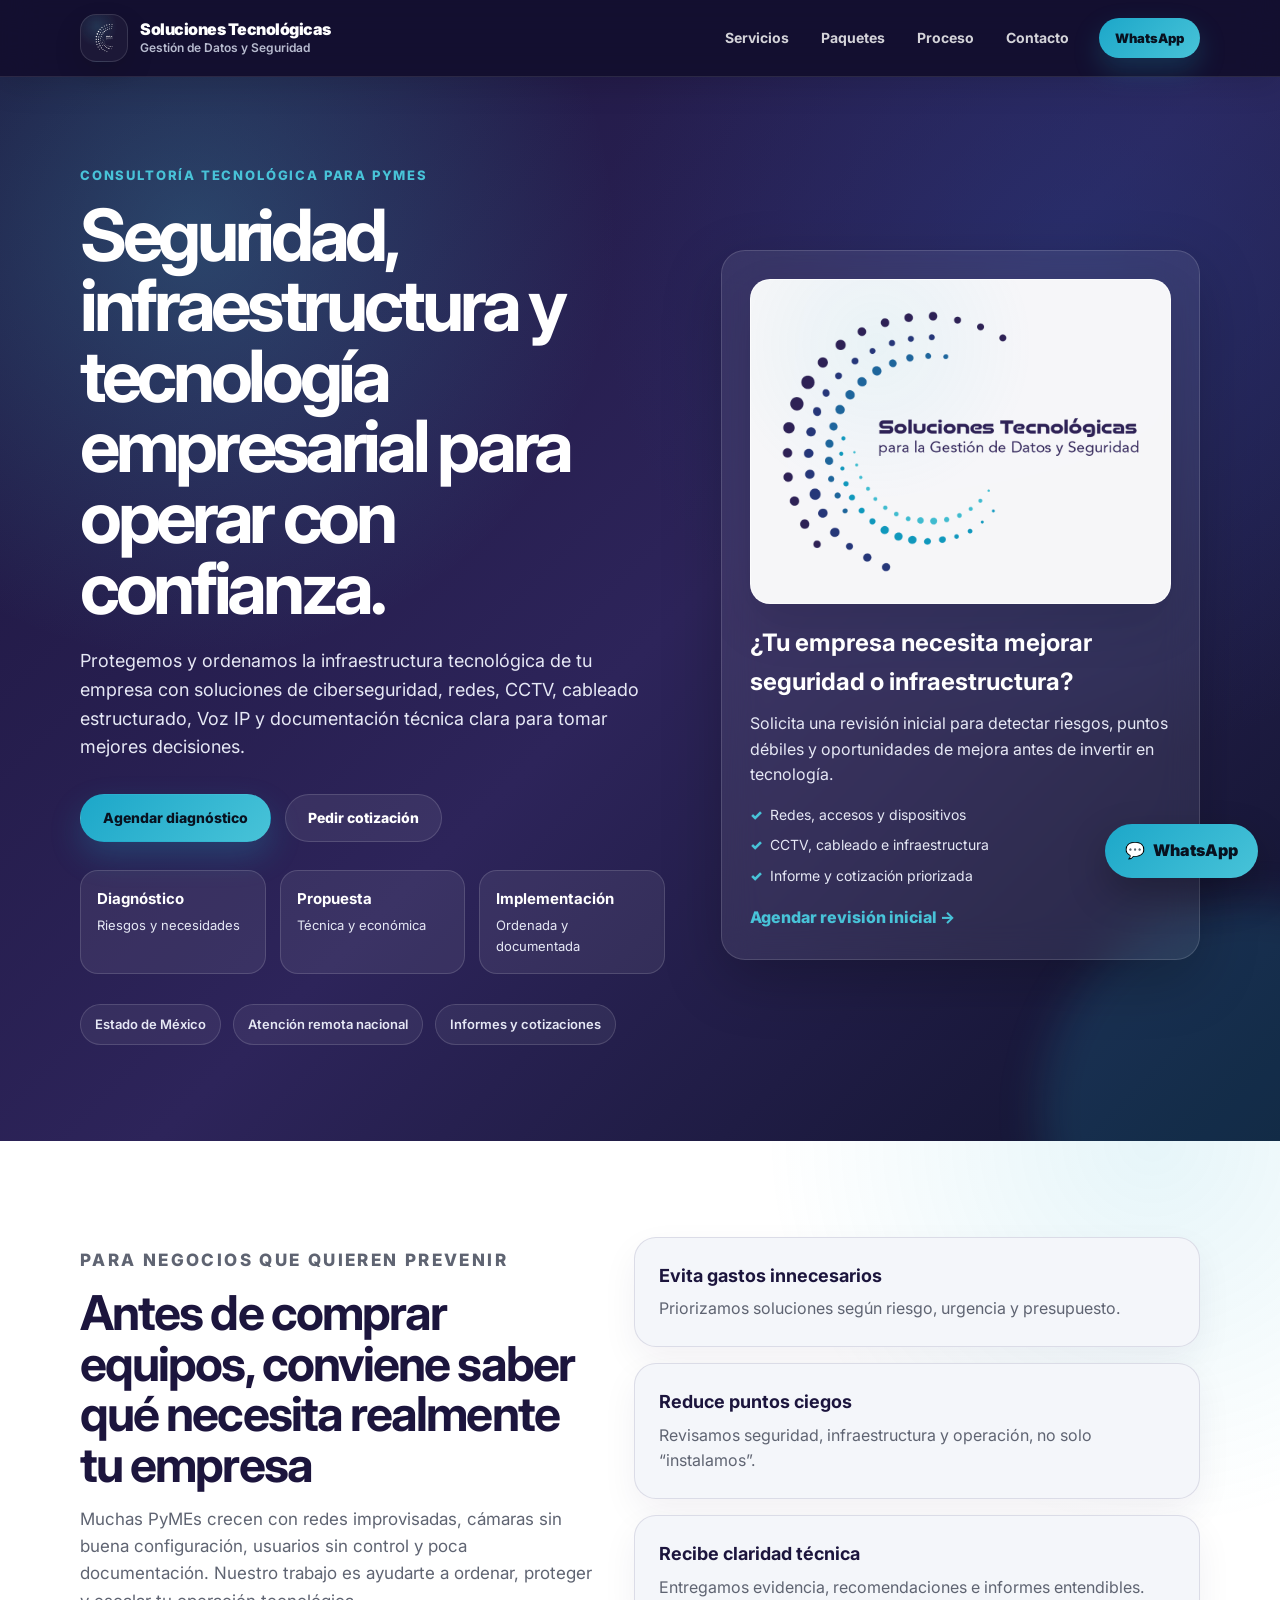
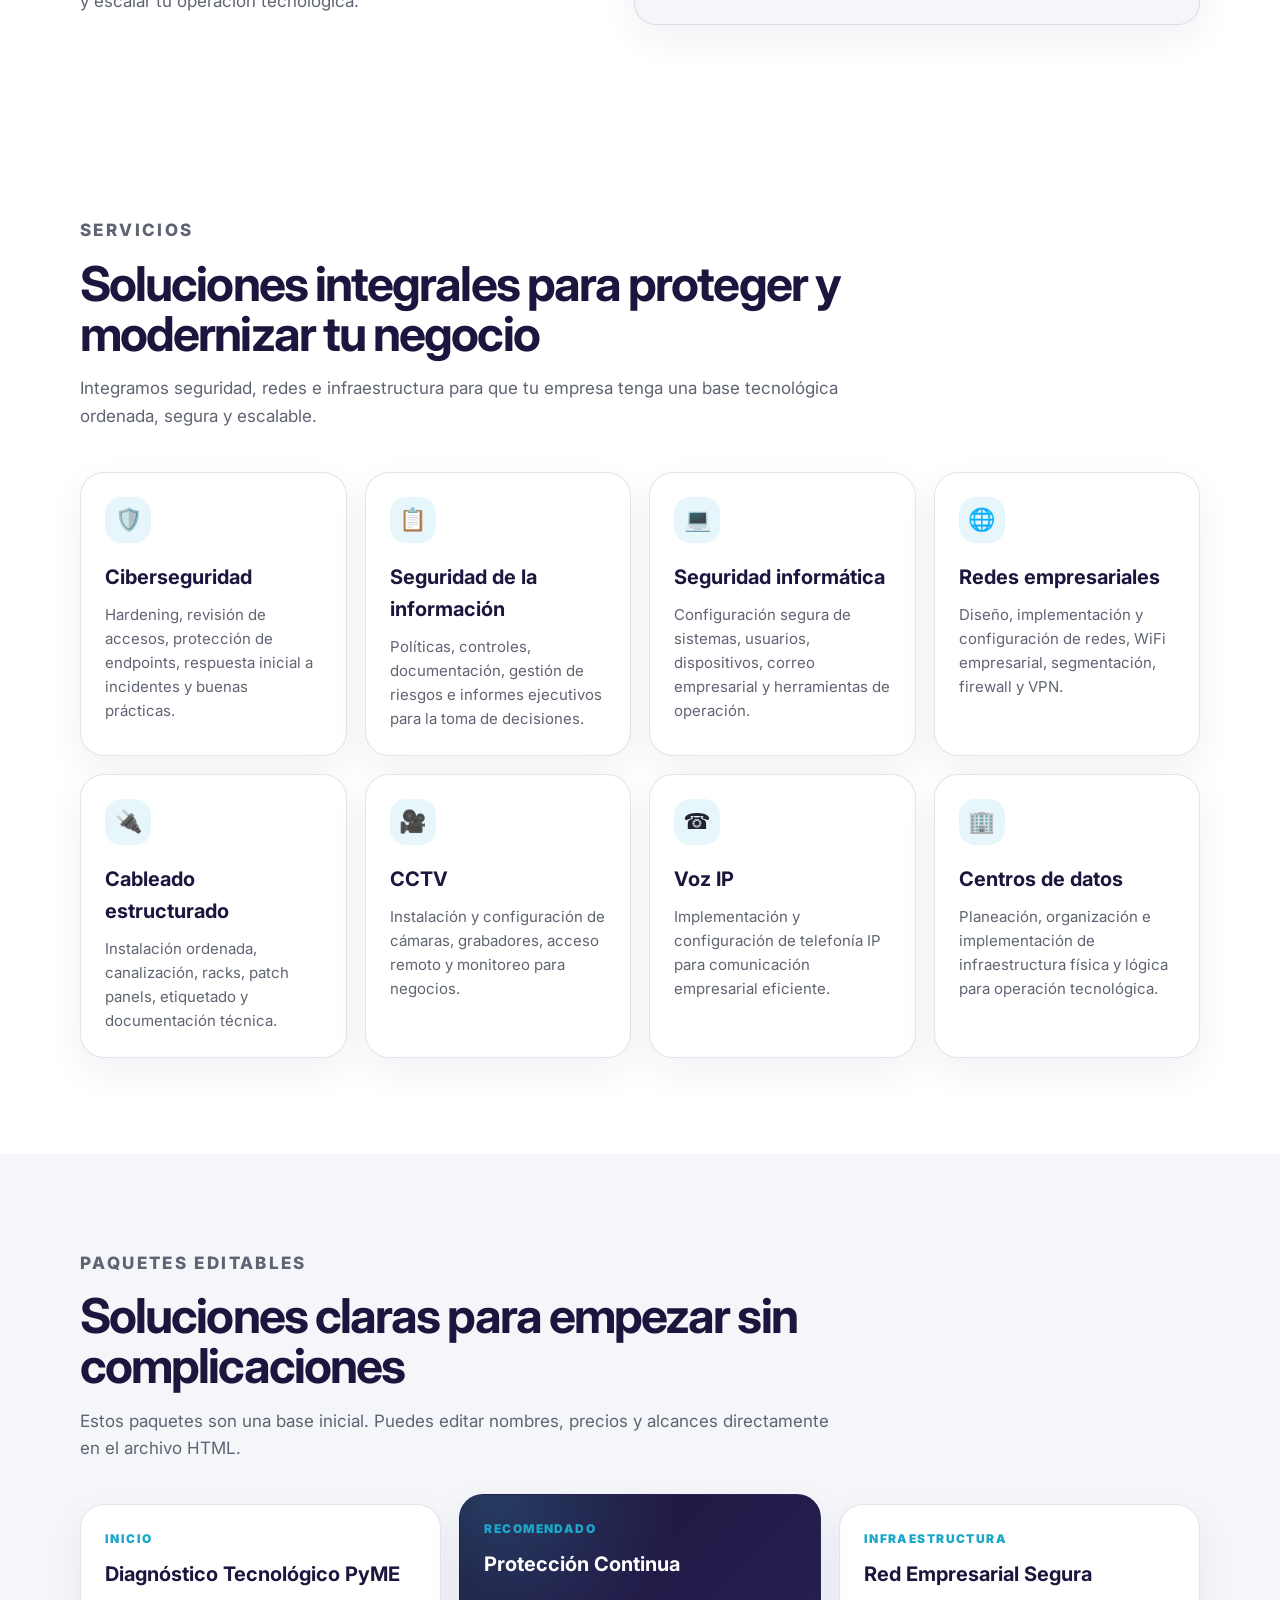
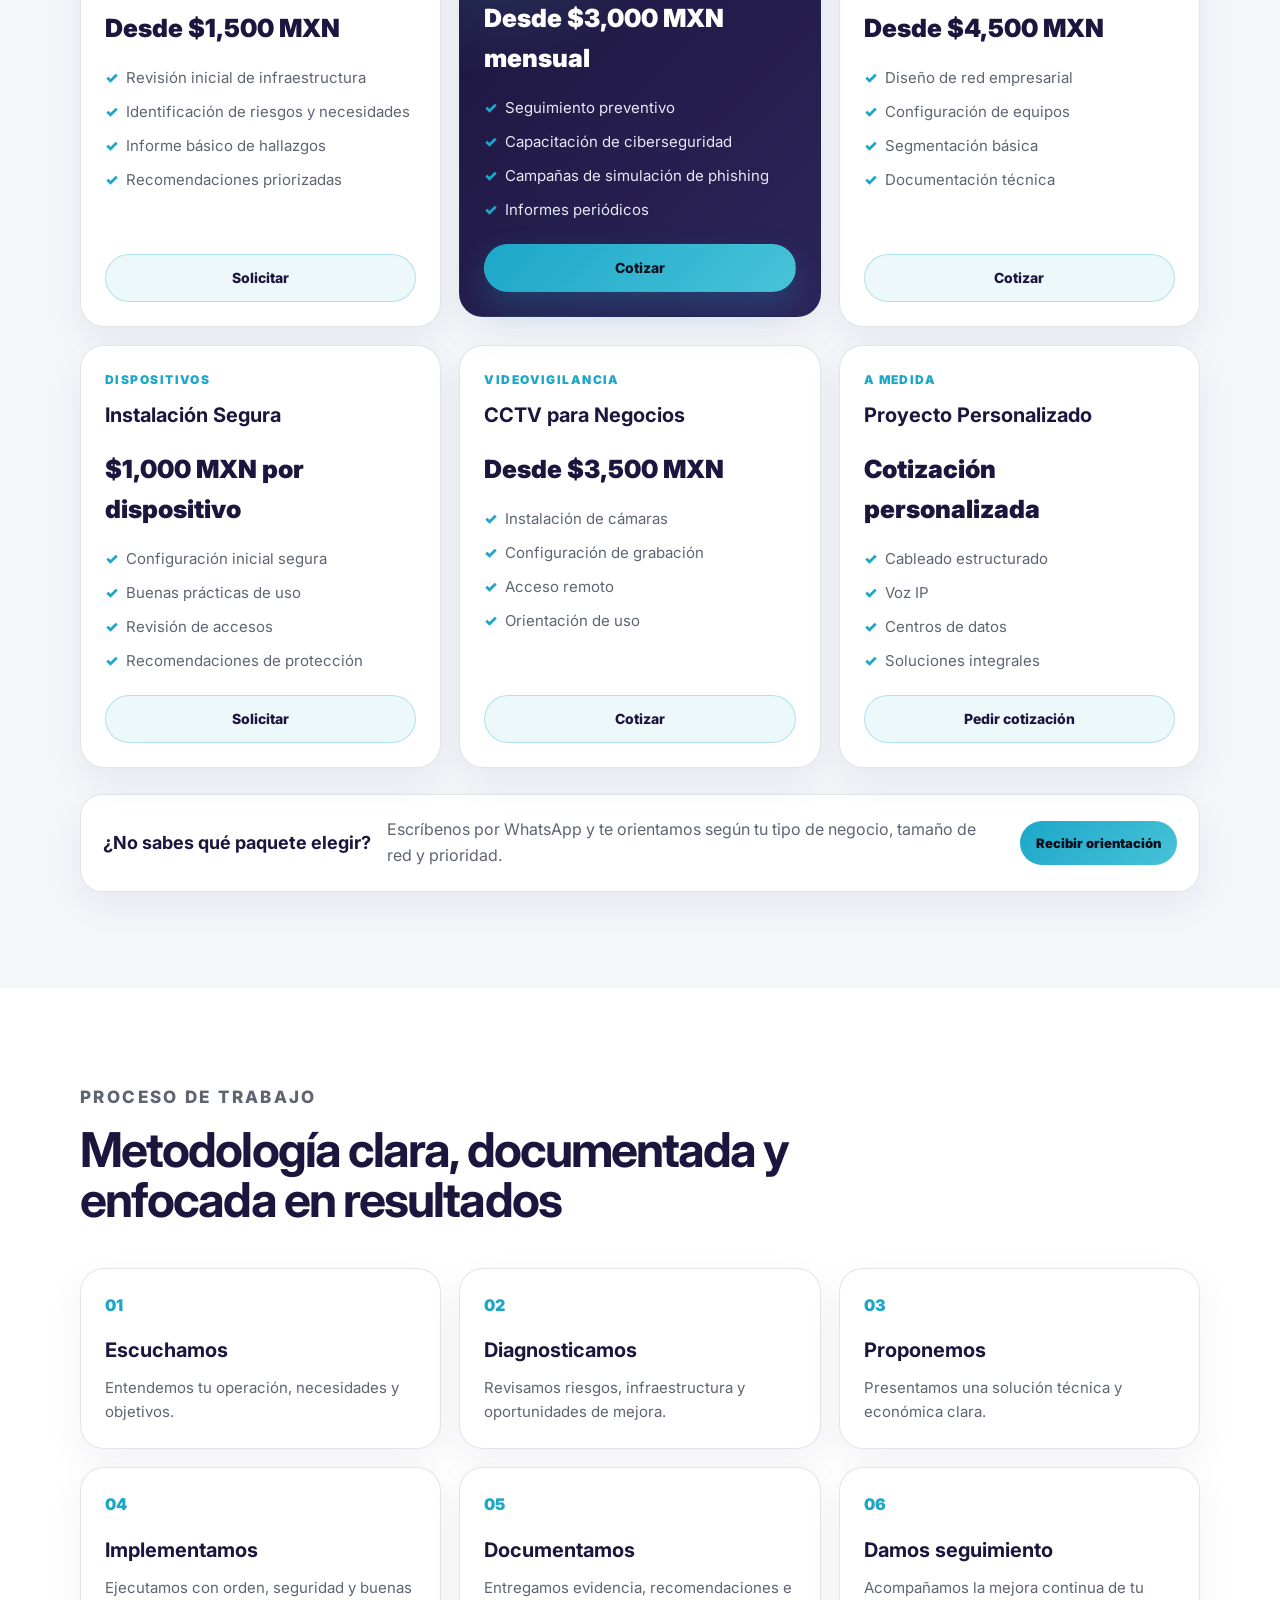
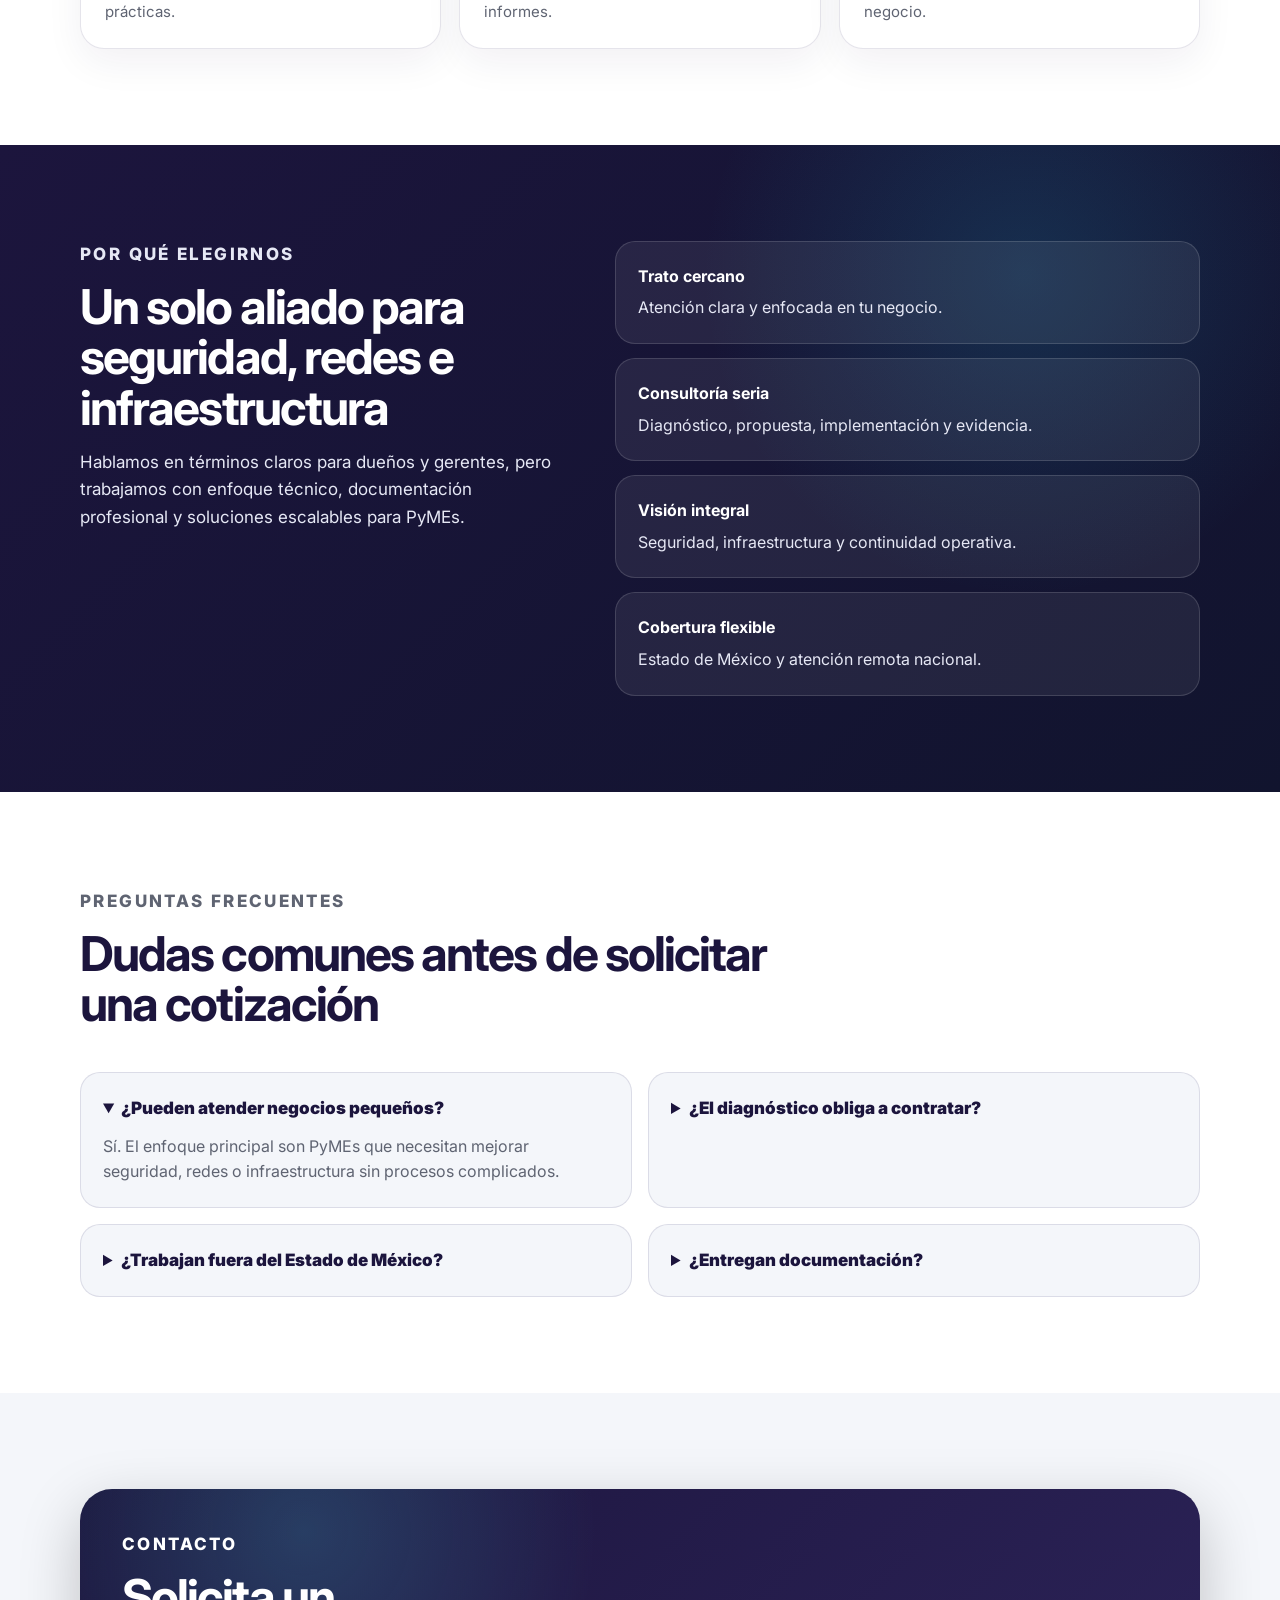
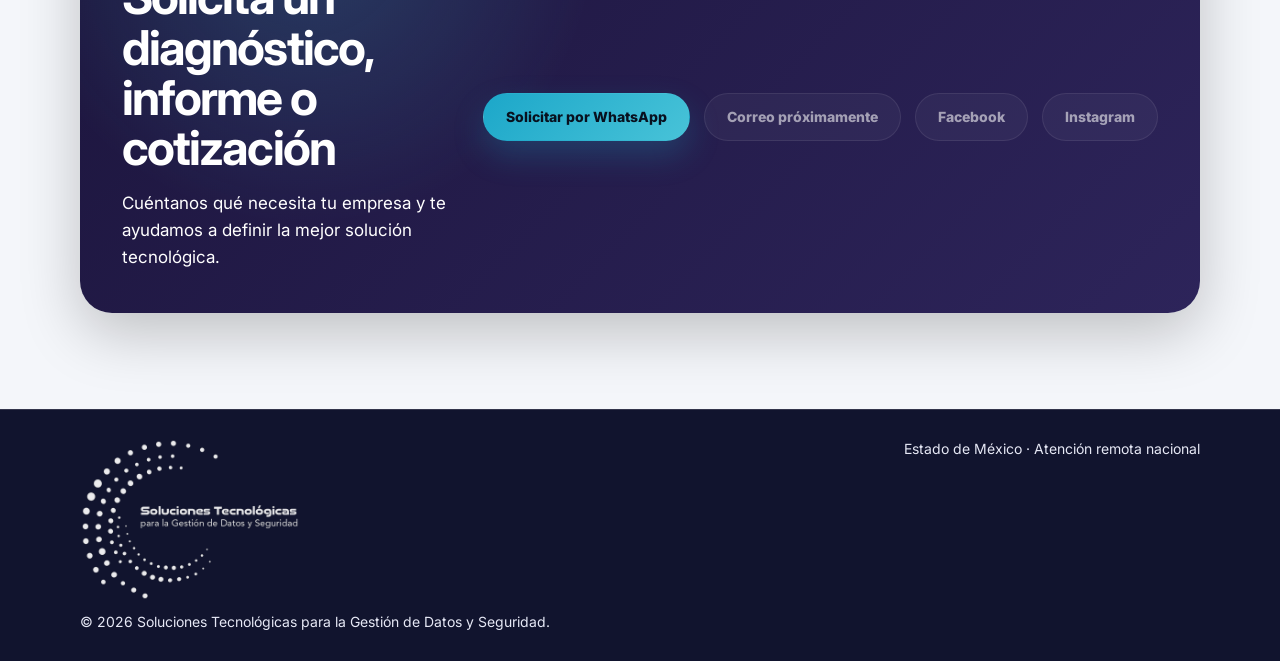
==== index.html @ 560a9355 "Move site files to repository root" ====
<!DOCTYPE html>
<html lang="es-MX">
<head>
  <meta charset="UTF-8" />
  <meta name="viewport" content="width=device-width, initial-scale=1.0" />
  <meta name="description" content="Soluciones Tecnológicas para la Gestión de Datos y Seguridad. Consultoría para PyMEs en ciberseguridad, redes empresariales, cableado estructurado, CCTV, Voz IP y centros de datos." />
  <meta name="theme-color" content="#1C153D" />
  <title>Soluciones Tecnológicas | Gestión de Datos y Seguridad</title>
  <link rel="icon" href="./assets/favicon.ico" sizes="any">
  <link rel="icon" type="image/png" href="./assets/favicon-32.png">
  <link rel="apple-touch-icon" href="./assets/apple-touch-icon.png">
  <link rel="manifest" href="./assets/site.webmanifest">

  <link rel="preconnect" href="https://fonts.googleapis.com">
  <link rel="preconnect" href="https://fonts.gstatic.com" crossorigin>
  <link href="https://fonts.googleapis.com/css2?family=Inter:wght@400;500;600;700;800&display=swap" rel="stylesheet">

  <link rel="stylesheet" href="./styles.css" />
</head>
<body>
  <header class="site-header">
    <nav class="nav container">
      <a href="#inicio" class="brand" aria-label="Ir al inicio">
        <span class="brand-mark">
          <img src="./assets/brand-mark.webp" alt="" aria-hidden="true" />
        </span>
        <span class="brand-text">
          <strong>Soluciones Tecnológicas</strong>
          <small>Gestión de Datos y Seguridad</small>
        </span>
      </a>

      <div class="nav-right">
        <div class="nav-links">
          <a href="#servicios">Servicios</a>
          <a href="#paquetes">Paquetes</a>
          <a href="#proceso">Proceso</a>
          <a href="#contacto">Contacto</a>
        </div>

        <a class="nav-cta" href="https://wa.me/525610462212?text=Hola%2C%20quiero%20solicitar%20informaci%C3%B3n%20sobre%20sus%20servicios." target="_blank" rel="noopener">
          WhatsApp
        </a>

        <button class="nav-toggle" aria-label="Abrir menú" aria-expanded="false">
          <span></span><span></span><span></span>
        </button>
      </div>
    </nav>
  </header>

  <main>
    <section id="inicio" class="hero">
      <div class="hero-glow"></div>
      <div class="container hero-grid">
        <div class="hero-content">
          <p class="eyebrow">Consultoría tecnológica para PyMEs</p>
          <h1>Seguridad, infraestructura y tecnología empresarial para operar con confianza.</h1>
          <p class="hero-description">
            Protegemos y ordenamos la infraestructura tecnológica de tu empresa con soluciones de
            ciberseguridad, redes, CCTV, cableado estructurado, Voz IP y documentación técnica clara
            para tomar mejores decisiones.
          </p>

          <div class="hero-actions">
            <a class="btn btn-primary" href="https://wa.me/525610462212?text=Hola%2C%20quiero%20solicitar%20un%20diagn%C3%B3stico%20tecnol%C3%B3gico%20para%20mi%20empresa." target="_blank" rel="noopener">
              Agendar diagnóstico
            </a>
            <a class="btn btn-secondary" href="https://wa.me/525610462212?text=Hola%2C%20quiero%20pedir%20una%20cotizaci%C3%B3n%20para%20mi%20empresa." target="_blank" rel="noopener">
              Pedir cotización
            </a>
          </div>

          <div class="conversion-strip" aria-label="Beneficios principales">
            <div><strong>Diagnóstico</strong><span>Riesgos y necesidades</span></div>
            <div><strong>Propuesta</strong><span>Técnica y económica</span></div>
            <div><strong>Implementación</strong><span>Ordenada y documentada</span></div>
          </div>

          <div class="trust-row">
            <span>Estado de México</span>
            <span>Atención remota nacional</span>
            <span>Informes y cotizaciones</span>
          </div>
        </div>

        <aside class="hero-card">
          <img src="./assets/logo-hero.webp" alt="Soluciones Tecnológicas para la Gestión de Datos y Seguridad" class="hero-logo" />
          <div class="hero-card-content">
            <h2>¿Tu empresa necesita mejorar seguridad o infraestructura?</h2>
            <p>
              Solicita una revisión inicial para detectar riesgos, puntos débiles y oportunidades
              de mejora antes de invertir en tecnología.
            </p>
            <ul class="mini-checklist">
              <li>Redes, accesos y dispositivos</li>
              <li>CCTV, cableado e infraestructura</li>
              <li>Informe y cotización priorizada</li>
            </ul>
            <a href="https://wa.me/525610462212?text=Hola%2C%20quiero%20agendar%20una%20revisi%C3%B3n%20inicial%20para%20mi%20empresa." target="_blank" rel="noopener">
              Agendar revisión inicial →
            </a>
          </div>
        </aside>
      </div>
    </section>

    <section class="section problem-section">
      <div class="container problem-grid">
        <div class="section-heading compact">
          <p class="eyebrow">Para negocios que quieren prevenir</p>
          <h2>Antes de comprar equipos, conviene saber qué necesita realmente tu empresa</h2>
          <p>
            Muchas PyMEs crecen con redes improvisadas, cámaras sin buena configuración,
            usuarios sin control y poca documentación. Nuestro trabajo es ayudarte a ordenar,
            proteger y escalar tu operación tecnológica.
          </p>
        </div>

        <div class="problem-cards">
          <div><strong>Evita gastos innecesarios</strong><span>Priorizamos soluciones según riesgo, urgencia y presupuesto.</span></div>
          <div><strong>Reduce puntos ciegos</strong><span>Revisamos seguridad, infraestructura y operación, no solo “instalamos”.</span></div>
          <div><strong>Recibe claridad técnica</strong><span>Entregamos evidencia, recomendaciones e informes entendibles.</span></div>
        </div>
      </div>
    </section>

    <section id="servicios" class="section">
      <div class="container">
        <div class="section-heading">
          <p class="eyebrow">Servicios</p>
          <h2>Soluciones integrales para proteger y modernizar tu negocio</h2>
          <p>
            Integramos seguridad, redes e infraestructura para que tu empresa tenga una base tecnológica ordenada,
            segura y escalable.
          </p>
        </div>

        <div class="services-grid">
          <article class="service-card">
            <span class="icon">🛡️</span>
            <h3>Ciberseguridad</h3>
            <p>Hardening, revisión de accesos, protección de endpoints, respuesta inicial a incidentes y buenas prácticas.</p>
          </article>
          <article class="service-card">
            <span class="icon">📋</span>
            <h3>Seguridad de la información</h3>
            <p>Políticas, controles, documentación, gestión de riesgos e informes ejecutivos para la toma de decisiones.</p>
          </article>
          <article class="service-card">
            <span class="icon">💻</span>
            <h3>Seguridad informática</h3>
            <p>Configuración segura de sistemas, usuarios, dispositivos, correo empresarial y herramientas de operación.</p>
          </article>
          <article class="service-card">
            <span class="icon">🌐</span>
            <h3>Redes empresariales</h3>
            <p>Diseño, implementación y configuración de redes, WiFi empresarial, segmentación, firewall y VPN.</p>
          </article>
          <article class="service-card">
            <span class="icon">🔌</span>
            <h3>Cableado estructurado</h3>
            <p>Instalación ordenada, canalización, racks, patch panels, etiquetado y documentación técnica.</p>
          </article>
          <article class="service-card">
            <span class="icon">🎥</span>
            <h3>CCTV</h3>
            <p>Instalación y configuración de cámaras, grabadores, acceso remoto y monitoreo para negocios.</p>
          </article>
          <article class="service-card">
            <span class="icon">☎️</span>
            <h3>Voz IP</h3>
            <p>Implementación y configuración de telefonía IP para comunicación empresarial eficiente.</p>
          </article>
          <article class="service-card">
            <span class="icon">🏢</span>
            <h3>Centros de datos</h3>
            <p>Planeación, organización e implementación de infraestructura física y lógica para operación tecnológica.</p>
          </article>
        </div>
      </div>
    </section>

    <section id="paquetes" class="section section-muted">
      <div class="container">
        <div class="section-heading">
          <p class="eyebrow">Paquetes editables</p>
          <h2>Soluciones claras para empezar sin complicaciones</h2>
          <p>
            Estos paquetes son una base inicial. Puedes editar nombres, precios y alcances directamente en el archivo HTML.
          </p>
        </div>

        <div class="pricing-grid">
          <article class="price-card">
            <p class="package-label">Inicio</p>
            <h3>Diagnóstico Tecnológico PyME</h3>
            <p class="price">Desde $1,500 MXN</p>
            <ul>
              <li>Revisión inicial de infraestructura</li>
              <li>Identificación de riesgos y necesidades</li>
              <li>Informe básico de hallazgos</li>
              <li>Recomendaciones priorizadas</li>
            </ul>
            <a class="btn btn-card" href="https://wa.me/525610462212?text=Hola%2C%20quiero%20informaci%C3%B3n%20del%20Diagn%C3%B3stico%20Tecnol%C3%B3gico%20PyME." target="_blank" rel="noopener">Solicitar</a>
          </article>

          <article class="price-card featured">
            <p class="package-label">Recomendado</p>
            <h3>Protección Continua</h3>
            <p class="price">Desde $3,000 MXN mensual</p>
            <ul>
              <li>Seguimiento preventivo</li>
              <li>Capacitación de ciberseguridad</li>
              <li>Campañas de simulación de phishing</li>
              <li>Informes periódicos</li>
            </ul>
            <a class="btn btn-primary" href="https://wa.me/525610462212?text=Hola%2C%20me%20interesa%20el%20paquete%20de%20Protecci%C3%B3n%20Continua." target="_blank" rel="noopener">Cotizar</a>
          </article>

          <article class="price-card">
            <p class="package-label">Infraestructura</p>
            <h3>Red Empresarial Segura</h3>
            <p class="price">Desde $4,500 MXN</p>
            <ul>
              <li>Diseño de red empresarial</li>
              <li>Configuración de equipos</li>
              <li>Segmentación básica</li>
              <li>Documentación técnica</li>
            </ul>
            <a class="btn btn-card" href="https://wa.me/525610462212?text=Hola%2C%20quiero%20cotizar%20una%20Red%20Empresarial%20Segura." target="_blank" rel="noopener">Cotizar</a>
          </article>

          <article class="price-card">
            <p class="package-label">Dispositivos</p>
            <h3>Instalación Segura</h3>
            <p class="price">$1,000 MXN por dispositivo</p>
            <ul>
              <li>Configuración inicial segura</li>
              <li>Buenas prácticas de uso</li>
              <li>Revisión de accesos</li>
              <li>Recomendaciones de protección</li>
            </ul>
            <a class="btn btn-card" href="https://wa.me/525610462212?text=Hola%2C%20quiero%20cotizar%20una%20instalaci%C3%B3n%20segura%20por%20dispositivo." target="_blank" rel="noopener">Solicitar</a>
          </article>

          <article class="price-card">
            <p class="package-label">Videovigilancia</p>
            <h3>CCTV para Negocios</h3>
            <p class="price">Desde $3,500 MXN</p>
            <ul>
              <li>Instalación de cámaras</li>
              <li>Configuración de grabación</li>
              <li>Acceso remoto</li>
              <li>Orientación de uso</li>
            </ul>
            <a class="btn btn-card" href="https://wa.me/525610462212?text=Hola%2C%20quiero%20cotizar%20CCTV%20para%20mi%20negocio." target="_blank" rel="noopener">Cotizar</a>
          </article>

          <article class="price-card">
            <p class="package-label">A medida</p>
            <h3>Proyecto Personalizado</h3>
            <p class="price">Cotización personalizada</p>
            <ul>
              <li>Cableado estructurado</li>
              <li>Voz IP</li>
              <li>Centros de datos</li>
              <li>Soluciones integrales</li>
            </ul>
            <a class="btn btn-card" href="https://wa.me/525610462212?text=Hola%2C%20quiero%20una%20cotizaci%C3%B3n%20personalizada%20para%20mi%20empresa." target="_blank" rel="noopener">Pedir cotización</a>
          </article>
        </div>

        <div class="pricing-note">
          <strong>¿No sabes qué paquete elegir?</strong>
          <span>Escríbenos por WhatsApp y te orientamos según tu tipo de negocio, tamaño de red y prioridad.</span>
          <a href="https://wa.me/525610462212?text=Hola%2C%20no%20s%C3%A9%20qu%C3%A9%20paquete%20necesito.%20%C2%BFMe%20pueden%20orientar%3F" target="_blank" rel="noopener">Recibir orientación</a>
        </div>
      </div>
    </section>

    <section id="proceso" class="section">
      <div class="container">
        <div class="section-heading">
          <p class="eyebrow">Proceso de trabajo</p>
          <h2>Metodología clara, documentada y enfocada en resultados</h2>
        </div>

        <div class="steps">
          <div class="step"><span>01</span><h3>Escuchamos</h3><p>Entendemos tu operación, necesidades y objetivos.</p></div>
          <div class="step"><span>02</span><h3>Diagnosticamos</h3><p>Revisamos riesgos, infraestructura y oportunidades de mejora.</p></div>
          <div class="step"><span>03</span><h3>Proponemos</h3><p>Presentamos una solución técnica y económica clara.</p></div>
          <div class="step"><span>04</span><h3>Implementamos</h3><p>Ejecutamos con orden, seguridad y buenas prácticas.</p></div>
          <div class="step"><span>05</span><h3>Documentamos</h3><p>Entregamos evidencia, recomendaciones e informes.</p></div>
          <div class="step"><span>06</span><h3>Damos seguimiento</h3><p>Acompañamos la mejora continua de tu negocio.</p></div>
        </div>
      </div>
    </section>

    <section class="section why">
      <div class="container why-grid">
        <div>
          <p class="eyebrow">Por qué elegirnos</p>
          <h2>Un solo aliado para seguridad, redes e infraestructura</h2>
          <p>
            Hablamos en términos claros para dueños y gerentes, pero trabajamos con enfoque técnico,
            documentación profesional y soluciones escalables para PyMEs.
          </p>
        </div>

        <div class="why-list">
          <div><strong>Trato cercano</strong><span>Atención clara y enfocada en tu negocio.</span></div>
          <div><strong>Consultoría seria</strong><span>Diagnóstico, propuesta, implementación y evidencia.</span></div>
          <div><strong>Visión integral</strong><span>Seguridad, infraestructura y continuidad operativa.</span></div>
          <div><strong>Cobertura flexible</strong><span>Estado de México y atención remota nacional.</span></div>
        </div>
      </div>
    </section>

    <section class="section faq-section">
      <div class="container">
        <div class="section-heading">
          <p class="eyebrow">Preguntas frecuentes</p>
          <h2>Dudas comunes antes de solicitar una cotización</h2>
        </div>

        <div class="faq-grid">
          <details open>
            <summary>¿Pueden atender negocios pequeños?</summary>
            <p>Sí. El enfoque principal son PyMEs que necesitan mejorar seguridad, redes o infraestructura sin procesos complicados.</p>
          </details>
          <details>
            <summary>¿El diagnóstico obliga a contratar?</summary>
            <p>No. El diagnóstico permite entender necesidades, riesgos y alcance para definir una propuesta clara.</p>
          </details>
          <details>
            <summary>¿Trabajan fuera del Estado de México?</summary>
            <p>Sí. La atención presencial se enfoca en Estado de México y algunos proyectos pueden gestionarse de forma remota a nivel nacional.</p>
          </details>
          <details>
            <summary>¿Entregan documentación?</summary>
            <p>Sí. Se pueden entregar informes, evidencias, recomendaciones, inventario básico y documentación técnica según el proyecto.</p>
          </details>
        </div>
      </div>
    </section>

    <section id="contacto" class="section contact-section">
      <div class="container contact-card">
        <div>
          <p class="eyebrow">Contacto</p>
          <h2>Solicita un diagnóstico, informe o cotización</h2>
          <p>
            Cuéntanos qué necesita tu empresa y te ayudamos a definir la mejor solución tecnológica.
          </p>
        </div>

        <div class="contact-actions">
          <a class="btn btn-primary" href="https://wa.me/525610462212?text=Hola%2C%20quiero%20solicitar%20un%20diagn%C3%B3stico%20o%20cotizaci%C3%B3n%20para%20mi%20empresa." target="_blank" rel="noopener">Solicitar por WhatsApp</a>
          <a class="btn btn-secondary disabled" href="#" aria-disabled="true">Correo próximamente</a>
          <a class="btn btn-secondary disabled" href="#" aria-disabled="true">Facebook</a>
          <a class="btn btn-secondary disabled" href="#" aria-disabled="true">Instagram</a>
        </div>
      </div>
    </section>
  </main>

  <footer class="footer">
    <div class="container footer-grid">
      <div class="footer-brand">
        <img src="./assets/logo-footer.webp" alt="Soluciones Tecnológicas para la Gestión de Datos y Seguridad">
        <p>© <span id="year"></span> Soluciones Tecnológicas para la Gestión de Datos y Seguridad.</p>
      </div>
      <p>Estado de México · Atención remota nacional</p>
    </div>
  </footer>


  <a class="floating-whatsapp" href="https://wa.me/525610462212?text=Hola%2C%20quiero%20informaci%C3%B3n%20sobre%20sus%20servicios%20para%20mi%20empresa." target="_blank" rel="noopener" aria-label="Contactar por WhatsApp">
    <span>WhatsApp</span>
  </a>

  <script src="./script.js"></script>
</body>
</html>
---- styles.css ----
:root {
  --bg: #1C153D;
  --bg-soft: #2D245A;
  --primary: #2D245A;
  --primary-dark: #1C153D;
  --blue: #24377A;
  --cyan: #1CA7C9;
  --cyan-light: #48C3D8;
  --white: #FFFFFF;
  --surface: #F4F6FA;
  --text: #1F2430;
  --muted: #5F6472;
  --muted-light: #B8BCD0;
  --border: rgba(255,255,255,.14);
  --shadow: 0 20px 60px rgba(0,0,0,.22);
  --radius: 24px;
}

* {
  box-sizing: border-box;
  margin: 0;
  padding: 0;
}

html {
  scroll-behavior: smooth;
}

body {
  font-family: "Inter", system-ui, -apple-system, BlinkMacSystemFont, "Segoe UI", sans-serif;
  background: var(--bg);
  color: var(--text);
  line-height: 1.6;
}

img {
  max-width: 100%;
  display: block;
}

a {
  color: inherit;
  text-decoration: none;
}

.container {
  width: min(1120px, calc(100% - 40px));
  margin: 0 auto;
}

.site-header {
  position: sticky;
  top: 0;
  z-index: 50;
  background: rgba(17, 14, 43, .72);
  border-bottom: 1px solid rgba(255,255,255,.10);
  backdrop-filter: blur(18px);
  box-shadow: 0 10px 30px rgba(0,0,0,.12);
}

.nav {
  height: 76px;
  display: flex;
  align-items: center;
  justify-content: space-between;
}

.brand {
  display: inline-flex;
  align-items: center;
  gap: 12px;
  min-width: 0;
}

.brand-mark {
  width: 46px;
  height: 46px;
  display: grid;
  place-items: center;
  overflow: hidden;
  border: 1px solid rgba(255,255,255,.16);
  border-radius: 16px;
  background:
    radial-gradient(circle at 30% 20%, rgba(72,195,216,.22), transparent 42%),
    rgba(255,255,255,.07);
  box-shadow: 0 12px 28px rgba(0,0,0,.16);
}

.brand-mark img {
  width: 96px;
  max-width: none;
  height: 96px;
  object-fit: cover;
  object-position: 18% 47%;
  transform: scale(1.18);
  filter: grayscale(1) brightness(0) invert(1);
  opacity: .96;
}

.brand-text {
  display: grid;
  line-height: 1.05;
  color: var(--white);
}

.brand-text strong {
  font-size: 16px;
  font-weight: 900;
  letter-spacing: -0.03em;
}

.brand-text small {
  margin-top: 4px;
  color: var(--muted-light);
  font-size: 12px;
  font-weight: 600;
}

.nav-right {
  display: flex;
  align-items: center;
  gap: 18px;
}

.nav-links {
  display: flex;
  align-items: center;
  gap: 8px;
  color: var(--white);
  font-weight: 700;
  font-size: 14px;
}

.nav-links a {
  padding: 10px 12px;
  border-radius: 999px;
  opacity: .82;
  transition: .2s ease;
}

.nav-links a:hover {
  opacity: 1;
  color: var(--cyan-light);
  background: rgba(255,255,255,.07);
}

.nav-cta {
  display: inline-flex;
  align-items: center;
  justify-content: center;
  min-height: 40px;
  padding: 0 16px;
  border-radius: 999px;
  color: #08111F;
  background: linear-gradient(135deg, var(--cyan), var(--cyan-light));
  font-size: 13px;
  font-weight: 900;
  box-shadow: 0 12px 28px rgba(28,167,201,.22);
  transition: .2s ease;
}

.nav-cta:hover {
  transform: translateY(-1px);
  box-shadow: 0 16px 34px rgba(28,167,201,.32);
}

.nav-toggle {
  display: none;
  width: 44px;
  height: 44px;
  border: 1px solid var(--border);
  background: rgba(255,255,255,.06);
  border-radius: 14px;
  cursor: pointer;
}

.nav-toggle span {
  display: block;
  width: 20px;
  height: 2px;
  background: var(--white);
  margin: 5px auto;
}

.hero {
  position: relative;
  min-height: calc(100vh - 76px);
  padding: 88px 0 96px;
  overflow: hidden;
  color: var(--white);
  background:
    radial-gradient(circle at 15% 15%, rgba(72,195,216,.26), transparent 30%),
    radial-gradient(circle at 85% 18%, rgba(36,55,122,.52), transparent 35%),
    linear-gradient(135deg, #1C153D 0%, #2D245A 52%, #11142E 100%);
}

.hero-glow {
  position: absolute;
  right: -180px;
  bottom: -180px;
  width: 420px;
  height: 420px;
  background: rgba(28, 167, 201, .16);
  border-radius: 999px;
  filter: blur(20px);
}

.hero-grid {
  position: relative;
  display: grid;
  grid-template-columns: 1.1fr .9fr;
  gap: 56px;
  align-items: center;
}

.eyebrow {
  color: var(--cyan-light);
  font-size: 13px;
  font-weight: 800;
  letter-spacing: .14em;
  text-transform: uppercase;
  margin-bottom: 14px;
}

.hero h1 {
  max-width: 780px;
  font-size: clamp(42px, 6vw, 72px);
  line-height: .98;
  letter-spacing: -0.06em;
  margin-bottom: 24px;
}

.hero-description {
  max-width: 720px;
  color: #E6E8F5;
  font-size: 18px;
}

.hero-actions,
.contact-actions {
  display: flex;
  flex-wrap: wrap;
  gap: 14px;
  margin-top: 32px;
}

.btn {
  display: inline-flex;
  align-items: center;
  justify-content: center;
  min-height: 48px;
  padding: 0 22px;
  border-radius: 999px;
  font-weight: 800;
  font-size: 14px;
  transition: .2s ease;
  border: 1px solid transparent;
}

.btn-primary {
  background: linear-gradient(135deg, var(--cyan), var(--cyan-light));
  color: #08111F;
  box-shadow: 0 14px 32px rgba(28, 167, 201, .24);
}

.btn-primary:hover {
  transform: translateY(-2px);
  box-shadow: 0 18px 42px rgba(28, 167, 201, .34);
}

.btn-secondary {
  color: var(--white);
  border-color: var(--border);
  background: rgba(255,255,255,.07);
}

.btn-secondary:hover {
  border-color: rgba(72,195,216,.6);
  background: rgba(255,255,255,.11);
}

.btn-card {
  border-color: rgba(28, 167, 201, .28);
  color: var(--primary-dark);
  background: rgba(28, 167, 201, .08);
}

.btn-card:hover {
  background: rgba(28, 167, 201, .14);
}

.disabled {
  opacity: .58;
  pointer-events: none;
}

.trust-row {
  display: flex;
  flex-wrap: wrap;
  gap: 12px;
  margin-top: 30px;
}

.trust-row span {
  padding: 9px 14px;
  border: 1px solid var(--border);
  border-radius: 999px;
  color: #E6E8F5;
  background: rgba(255,255,255,.06);
  font-size: 13px;
  font-weight: 600;
}

.hero-card {
  background: rgba(255,255,255,.08);
  border: 1px solid var(--border);
  border-radius: var(--radius);
  padding: 28px;
  box-shadow: var(--shadow);
  backdrop-filter: blur(18px);
}

.hero-logo {
  background: #fff;
  border-radius: 20px;
  padding: 18px;
  margin-bottom: 20px;
}

.hero-card-content h2 {
  font-size: 24px;
  margin-bottom: 10px;
}

.hero-card-content p {
  color: #E6E8F5;
}

.hero-card-content a {
  display: inline-block;
  margin-top: 18px;
  color: var(--cyan-light);
  font-weight: 800;
}

.section {
  padding: 96px 0;
  background: var(--white);
}

.section-muted {
  background: var(--surface);
}

.section-heading {
  max-width: 760px;
  margin-bottom: 42px;
}

.section-heading h2,
.why h2,
.contact-card h2 {
  font-size: clamp(32px, 4vw, 48px);
  line-height: 1.05;
  letter-spacing: -0.04em;
  color: var(--primary-dark);
  margin-bottom: 16px;
}

.section-heading p,
.why p,
.contact-card p {
  color: var(--muted);
  font-size: 17px;
}

.services-grid,
.pricing-grid,
.steps {
  display: grid;
  gap: 18px;
}

.services-grid {
  grid-template-columns: repeat(4, 1fr);
}

.service-card,
.price-card,
.step {
  background: var(--white);
  border: 1px solid rgba(45,36,90,.12);
  border-radius: var(--radius);
  padding: 24px;
  box-shadow: 0 14px 38px rgba(28,21,61,.06);
}

.service-card .icon {
  display: grid;
  place-items: center;
  width: 46px;
  height: 46px;
  background: rgba(28,167,201,.1);
  border-radius: 16px;
  margin-bottom: 18px;
  font-size: 22px;
}

.service-card h3,
.price-card h3,
.step h3 {
  color: var(--primary-dark);
  font-size: 20px;
  margin-bottom: 10px;
}

.service-card p,
.price-card li,
.step p {
  color: var(--muted);
  font-size: 15px;
}

.pricing-grid {
  grid-template-columns: repeat(3, 1fr);
}

.price-card {
  display: flex;
  flex-direction: column;
  min-height: 390px;
}

.price-card.featured {
  color: var(--white);
  background:
    radial-gradient(circle at 10% 0%, rgba(72,195,216,.22), transparent 34%),
    linear-gradient(135deg, var(--primary-dark), var(--primary));
  transform: translateY(-10px);
}

.price-card.featured h3,
.price-card.featured .price {
  color: var(--white);
}

.price-card.featured li {
  color: #E6E8F5;
}

.package-label {
  color: var(--cyan);
  font-size: 12px;
  font-weight: 900;
  letter-spacing: .12em;
  text-transform: uppercase;
  margin-bottom: 10px;
}

.price {
  color: var(--primary-dark);
  font-size: 25px;
  font-weight: 900;
  margin: 8px 0 18px;
}

.price-card ul {
  list-style: none;
  display: grid;
  gap: 10px;
  margin-bottom: 22px;
}

.price-card li::before {
  content: "✓";
  color: var(--cyan);
  font-weight: 900;
  margin-right: 8px;
}

.price-card .btn {
  margin-top: auto;
}

.steps {
  grid-template-columns: repeat(3, 1fr);
}

.step span {
  display: inline-block;
  color: var(--cyan);
  font-weight: 900;
  margin-bottom: 16px;
}

.why {
  color: var(--white);
  background:
    radial-gradient(circle at 80% 20%, rgba(28,167,201,.18), transparent 28%),
    linear-gradient(135deg, var(--primary-dark), #11142E);
}

.why h2,
.why p {
  color: var(--white);
}

.why p {
  color: #E6E8F5;
}

.why-grid {
  display: grid;
  grid-template-columns: .9fr 1.1fr;
  gap: 56px;
  align-items: start;
}

.why-list {
  display: grid;
  gap: 14px;
}

.why-list div {
  padding: 22px;
  border-radius: 20px;
  border: 1px solid var(--border);
  background: rgba(255,255,255,.07);
}

.why-list strong,
.why-list span {
  display: block;
}

.why-list strong {
  margin-bottom: 6px;
}

.why-list span {
  color: #E6E8F5;
}

.contact-section {
  background: var(--surface);
}

.contact-card {
  display: grid;
  grid-template-columns: 1fr auto;
  gap: 30px;
  align-items: center;
  padding: 42px;
  border-radius: 32px;
  color: var(--white);
  background:
    radial-gradient(circle at 20% 10%, rgba(72,195,216,.22), transparent 30%),
    linear-gradient(135deg, var(--primary-dark), var(--primary));
  box-shadow: var(--shadow);
}

.contact-card h2,
.contact-card p {
  color: var(--white);
}

.footer {
  padding: 28px 0;
  color: #E6E8F5;
  background: #11142E;
  border-top: 1px solid var(--border);
}

.footer-grid {
  display: flex;
  justify-content: space-between;
  gap: 20px;
  font-size: 14px;
}

@media (max-width: 960px) {
  .hero-grid,
  .why-grid,
  .contact-card {
    grid-template-columns: 1fr;
  }

  .services-grid,
  .pricing-grid,
  .steps {
    grid-template-columns: repeat(2, 1fr);
  }

  .contact-actions {
    justify-content: flex-start;
  }
}

@media (max-width: 720px) {
  .container {
    width: min(100% - 28px, 1120px);
  }

  .nav {
    height: 70px;
  }

  .brand {
    gap: 10px;
  }

  .brand-mark {
    width: 42px;
    height: 42px;
    border-radius: 14px;
  }

  .brand-mark img {
    width: 88px;
    height: 88px;
  }

  .brand-text strong {
    font-size: 14px;
  }

  .brand-text small {
    font-size: 11px;
  }

  .nav-cta {
    display: none;
  }

  .nav-toggle {
    display: block;
  }

  .nav-links {
    position: absolute;
    left: 14px;
    right: 14px;
    top: 80px;
    display: none;
    flex-direction: column;
    align-items: stretch;
    gap: 4px;
    padding: 12px;
    border: 1px solid var(--border);
    border-radius: 18px;
    background: rgba(28,21,61,.96);
    box-shadow: 0 24px 60px rgba(0,0,0,.22);
  }

  .nav-links.is-open {
    display: flex;
  }

  .nav-links a {
    padding: 14px;
  }

  .hero {
    min-height: auto;
    padding: 62px 0 72px;
  }

  .hero h1 {
    font-size: 42px;
  }

  .hero-description {
    font-size: 16px;
  }

  .services-grid,
  .pricing-grid,
  .steps {
    grid-template-columns: 1fr;
  }

  .price-card.featured {
    transform: none;
  }

  .section {
    padding: 72px 0;
  }

  .contact-card {
    padding: 28px;
  }

  .footer-grid {
    flex-direction: column;
  }
}


@media (max-width: 420px) {
  .brand-text strong {
    max-width: 160px;
    white-space: nowrap;
    overflow: hidden;
    text-overflow: ellipsis;
  }

  .brand-text small {
    display: none;
  }
}

/* Conversion optimization */
.conversion-strip {
  display: grid;
  grid-template-columns: repeat(3, 1fr);
  gap: 14px;
  margin-top: 28px;
  max-width: 760px;
}

.conversion-strip div {
  padding: 16px;
  border: 1px solid rgba(255,255,255,.14);
  border-radius: 18px;
  background: rgba(255,255,255,.07);
}

.conversion-strip strong,
.conversion-strip span {
  display: block;
}

.conversion-strip strong {
  color: var(--white);
  font-size: 15px;
}

.conversion-strip span {
  margin-top: 4px;
  color: #E6E8F5;
  font-size: 13px;
}

.mini-checklist {
  list-style: none;
  display: grid;
  gap: 8px;
  margin-top: 16px;
}

.mini-checklist li {
  color: #E6E8F5;
  font-size: 14px;
}

.mini-checklist li::before {
  content: "✓";
  color: var(--cyan-light);
  font-weight: 900;
  margin-right: 8px;
}

.problem-section {
  background:
    radial-gradient(circle at 90% 0%, rgba(28,167,201,.11), transparent 30%),
    var(--white);
}

.problem-grid {
  display: grid;
  grid-template-columns: .95fr 1.05fr;
  gap: 42px;
  align-items: center;
}

.section-heading.compact {
  margin-bottom: 0;
}

.problem-cards {
  display: grid;
  gap: 16px;
}

.problem-cards div {
  padding: 24px;
  border: 1px solid rgba(45,36,90,.12);
  border-radius: 22px;
  background: var(--surface);
  box-shadow: 0 14px 36px rgba(28,21,61,.06);
}

.problem-cards strong,
.problem-cards span {
  display: block;
}

.problem-cards strong {
  color: var(--primary-dark);
  margin-bottom: 6px;
  font-size: 18px;
}

.problem-cards span {
  color: var(--muted);
}

.pricing-note {
  display: flex;
  gap: 16px;
  align-items: center;
  justify-content: space-between;
  margin-top: 26px;
  padding: 22px;
  border-radius: 22px;
  background: var(--white);
  border: 1px solid rgba(45,36,90,.12);
  box-shadow: 0 14px 38px rgba(28,21,61,.06);
}

.pricing-note strong {
  color: var(--primary-dark);
  font-size: 18px;
  white-space: nowrap;
}

.pricing-note span {
  color: var(--muted);
}

.pricing-note a {
  flex: 0 0 auto;
  color: #08111F;
  background: linear-gradient(135deg, var(--cyan), var(--cyan-light));
  border-radius: 999px;
  padding: 12px 16px;
  font-size: 13px;
  font-weight: 900;
}

.faq-section {
  background: var(--white);
}

.faq-grid {
  display: grid;
  grid-template-columns: repeat(2, 1fr);
  gap: 16px;
}

.faq-grid details {
  padding: 22px;
  border: 1px solid rgba(45,36,90,.12);
  border-radius: 20px;
  background: var(--surface);
}

.faq-grid summary {
  cursor: pointer;
  color: var(--primary-dark);
  font-weight: 900;
  font-size: 17px;
}

.faq-grid p {
  margin-top: 12px;
  color: var(--muted);
}

.floating-whatsapp {
  position: fixed;
  right: 22px;
  bottom: 22px;
  z-index: 80;
  display: inline-flex;
  align-items: center;
  justify-content: center;
  min-height: 54px;
  padding: 0 20px;
  border-radius: 999px;
  color: #08111F;
  background: linear-gradient(135deg, var(--cyan), var(--cyan-light));
  font-weight: 900;
  box-shadow: 0 16px 38px rgba(0,0,0,.26);
  transition: .2s ease;
}

.floating-whatsapp::before {
  content: "💬";
  margin-right: 8px;
}

.floating-whatsapp:hover {
  transform: translateY(-2px);
}

@media (max-width: 960px) {
  .problem-grid {
    grid-template-columns: 1fr;
    gap: 28px;
  }

  .pricing-note {
    display: grid;
    align-items: start;
  }

  .pricing-note strong {
    white-space: normal;
  }
}

@media (max-width: 720px) {
  .conversion-strip,
  .faq-grid {
    grid-template-columns: 1fr;
  }

  .hero h1 {
    font-size: 36px;
    line-height: 1.08;
    letter-spacing: -0.045em;
  }

  .hero-actions .btn,
  .contact-actions .btn {
    width: 100%;
  }

  .floating-whatsapp {
    left: 14px;
    right: 14px;
    bottom: 14px;
    width: auto;
  }

  .footer {
    padding-bottom: 88px;
  }
}


/* Web branding system */
.brand-mark {
  width: 48px;
  height: 48px;
  padding: 5px;
  display: grid;
  place-items: center;
  overflow: visible;
  border: 1px solid rgba(255,255,255,.12);
  border-radius: 16px;
  background:
    radial-gradient(circle at 35% 25%, rgba(72,195,216,.16), transparent 44%),
    rgba(255,255,255,.04);
  box-shadow: 0 12px 28px rgba(0,0,0,.14);
}

.brand-mark img {
  width: 100%;
  height: 100%;
  object-fit: contain;
  object-position: center;
  transform: none;
  filter: none;
  opacity: 1;
}

.brand:hover .brand-mark {
  border-color: rgba(72,195,216,.42);
  background: rgba(255,255,255,.07);
}

.hero-logo {
  background:
    radial-gradient(circle at 30% 20%, rgba(72,195,216,.08), transparent 40%),
    rgba(255,255,255,.96);
  border: 1px solid rgba(255,255,255,.7);
  border-radius: 20px;
  padding: 24px;
  margin-bottom: 20px;
  box-shadow: 0 20px 50px rgba(0,0,0,.12);
}

.footer-brand {
  display: grid;
  gap: 10px;
}

.footer-brand img {
  width: 220px;
  height: auto;
  opacity: .92;
}

@media (max-width: 720px) {
  .brand-mark {
    width: 42px;
    height: 42px;
    padding: 5px;
    border-radius: 14px;
  }

  .hero-logo {
    padding: 18px;
  }

  .footer-brand img {
    width: 190px;
  }
}
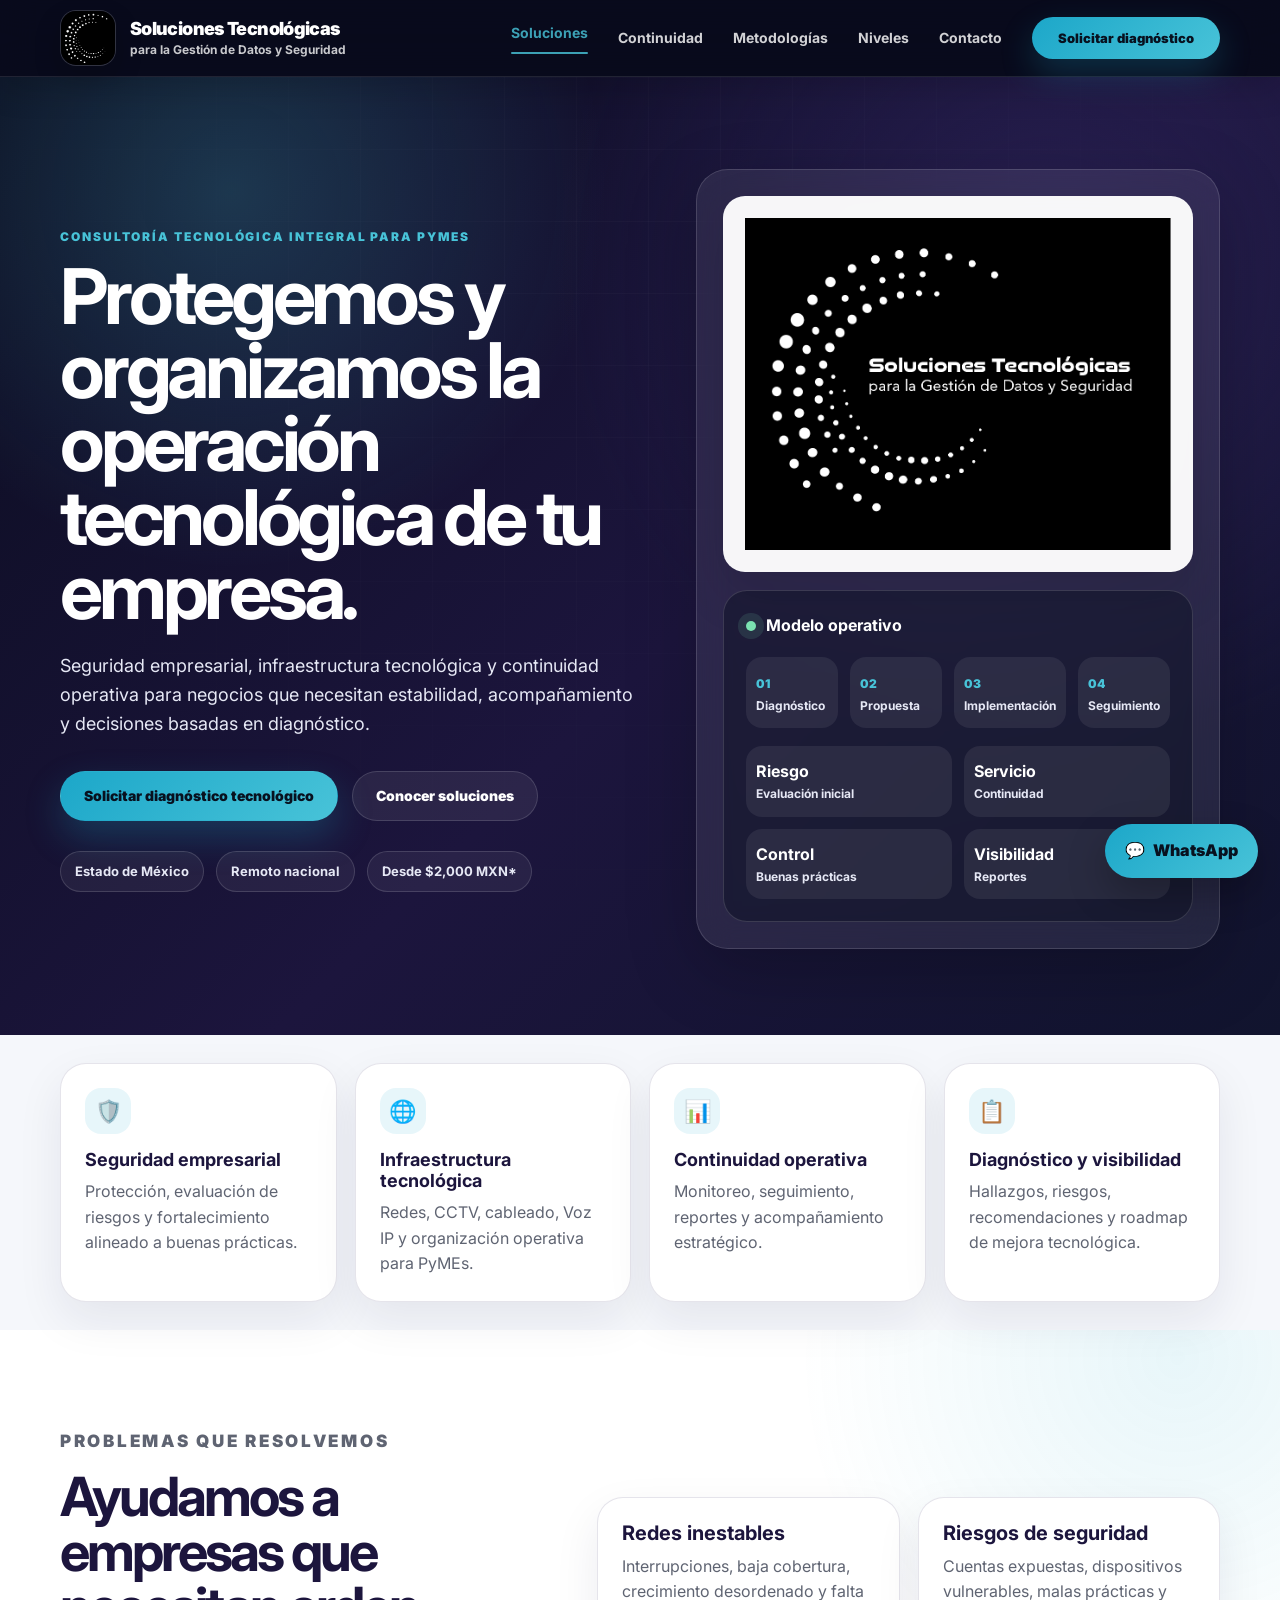
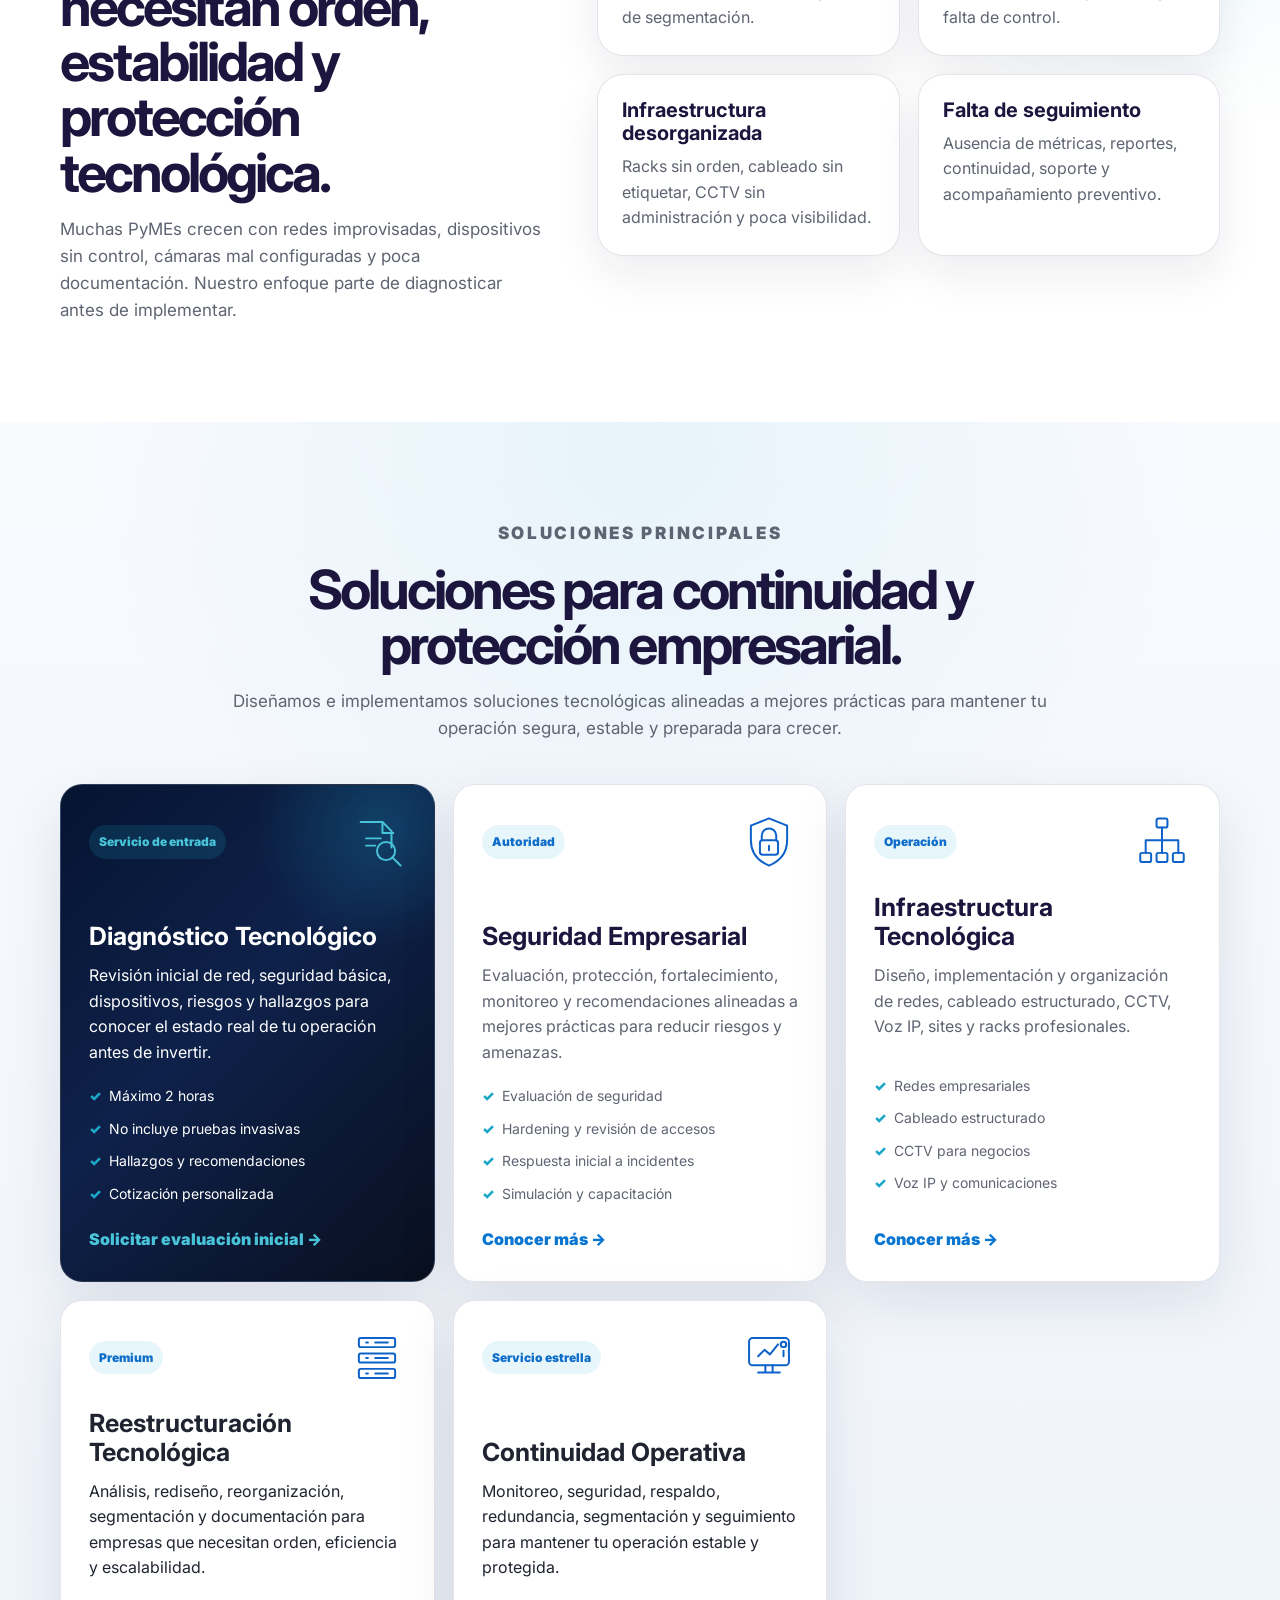
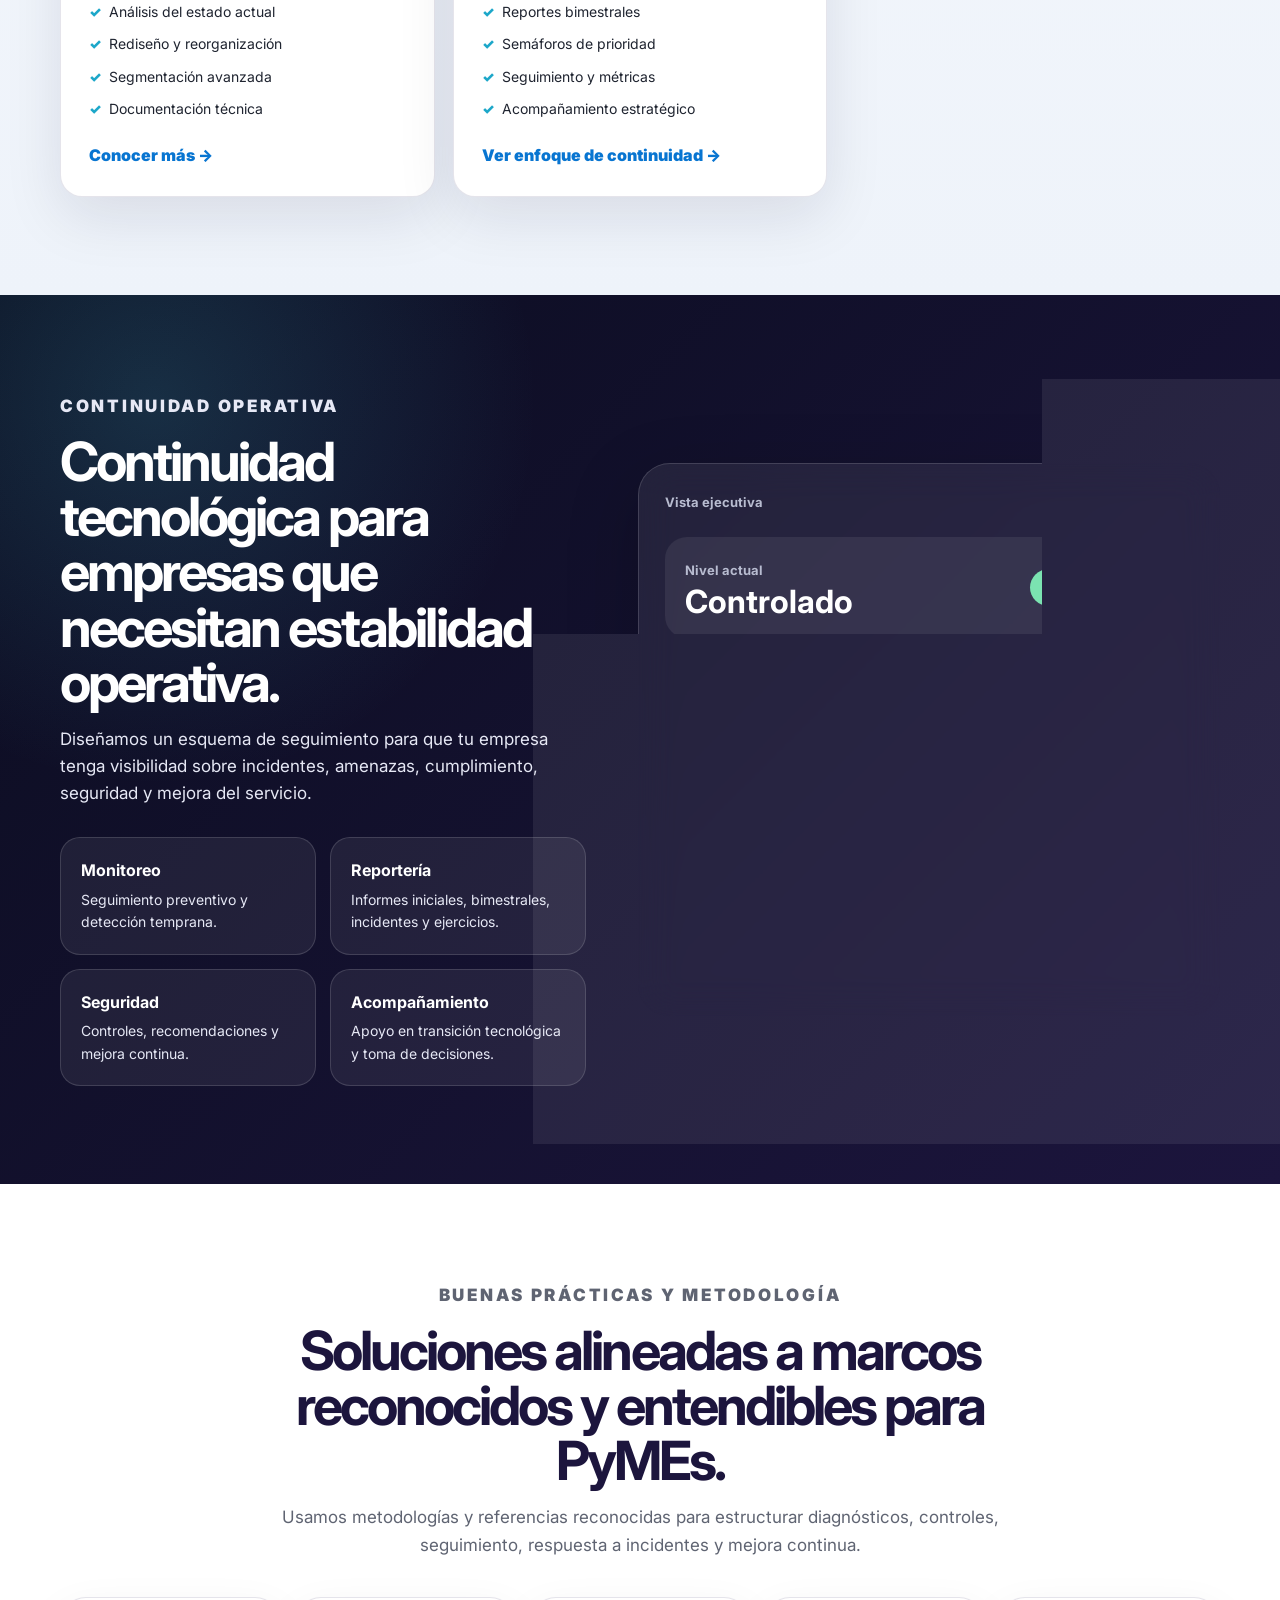
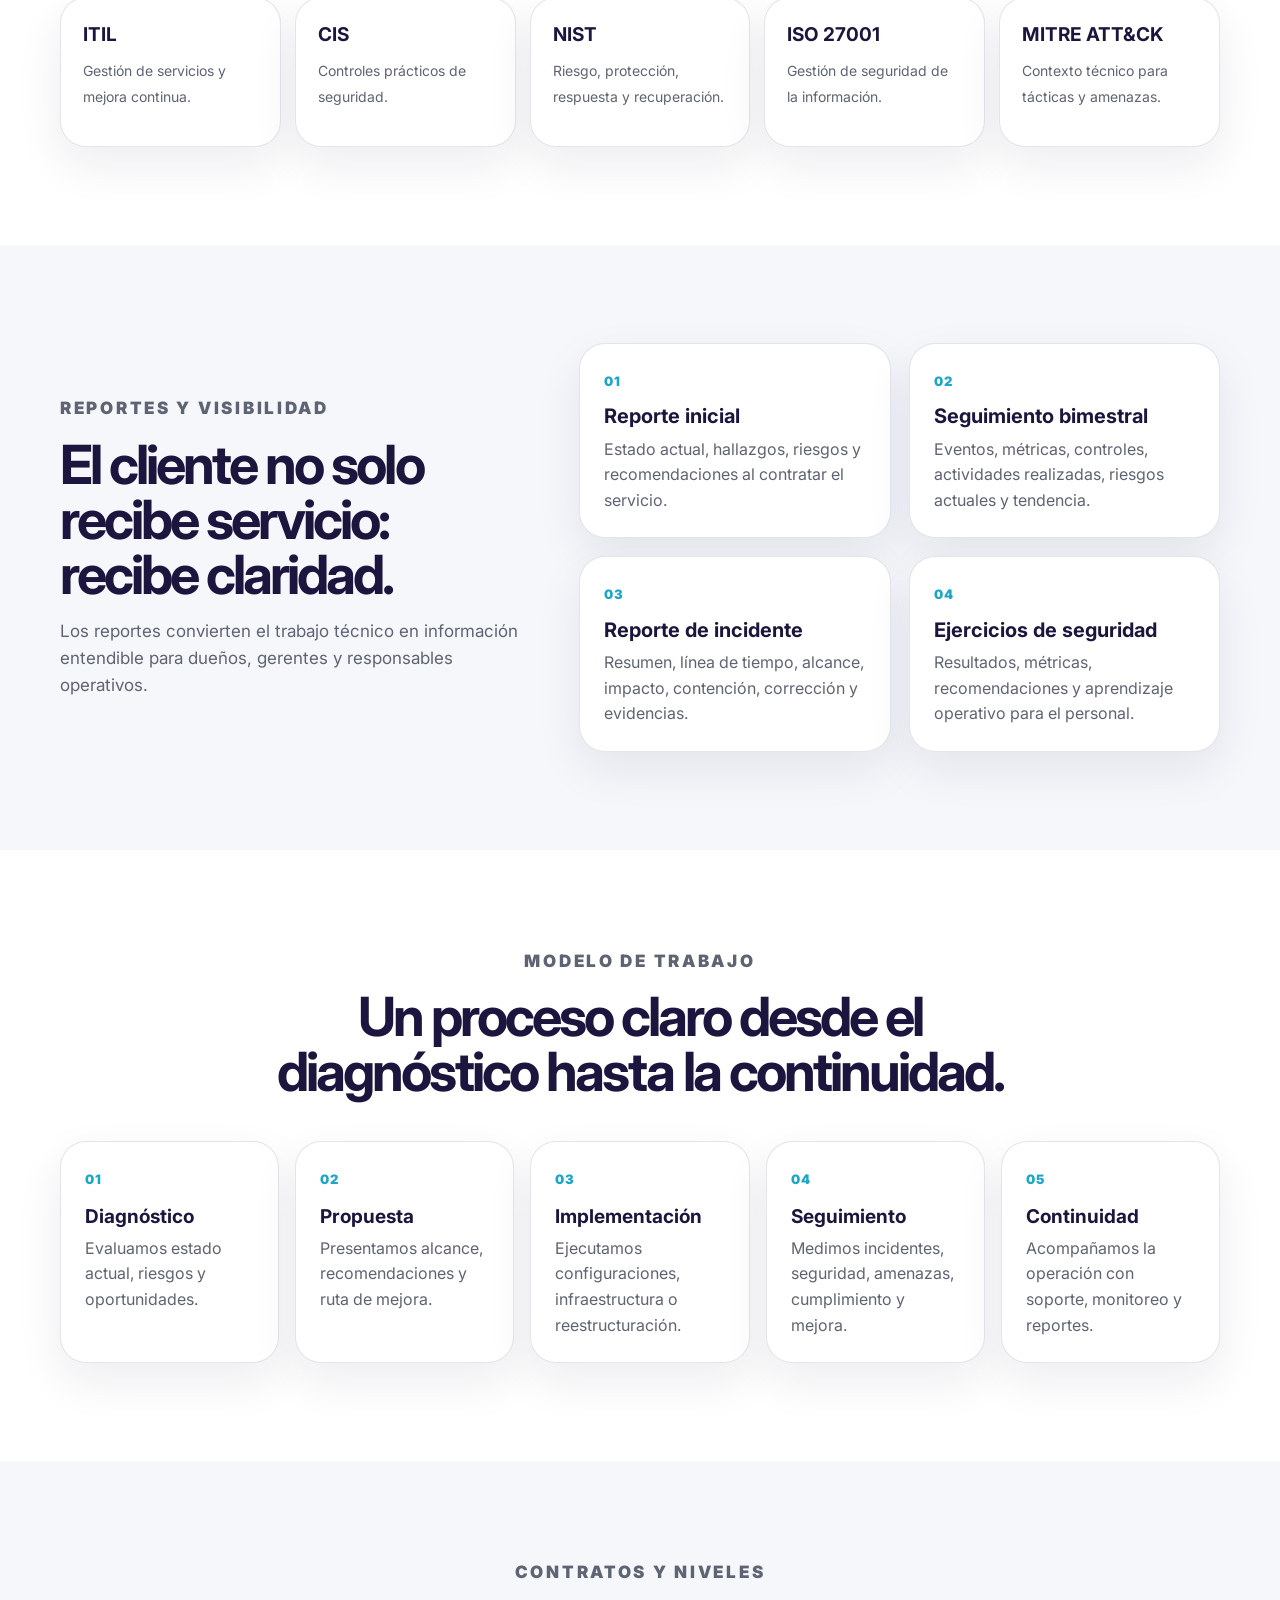
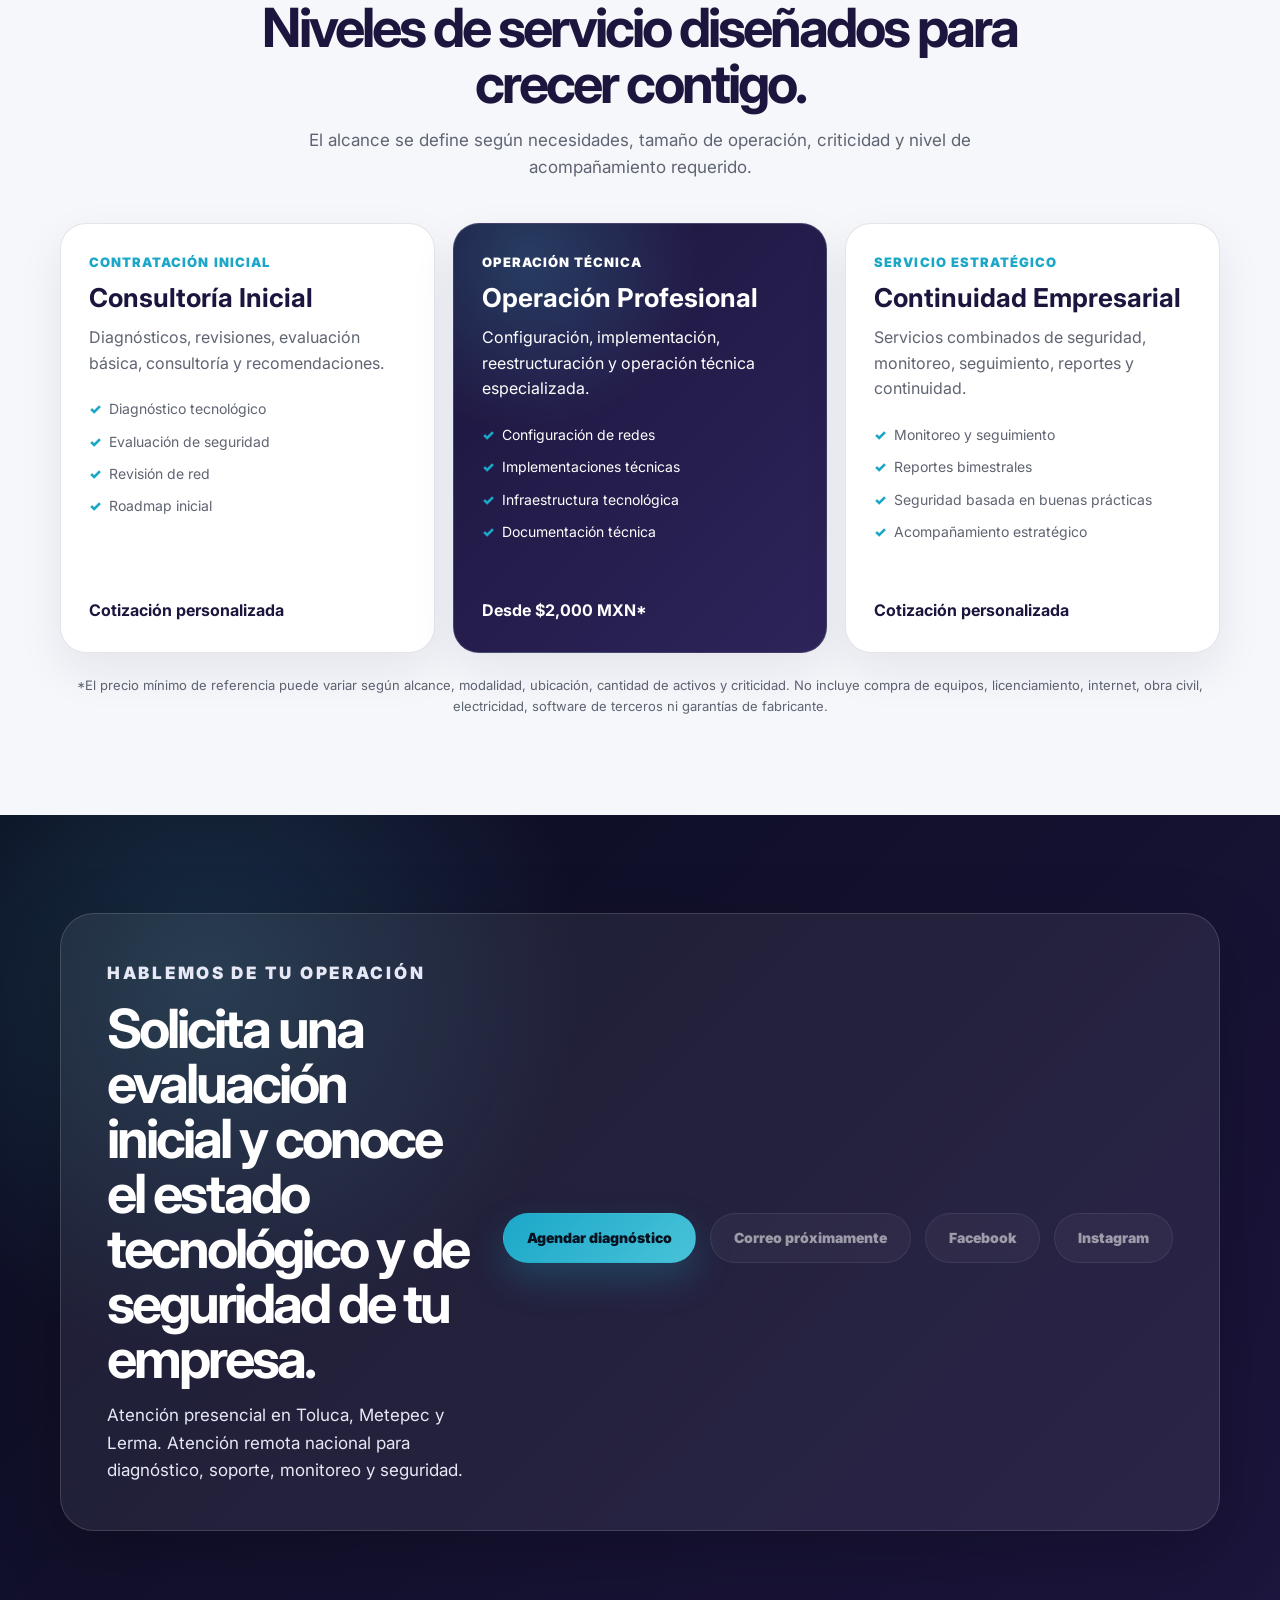
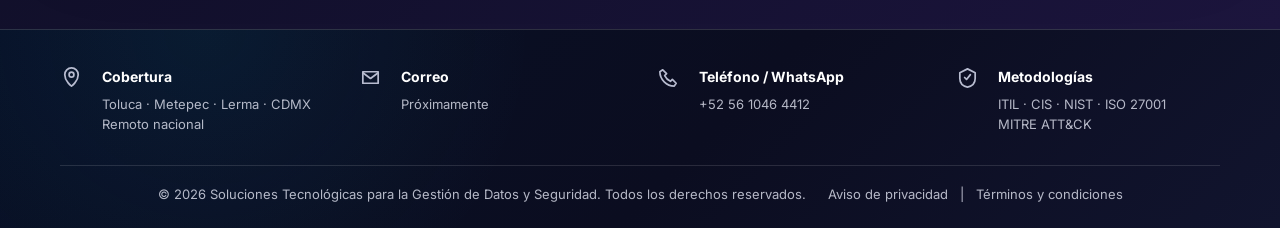
==== commit 99edff4e: "Ch version to new" ====
--- a/index.html
+++ b/index.html
@@ -3,383 +3,353 @@
 <head>
   <meta charset="UTF-8" />
   <meta name="viewport" content="width=device-width, initial-scale=1.0" />
-  <meta name="description" content="Soluciones Tecnológicas para la Gestión de Datos y Seguridad. Consultoría para PyMEs en ciberseguridad, redes empresariales, cableado estructurado, CCTV, Voz IP y centros de datos." />
+  <title>STGDyS | Seguridad, Infraestructura y Continuidad Operativa</title>
+  <meta name="description" content="Consultoría tecnológica integral para PyMEs: seguridad empresarial, infraestructura tecnológica, diagnóstico, reestructuración, monitoreo y continuidad operativa." />
   <meta name="theme-color" content="#1C153D" />
-  <title>Soluciones Tecnológicas | Gestión de Datos y Seguridad</title>
   <link rel="icon" href="./assets/favicon.ico" sizes="any">
   <link rel="icon" type="image/png" href="./assets/favicon-32.png">
   <link rel="apple-touch-icon" href="./assets/apple-touch-icon.png">
   <link rel="manifest" href="./assets/site.webmanifest">
-
   <link rel="preconnect" href="https://fonts.googleapis.com">
   <link rel="preconnect" href="https://fonts.gstatic.com" crossorigin>
-  <link href="https://fonts.googleapis.com/css2?family=Inter:wght@400;500;600;700;800&display=swap" rel="stylesheet">
-
+  <link href="https://fonts.googleapis.com/css2?family=Inter:wght@400;500;600;700;800;900&display=swap" rel="stylesheet">
   <link rel="stylesheet" href="./styles.css" />
 </head>
 <body>
   <header class="site-header">
     <nav class="nav container">
-      <a href="#inicio" class="brand" aria-label="Ir al inicio">
-        <span class="brand-mark">
-          <img src="./assets/brand-mark.webp" alt="" aria-hidden="true" />
+      <a href="#inicio" class="brand brand-navbar-final" aria-label="Ir al inicio">
+        <span class="brand-symbol">
+          <img src="./assets/logo-navbar-optmized.PNG" alt="" aria-hidden="true">
         </span>
-        <span class="brand-text">
+        <span class="brand-name">
           <strong>Soluciones Tecnológicas</strong>
-          <small>Gestión de Datos y Seguridad</small>
+          <small>para la Gestión de Datos y Seguridad</small>
         </span>
       </a>
-
       <div class="nav-right">
-        <div class="nav-links">
-          <a href="#servicios">Servicios</a>
-          <a href="#paquetes">Paquetes</a>
-          <a href="#proceso">Proceso</a>
+        <div class="nav-links" id="navLinks">
+          <a href="#soluciones" class="is-active">Soluciones</a>
+          <a href="#continuidad">Continuidad</a>
+          <a href="#metodologias">Metodologías</a>
+          <a href="#niveles">Niveles</a>
           <a href="#contacto">Contacto</a>
         </div>
-
-        <a class="nav-cta" href="https://wa.me/525610462212?text=Hola%2C%20quiero%20solicitar%20informaci%C3%B3n%20sobre%20sus%20servicios." target="_blank" rel="noopener">
-          WhatsApp
-        </a>
-
-        <button class="nav-toggle" aria-label="Abrir menú" aria-expanded="false">
-          <span></span><span></span><span></span>
-        </button>
+        <a class="nav-cta" href="https://wa.me/525610464412?text=Hola%2C%20quiero%20solicitar%20un%20diagn%C3%B3stico%20tecnol%C3%B3gico%20para%20mi%20empresa." target="_blank" rel="noopener">Solicitar diagnóstico</a>
+        <button class="nav-toggle" aria-label="Abrir menú" aria-expanded="false" aria-controls="navLinks"><span></span><span></span><span></span></button>
       </div>
     </nav>
   </header>
 
   <main>
     <section id="inicio" class="hero">
-      <div class="hero-glow"></div>
+      <div class="hero-grid-bg"></div>
       <div class="container hero-grid">
-        <div class="hero-content">
-          <p class="eyebrow">Consultoría tecnológica para PyMEs</p>
-          <h1>Seguridad, infraestructura y tecnología empresarial para operar con confianza.</h1>
-          <p class="hero-description">
-            Protegemos y ordenamos la infraestructura tecnológica de tu empresa con soluciones de
-            ciberseguridad, redes, CCTV, cableado estructurado, Voz IP y documentación técnica clara
-            para tomar mejores decisiones.
-          </p>
-
+        <div class="hero-content reveal">
+          <p class="eyebrow">Consultoría tecnológica integral para PyMEs</p>
+          <h1>Protegemos y organizamos la operación tecnológica de tu empresa.</h1>
+          <p class="hero-description">Seguridad empresarial, infraestructura tecnológica y continuidad operativa para negocios que necesitan estabilidad, acompañamiento y decisiones basadas en diagnóstico.</p>
           <div class="hero-actions">
-            <a class="btn btn-primary" href="https://wa.me/525610462212?text=Hola%2C%20quiero%20solicitar%20un%20diagn%C3%B3stico%20tecnol%C3%B3gico%20para%20mi%20empresa." target="_blank" rel="noopener">
-              Agendar diagnóstico
-            </a>
-            <a class="btn btn-secondary" href="https://wa.me/525610462212?text=Hola%2C%20quiero%20pedir%20una%20cotizaci%C3%B3n%20para%20mi%20empresa." target="_blank" rel="noopener">
-              Pedir cotización
-            </a>
+            <a class="btn btn-primary" href="https://wa.me/525610464412?text=Hola%2C%20quiero%20solicitar%20un%20diagn%C3%B3stico%20tecnol%C3%B3gico%20para%20mi%20empresa." target="_blank" rel="noopener">Solicitar diagnóstico tecnológico</a>
+            <a class="btn btn-secondary" href="#soluciones">Conocer soluciones</a>
           </div>
-
-          <div class="conversion-strip" aria-label="Beneficios principales">
-            <div><strong>Diagnóstico</strong><span>Riesgos y necesidades</span></div>
-            <div><strong>Propuesta</strong><span>Técnica y económica</span></div>
-            <div><strong>Implementación</strong><span>Ordenada y documentada</span></div>
-          </div>
-
-          <div class="trust-row">
-            <span>Estado de México</span>
-            <span>Atención remota nacional</span>
-            <span>Informes y cotizaciones</span>
-          </div>
-        </div>
-
-        <aside class="hero-card">
-          <img src="./assets/logo-hero.webp" alt="Soluciones Tecnológicas para la Gestión de Datos y Seguridad" class="hero-logo" />
-          <div class="hero-card-content">
-            <h2>¿Tu empresa necesita mejorar seguridad o infraestructura?</h2>
-            <p>
-              Solicita una revisión inicial para detectar riesgos, puntos débiles y oportunidades
-              de mejora antes de invertir en tecnología.
-            </p>
-            <ul class="mini-checklist">
-              <li>Redes, accesos y dispositivos</li>
-              <li>CCTV, cableado e infraestructura</li>
-              <li>Informe y cotización priorizada</li>
-            </ul>
-            <a href="https://wa.me/525610462212?text=Hola%2C%20quiero%20agendar%20una%20revisi%C3%B3n%20inicial%20para%20mi%20empresa." target="_blank" rel="noopener">
-              Agendar revisión inicial →
-            </a>
+          <div class="trust-pills"><span>Estado de México</span><span>Remoto nacional</span><span>Desde $2,000 MXN*</span></div>
+        </div>
+
+        <aside class="hero-panel reveal">
+          <img src="./assets/logotipo-02.png" alt="Soluciones Tecnológicas para la Gestión de Datos y Seguridad" class="panel-logo" />
+          <div class="operation-card">
+            <div class="status-line"><span class="status-dot"></span><strong>Modelo operativo</strong></div>
+            <div class="mini-flow">
+              <div><span>01</span><p>Diagnóstico</p></div>
+              <div><span>02</span><p>Propuesta</p></div>
+              <div><span>03</span><p>Implementación</p></div>
+              <div><span>04</span><p>Seguimiento</p></div>
+            </div>
+            <div class="metrics-grid">
+              <div><strong>Riesgo</strong><span>Evaluación inicial</span></div>
+              <div><strong>Servicio</strong><span>Continuidad</span></div>
+              <div><strong>Control</strong><span>Buenas prácticas</span></div>
+              <div><strong>Visibilidad</strong><span>Reportes</span></div>
+            </div>
           </div>
         </aside>
       </div>
     </section>
 
-    <section class="section problem-section">
-      <div class="container problem-grid">
-        <div class="section-heading compact">
-          <p class="eyebrow">Para negocios que quieren prevenir</p>
-          <h2>Antes de comprar equipos, conviene saber qué necesita realmente tu empresa</h2>
+    <section class="confidence-section">
+      <div class="container confidence-grid">
+        <article class="confidence-card reveal"><span>🛡️</span><h3>Seguridad empresarial</h3><p>Protección, evaluación de riesgos y fortalecimiento alineado a buenas prácticas.</p></article>
+        <article class="confidence-card reveal"><span>🌐</span><h3>Infraestructura tecnológica</h3><p>Redes, CCTV, cableado, Voz IP y organización operativa para PyMEs.</p></article>
+        <article class="confidence-card reveal"><span>📊</span><h3>Continuidad operativa</h3><p>Monitoreo, seguimiento, reportes y acompañamiento estratégico.</p></article>
+        <article class="confidence-card reveal"><span>📋</span><h3>Diagnóstico y visibilidad</h3><p>Hallazgos, riesgos, recomendaciones y roadmap de mejora tecnológica.</p></article>
+      </div>
+    </section>
+
+    <section class="section problems-section">
+      <div class="container split-grid">
+        <div class="section-heading reveal">
+          <p class="eyebrow">Problemas que resolvemos</p>
+          <h2>Ayudamos a empresas que necesitan orden, estabilidad y protección tecnológica.</h2>
+          <p>Muchas PyMEs crecen con redes improvisadas, dispositivos sin control, cámaras mal configuradas y poca documentación. Nuestro enfoque parte de diagnosticar antes de implementar.</p>
+        </div>
+        <div class="problem-grid">
+          <article class="problem-card reveal"><h3>Redes inestables</h3><p>Interrupciones, baja cobertura, crecimiento desordenado y falta de segmentación.</p></article>
+          <article class="problem-card reveal"><h3>Riesgos de seguridad</h3><p>Cuentas expuestas, dispositivos vulnerables, malas prácticas y falta de control.</p></article>
+          <article class="problem-card reveal"><h3>Infraestructura desorganizada</h3><p>Racks sin orden, cableado sin etiquetar, CCTV sin administración y poca visibilidad.</p></article>
+          <article class="problem-card reveal"><h3>Falta de seguimiento</h3><p>Ausencia de métricas, reportes, continuidad, soporte y acompañamiento preventivo.</p></article>
+        </div>
+      </div>
+    </section>
+
+    <section id="soluciones" class="section solutions-section">
+      <div class="container">
+        <div class="section-heading center reveal">
+          <p class="eyebrow">Soluciones principales</p>
+          <h2>Soluciones para continuidad y protección empresarial.</h2>
           <p>
-            Muchas PyMEs crecen con redes improvisadas, cámaras sin buena configuración,
-            usuarios sin control y poca documentación. Nuestro trabajo es ayudarte a ordenar,
-            proteger y escalar tu operación tecnológica.
+            Diseñamos e implementamos soluciones tecnológicas alineadas a mejores prácticas para mantener
+            tu operación segura, estable y preparada para crecer.
           </p>
         </div>
 
-        <div class="problem-cards">
-          <div><strong>Evita gastos innecesarios</strong><span>Priorizamos soluciones según riesgo, urgencia y presupuesto.</span></div>
-          <div><strong>Reduce puntos ciegos</strong><span>Revisamos seguridad, infraestructura y operación, no solo “instalamos”.</span></div>
-          <div><strong>Recibe claridad técnica</strong><span>Entregamos evidencia, recomendaciones e informes entendibles.</span></div>
-        </div>
-      </div>
-    </section>
-
-    <section id="servicios" class="section">
+        <div class="solutions-grid premium-cards">
+          <article class="solution-card featured reveal">
+            <div class="solution-top">
+              <span>Servicio de entrada</span>
+              <svg class="tech-icon" viewBox="0 0 64 64" aria-hidden="true">
+                <path d="M14 10h24l10 10v18" />
+                <path d="M38 10v12h12" />
+                <path d="M20 28h16M20 36h10" />
+                <circle cx="42" cy="42" r="10" />
+                <path d="M49 49l9 9" />
+              </svg>
+            </div>
+            <h3>Diagnóstico Tecnológico</h3>
+            <p>
+              Revisión inicial de red, seguridad básica, dispositivos, riesgos y hallazgos para conocer
+              el estado real de tu operación antes de invertir.
+            </p>
+            <ul>
+              <li>Máximo 2 horas</li>
+              <li>No incluye pruebas invasivas</li>
+              <li>Hallazgos y recomendaciones</li>
+              <li>Cotización personalizada</li>
+            </ul>
+            <a href="https://wa.me/525610464412?text=Hola%2C%20quiero%20solicitar%20un%20diagn%C3%B3stico%20tecnol%C3%B3gico." target="_blank" rel="noopener">Solicitar evaluación inicial →</a>
+          </article>
+
+          <article class="solution-card reveal">
+            <div class="solution-top">
+              <span>Autoridad</span>
+              <svg class="tech-icon" viewBox="0 0 64 64" aria-hidden="true">
+                <path d="M32 6l20 8v16c0 14-8 23-20 28C20 53 12 44 12 30V14l20-8z" />
+                <path d="M24 30v-5a8 8 0 0 1 16 0v5" />
+                <rect x="22" y="30" width="20" height="16" rx="3" />
+                <path d="M32 36v5" />
+              </svg>
+            </div>
+            <h3>Seguridad Empresarial</h3>
+            <p>
+              Evaluación, protección, fortalecimiento, monitoreo y recomendaciones alineadas a mejores prácticas
+              para reducir riesgos y amenazas.
+            </p>
+            <ul>
+              <li>Evaluación de seguridad</li>
+              <li>Hardening y revisión de accesos</li>
+              <li>Respuesta inicial a incidentes</li>
+              <li>Simulación y capacitación</li>
+            </ul>
+            <a href="#contacto">Conocer más →</a>
+          </article>
+
+          <article class="solution-card reveal">
+            <div class="solution-top">
+              <span>Operación</span>
+              <svg class="tech-icon" viewBox="0 0 64 64" aria-hidden="true">
+                <rect x="26" y="6" width="12" height="10" rx="2" />
+                <rect x="8" y="44" width="12" height="10" rx="2" />
+                <rect x="26" y="44" width="12" height="10" rx="2" />
+                <rect x="44" y="44" width="12" height="10" rx="2" />
+                <path d="M32 16v14M14 44V30h36v14M32 30v14" />
+              </svg>
+            </div>
+            <h3>Infraestructura Tecnológica</h3>
+            <p>
+              Diseño, implementación y organización de redes, cableado estructurado, CCTV, Voz IP, sites
+              y racks profesionales.
+            </p>
+            <ul>
+              <li>Redes empresariales</li>
+              <li>Cableado estructurado</li>
+              <li>CCTV para negocios</li>
+              <li>Voz IP y comunicaciones</li>
+            </ul>
+            <a href="#contacto">Conocer más →</a>
+          </article>
+
+          <article class="solution-card wide reveal">
+            <div class="solution-top">
+              <span>Premium</span>
+              <svg class="tech-icon" viewBox="0 0 64 64" aria-hidden="true">
+                <rect x="12" y="10" width="40" height="10" rx="2" />
+                <rect x="12" y="27" width="40" height="10" rx="2" />
+                <rect x="12" y="44" width="40" height="10" rx="2" />
+                <path d="M20 15h2M20 32h2M20 49h2M30 15h14M30 32h14M30 49h14" />
+              </svg>
+            </div>
+            <h3>Reestructuración Tecnológica</h3>
+            <p>
+              Análisis, rediseño, reorganización, segmentación y documentación para empresas que necesitan
+              orden, eficiencia y escalabilidad.
+            </p>
+            <ul>
+              <li>Análisis del estado actual</li>
+              <li>Rediseño y reorganización</li>
+              <li>Segmentación avanzada</li>
+              <li>Documentación técnica</li>
+            </ul>
+            <a href="#contacto">Conocer más →</a>
+          </article>
+
+          <article class="solution-card wide reveal">
+            <div class="solution-top">
+              <span>Servicio estrella</span>
+              <svg class="tech-icon" viewBox="0 0 64 64" aria-hidden="true">
+                <rect x="10" y="10" width="44" height="30" rx="4" />
+                <path d="M20 48h24M28 40v8M36 40v8" />
+                <path d="M20 30l7-7 6 5 9-11" />
+                <circle cx="48" cy="17" r="3" />
+                <path d="M48 24v6" />
+              </svg>
+            </div>
+            <h3>Continuidad Operativa</h3>
+            <p>
+              Monitoreo, seguridad, respaldo, redundancia, segmentación y seguimiento para mantener
+              tu operación estable y protegida.
+            </p>
+            <ul>
+              <li>Reportes bimestrales</li>
+              <li>Semáforos de prioridad</li>
+              <li>Seguimiento y métricas</li>
+              <li>Acompañamiento estratégico</li>
+            </ul>
+            <a href="#continuidad">Ver enfoque de continuidad →</a>
+          </article>
+        </div>
+      </div>
+    </section>
+
+    <section id="continuidad" class="section continuity-section">
+      <div class="container continuity-grid">
+        <div class="continuity-copy reveal">
+          <p class="eyebrow">Continuidad operativa</p>
+          <h2>Continuidad tecnológica para empresas que necesitan estabilidad operativa.</h2>
+          <p>Diseñamos un esquema de seguimiento para que tu empresa tenga visibilidad sobre incidentes, amenazas, cumplimiento, seguridad y mejora del servicio.</p>
+          <div class="continuity-benefits">
+            <div><strong>Monitoreo</strong><span>Seguimiento preventivo y detección temprana.</span></div>
+            <div><strong>Reportería</strong><span>Informes iniciales, bimestrales, incidentes y ejercicios.</span></div>
+            <div><strong>Seguridad</strong><span>Controles, recomendaciones y mejora continua.</span></div>
+            <div><strong>Acompañamiento</strong><span>Apoyo en transición tecnológica y toma de decisiones.</span></div>
+          </div>
+        </div>
+        <div class="dashboard-mock reveal">
+          <div class="dashboard-header"><span>Vista ejecutiva</span><strong>Continuidad</strong></div>
+          <div class="risk-panel"><div><span>Nivel actual</span><strong>Controlado</strong></div><em>Seguimiento activo</em></div>
+          <div class="bars"><div><span>Incidentes</span><i style="--w:36%"></i></div><div><span>Seguridad</span><i style="--w:72%"></i></div><div><span>Mejora</span><i style="--w:64%"></i></div><div><span>Cumplimiento</span><i style="--w:58%"></i></div><div><span>Amenazas</span><i style="--w:46%"></i></div></div>
+          <div class="priority-grid"><div class="p-critical">Crítico<span>Inmediato</span></div><div class="p-high">Alto<span>24 hrs</span></div><div class="p-medium">Medio<span>48 hrs</span></div><div class="p-low">Bajo<span>Mejor esfuerzo</span></div></div>
+        </div>
+      </div>
+    </section>
+
+    <section id="metodologias" class="section methodology-section">
       <div class="container">
-        <div class="section-heading">
-          <p class="eyebrow">Servicios</p>
-          <h2>Soluciones integrales para proteger y modernizar tu negocio</h2>
-          <p>
-            Integramos seguridad, redes e infraestructura para que tu empresa tenga una base tecnológica ordenada,
-            segura y escalable.
-          </p>
-        </div>
-
-        <div class="services-grid">
-          <article class="service-card">
-            <span class="icon">🛡️</span>
-            <h3>Ciberseguridad</h3>
-            <p>Hardening, revisión de accesos, protección de endpoints, respuesta inicial a incidentes y buenas prácticas.</p>
-          </article>
-          <article class="service-card">
-            <span class="icon">📋</span>
-            <h3>Seguridad de la información</h3>
-            <p>Políticas, controles, documentación, gestión de riesgos e informes ejecutivos para la toma de decisiones.</p>
-          </article>
-          <article class="service-card">
-            <span class="icon">💻</span>
-            <h3>Seguridad informática</h3>
-            <p>Configuración segura de sistemas, usuarios, dispositivos, correo empresarial y herramientas de operación.</p>
-          </article>
-          <article class="service-card">
-            <span class="icon">🌐</span>
-            <h3>Redes empresariales</h3>
-            <p>Diseño, implementación y configuración de redes, WiFi empresarial, segmentación, firewall y VPN.</p>
-          </article>
-          <article class="service-card">
-            <span class="icon">🔌</span>
-            <h3>Cableado estructurado</h3>
-            <p>Instalación ordenada, canalización, racks, patch panels, etiquetado y documentación técnica.</p>
-          </article>
-          <article class="service-card">
-            <span class="icon">🎥</span>
-            <h3>CCTV</h3>
-            <p>Instalación y configuración de cámaras, grabadores, acceso remoto y monitoreo para negocios.</p>
-          </article>
-          <article class="service-card">
-            <span class="icon">☎️</span>
-            <h3>Voz IP</h3>
-            <p>Implementación y configuración de telefonía IP para comunicación empresarial eficiente.</p>
-          </article>
-          <article class="service-card">
-            <span class="icon">🏢</span>
-            <h3>Centros de datos</h3>
-            <p>Planeación, organización e implementación de infraestructura física y lógica para operación tecnológica.</p>
-          </article>
-        </div>
-      </div>
-    </section>
-
-    <section id="paquetes" class="section section-muted">
+        <div class="section-heading center reveal"><p class="eyebrow">Buenas prácticas y metodología</p><h2>Soluciones alineadas a marcos reconocidos y entendibles para PyMEs.</h2><p>Usamos metodologías y referencias reconocidas para estructurar diagnósticos, controles, seguimiento, respuesta a incidentes y mejora continua.</p></div>
+        <div class="method-grid">
+          <article class="method-card reveal"><strong>ITIL</strong><span>Gestión de servicios y mejora continua.</span></article>
+          <article class="method-card reveal"><strong>CIS</strong><span>Controles prácticos de seguridad.</span></article>
+          <article class="method-card reveal"><strong>NIST</strong><span>Riesgo, protección, respuesta y recuperación.</span></article>
+          <article class="method-card reveal"><strong>ISO 27001</strong><span>Gestión de seguridad de la información.</span></article>
+          <article class="method-card reveal"><strong>MITRE ATT&CK</strong><span>Contexto técnico para tácticas y amenazas.</span></article>
+        </div>
+      </div>
+    </section>
+
+    <section class="section reporting-section">
+      <div class="container reporting-grid">
+        <div class="section-heading reveal"><p class="eyebrow">Reportes y visibilidad</p><h2>El cliente no solo recibe servicio: recibe claridad.</h2><p>Los reportes convierten el trabajo técnico en información entendible para dueños, gerentes y responsables operativos.</p></div>
+        <div class="report-cards">
+          <article class="report-card reveal"><span>01</span><h3>Reporte inicial</h3><p>Estado actual, hallazgos, riesgos y recomendaciones al contratar el servicio.</p></article>
+          <article class="report-card reveal"><span>02</span><h3>Seguimiento bimestral</h3><p>Eventos, métricas, controles, actividades realizadas, riesgos actuales y tendencia.</p></article>
+          <article class="report-card reveal"><span>03</span><h3>Reporte de incidente</h3><p>Resumen, línea de tiempo, alcance, impacto, contención, corrección y evidencias.</p></article>
+          <article class="report-card reveal"><span>04</span><h3>Ejercicios de seguridad</h3><p>Resultados, métricas, recomendaciones y aprendizaje operativo para el personal.</p></article>
+        </div>
+      </div>
+    </section>
+
+    <section class="section process-section">
       <div class="container">
-        <div class="section-heading">
-          <p class="eyebrow">Paquetes editables</p>
-          <h2>Soluciones claras para empezar sin complicaciones</h2>
-          <p>
-            Estos paquetes son una base inicial. Puedes editar nombres, precios y alcances directamente en el archivo HTML.
-          </p>
-        </div>
-
-        <div class="pricing-grid">
-          <article class="price-card">
-            <p class="package-label">Inicio</p>
-            <h3>Diagnóstico Tecnológico PyME</h3>
-            <p class="price">Desde $1,500 MXN</p>
-            <ul>
-              <li>Revisión inicial de infraestructura</li>
-              <li>Identificación de riesgos y necesidades</li>
-              <li>Informe básico de hallazgos</li>
-              <li>Recomendaciones priorizadas</li>
-            </ul>
-            <a class="btn btn-card" href="https://wa.me/525610462212?text=Hola%2C%20quiero%20informaci%C3%B3n%20del%20Diagn%C3%B3stico%20Tecnol%C3%B3gico%20PyME." target="_blank" rel="noopener">Solicitar</a>
-          </article>
-
-          <article class="price-card featured">
-            <p class="package-label">Recomendado</p>
-            <h3>Protección Continua</h3>
-            <p class="price">Desde $3,000 MXN mensual</p>
-            <ul>
-              <li>Seguimiento preventivo</li>
-              <li>Capacitación de ciberseguridad</li>
-              <li>Campañas de simulación de phishing</li>
-              <li>Informes periódicos</li>
-            </ul>
-            <a class="btn btn-primary" href="https://wa.me/525610462212?text=Hola%2C%20me%20interesa%20el%20paquete%20de%20Protecci%C3%B3n%20Continua." target="_blank" rel="noopener">Cotizar</a>
-          </article>
-
-          <article class="price-card">
-            <p class="package-label">Infraestructura</p>
-            <h3>Red Empresarial Segura</h3>
-            <p class="price">Desde $4,500 MXN</p>
-            <ul>
-              <li>Diseño de red empresarial</li>
-              <li>Configuración de equipos</li>
-              <li>Segmentación básica</li>
-              <li>Documentación técnica</li>
-            </ul>
-            <a class="btn btn-card" href="https://wa.me/525610462212?text=Hola%2C%20quiero%20cotizar%20una%20Red%20Empresarial%20Segura." target="_blank" rel="noopener">Cotizar</a>
-          </article>
-
-          <article class="price-card">
-            <p class="package-label">Dispositivos</p>
-            <h3>Instalación Segura</h3>
-            <p class="price">$1,000 MXN por dispositivo</p>
-            <ul>
-              <li>Configuración inicial segura</li>
-              <li>Buenas prácticas de uso</li>
-              <li>Revisión de accesos</li>
-              <li>Recomendaciones de protección</li>
-            </ul>
-            <a class="btn btn-card" href="https://wa.me/525610462212?text=Hola%2C%20quiero%20cotizar%20una%20instalaci%C3%B3n%20segura%20por%20dispositivo." target="_blank" rel="noopener">Solicitar</a>
-          </article>
-
-          <article class="price-card">
-            <p class="package-label">Videovigilancia</p>
-            <h3>CCTV para Negocios</h3>
-            <p class="price">Desde $3,500 MXN</p>
-            <ul>
-              <li>Instalación de cámaras</li>
-              <li>Configuración de grabación</li>
-              <li>Acceso remoto</li>
-              <li>Orientación de uso</li>
-            </ul>
-            <a class="btn btn-card" href="https://wa.me/525610462212?text=Hola%2C%20quiero%20cotizar%20CCTV%20para%20mi%20negocio." target="_blank" rel="noopener">Cotizar</a>
-          </article>
-
-          <article class="price-card">
-            <p class="package-label">A medida</p>
-            <h3>Proyecto Personalizado</h3>
-            <p class="price">Cotización personalizada</p>
-            <ul>
-              <li>Cableado estructurado</li>
-              <li>Voz IP</li>
-              <li>Centros de datos</li>
-              <li>Soluciones integrales</li>
-            </ul>
-            <a class="btn btn-card" href="https://wa.me/525610462212?text=Hola%2C%20quiero%20una%20cotizaci%C3%B3n%20personalizada%20para%20mi%20empresa." target="_blank" rel="noopener">Pedir cotización</a>
-          </article>
-        </div>
-
-        <div class="pricing-note">
-          <strong>¿No sabes qué paquete elegir?</strong>
-          <span>Escríbenos por WhatsApp y te orientamos según tu tipo de negocio, tamaño de red y prioridad.</span>
-          <a href="https://wa.me/525610462212?text=Hola%2C%20no%20s%C3%A9%20qu%C3%A9%20paquete%20necesito.%20%C2%BFMe%20pueden%20orientar%3F" target="_blank" rel="noopener">Recibir orientación</a>
-        </div>
-      </div>
-    </section>
-
-    <section id="proceso" class="section">
+        <div class="section-heading center reveal"><p class="eyebrow">Modelo de trabajo</p><h2>Un proceso claro desde el diagnóstico hasta la continuidad.</h2></div>
+        <div class="process-timeline">
+          <div class="process-step reveal"><span>01</span><h3>Diagnóstico</h3><p>Evaluamos estado actual, riesgos y oportunidades.</p></div>
+          <div class="process-step reveal"><span>02</span><h3>Propuesta</h3><p>Presentamos alcance, recomendaciones y ruta de mejora.</p></div>
+          <div class="process-step reveal"><span>03</span><h3>Implementación</h3><p>Ejecutamos configuraciones, infraestructura o reestructuración.</p></div>
+          <div class="process-step reveal"><span>04</span><h3>Seguimiento</h3><p>Medimos incidentes, seguridad, amenazas, cumplimiento y mejora.</p></div>
+          <div class="process-step reveal"><span>05</span><h3>Continuidad</h3><p>Acompañamos la operación con soporte, monitoreo y reportes.</p></div>
+        </div>
+      </div>
+    </section>
+
+    <section id="niveles" class="section levels-section">
       <div class="container">
-        <div class="section-heading">
-          <p class="eyebrow">Proceso de trabajo</p>
-          <h2>Metodología clara, documentada y enfocada en resultados</h2>
-        </div>
-
-        <div class="steps">
-          <div class="step"><span>01</span><h3>Escuchamos</h3><p>Entendemos tu operación, necesidades y objetivos.</p></div>
-          <div class="step"><span>02</span><h3>Diagnosticamos</h3><p>Revisamos riesgos, infraestructura y oportunidades de mejora.</p></div>
-          <div class="step"><span>03</span><h3>Proponemos</h3><p>Presentamos una solución técnica y económica clara.</p></div>
-          <div class="step"><span>04</span><h3>Implementamos</h3><p>Ejecutamos con orden, seguridad y buenas prácticas.</p></div>
-          <div class="step"><span>05</span><h3>Documentamos</h3><p>Entregamos evidencia, recomendaciones e informes.</p></div>
-          <div class="step"><span>06</span><h3>Damos seguimiento</h3><p>Acompañamos la mejora continua de tu negocio.</p></div>
-        </div>
-      </div>
-    </section>
-
-    <section class="section why">
-      <div class="container why-grid">
-        <div>
-          <p class="eyebrow">Por qué elegirnos</p>
-          <h2>Un solo aliado para seguridad, redes e infraestructura</h2>
-          <p>
-            Hablamos en términos claros para dueños y gerentes, pero trabajamos con enfoque técnico,
-            documentación profesional y soluciones escalables para PyMEs.
-          </p>
-        </div>
-
-        <div class="why-list">
-          <div><strong>Trato cercano</strong><span>Atención clara y enfocada en tu negocio.</span></div>
-          <div><strong>Consultoría seria</strong><span>Diagnóstico, propuesta, implementación y evidencia.</span></div>
-          <div><strong>Visión integral</strong><span>Seguridad, infraestructura y continuidad operativa.</span></div>
-          <div><strong>Cobertura flexible</strong><span>Estado de México y atención remota nacional.</span></div>
-        </div>
-      </div>
-    </section>
-
-    <section class="section faq-section">
-      <div class="container">
-        <div class="section-heading">
-          <p class="eyebrow">Preguntas frecuentes</p>
-          <h2>Dudas comunes antes de solicitar una cotización</h2>
-        </div>
-
-        <div class="faq-grid">
-          <details open>
-            <summary>¿Pueden atender negocios pequeños?</summary>
-            <p>Sí. El enfoque principal son PyMEs que necesitan mejorar seguridad, redes o infraestructura sin procesos complicados.</p>
-          </details>
-          <details>
-            <summary>¿El diagnóstico obliga a contratar?</summary>
-            <p>No. El diagnóstico permite entender necesidades, riesgos y alcance para definir una propuesta clara.</p>
-          </details>
-          <details>
-            <summary>¿Trabajan fuera del Estado de México?</summary>
-            <p>Sí. La atención presencial se enfoca en Estado de México y algunos proyectos pueden gestionarse de forma remota a nivel nacional.</p>
-          </details>
-          <details>
-            <summary>¿Entregan documentación?</summary>
-            <p>Sí. Se pueden entregar informes, evidencias, recomendaciones, inventario básico y documentación técnica según el proyecto.</p>
-          </details>
-        </div>
-      </div>
-    </section>
-
-    <section id="contacto" class="section contact-section">
-      <div class="container contact-card">
-        <div>
-          <p class="eyebrow">Contacto</p>
-          <h2>Solicita un diagnóstico, informe o cotización</h2>
-          <p>
-            Cuéntanos qué necesita tu empresa y te ayudamos a definir la mejor solución tecnológica.
-          </p>
-        </div>
-
-        <div class="contact-actions">
-          <a class="btn btn-primary" href="https://wa.me/525610462212?text=Hola%2C%20quiero%20solicitar%20un%20diagn%C3%B3stico%20o%20cotizaci%C3%B3n%20para%20mi%20empresa." target="_blank" rel="noopener">Solicitar por WhatsApp</a>
-          <a class="btn btn-secondary disabled" href="#" aria-disabled="true">Correo próximamente</a>
-          <a class="btn btn-secondary disabled" href="#" aria-disabled="true">Facebook</a>
-          <a class="btn btn-secondary disabled" href="#" aria-disabled="true">Instagram</a>
-        </div>
+        <div class="section-heading center reveal"><p class="eyebrow">Contratos y niveles</p><h2>Niveles de servicio diseñados para crecer contigo.</h2><p>El alcance se define según necesidades, tamaño de operación, criticidad y nivel de acompañamiento requerido.</p></div>
+        <div class="levels-grid">
+          <article class="level-card reveal"><p>Contratación inicial</p><h3>Consultoría Inicial</h3><p>Diagnósticos, revisiones, evaluación básica, consultoría y recomendaciones.</p><ul><li>Diagnóstico tecnológico</li><li>Evaluación de seguridad</li><li>Revisión de red</li><li>Roadmap inicial</li></ul><strong>Cotización personalizada</strong></article>
+          <article class="level-card highlighted reveal"><p>Operación técnica</p><h3>Operación Profesional</h3><p>Configuración, implementación, reestructuración y operación técnica especializada.</p><ul><li>Configuración de redes</li><li>Implementaciones técnicas</li><li>Infraestructura tecnológica</li><li>Documentación técnica</li></ul><strong>Desde $2,000 MXN*</strong></article>
+          <article class="level-card reveal"><p>Servicio estratégico</p><h3>Continuidad Empresarial</h3><p>Servicios combinados de seguridad, monitoreo, seguimiento, reportes y continuidad.</p><ul><li>Monitoreo y seguimiento</li><li>Reportes bimestrales</li><li>Seguridad basada en buenas prácticas</li><li>Acompañamiento estratégico</li></ul><strong>Cotización personalizada</strong></article>
+        </div>
+        <p class="fine-print">*El precio mínimo de referencia puede variar según alcance, modalidad, ubicación, cantidad de activos y criticidad. No incluye compra de equipos, licenciamiento, internet, obra civil, electricidad, software de terceros ni garantías de fabricante.</p>
+      </div>
+    </section>
+
+    <section id="contacto" class="section final-cta-section">
+      <div class="container final-cta reveal">
+        <div><p class="eyebrow">Hablemos de tu operación</p><h2>Solicita una evaluación inicial y conoce el estado tecnológico y de seguridad de tu empresa.</h2><p>Atención presencial en Toluca, Metepec y Lerma. Atención remota nacional para diagnóstico, soporte, monitoreo y seguridad.</p></div>
+        <div class="cta-actions"><a class="btn btn-primary" href="https://wa.me/525610464412?text=Hola%2C%20quiero%20solicitar%20una%20evaluaci%C3%B3n%20inicial%20para%20mi%20empresa." target="_blank" rel="noopener">Agendar diagnóstico</a><a class="btn btn-secondary disabled" href="#" aria-disabled="true">Correo próximamente</a><a class="btn btn-secondary disabled" href="#" aria-disabled="true">Facebook</a><a class="btn btn-secondary disabled" href="#" aria-disabled="true">Instagram</a></div>
       </div>
     </section>
   </main>
 
-  <footer class="footer">
-    <div class="container footer-grid">
-      <div class="footer-brand">
-        <img src="./assets/logo-footer.webp" alt="Soluciones Tecnológicas para la Gestión de Datos y Seguridad">
-        <p>© <span id="year"></span> Soluciones Tecnológicas para la Gestión de Datos y Seguridad.</p>
-      </div>
-      <p>Estado de México · Atención remota nacional</p>
+  <footer class="footer footer-compact">
+    <div class="container footer-main compact">
+      <div class="footer-item">
+        <svg viewBox="0 0 24 24" aria-hidden="true"><path d="M12 21s7-5.1 7-12a7 7 0 0 0-14 0c0 6.9 7 12 7 12z"/><circle cx="12" cy="9" r="2.5"/></svg>
+        <div><strong>Cobertura</strong><span>Toluca · Metepec · Lerma · CDMX<br>Remoto nacional</span></div>
+      </div>
+
+      <div class="footer-item">
+        <svg viewBox="0 0 24 24" aria-hidden="true"><path d="M4 6h16v12H4z"/><path d="M4 7l8 6 8-6"/></svg>
+        <div><strong>Correo</strong><span>Próximamente</span></div>
+      </div>
+
+      <div class="footer-item">
+        <svg viewBox="0 0 24 24" aria-hidden="true"><path d="M6 4l4 4-2 2c1.5 3 3 4.5 6 6l2-2 4 4-2 3c-8 0-15-7-15-15l3-2z"/></svg>
+        <div><strong>Teléfono / WhatsApp</strong><span>+52 56 1046 4412</span></div>
+      </div>
+
+      <div class="footer-item">
+        <svg viewBox="0 0 24 24" aria-hidden="true"><path d="M12 3l8 4v6c0 5-3.5 8-8 9-4.5-1-8-4-8-9V7l8-4z"/><path d="M9 12l2 2 4-5"/></svg>
+        <div><strong>Metodologías</strong><span>ITIL · CIS · NIST · ISO 27001<br>MITRE ATT&CK</span></div>
+      </div>
+    </div>
+
+    <div class="container footer-bottom">
+      <p>© <span id="year"></span> Soluciones Tecnológicas para la Gestión de Datos y Seguridad. Todos los derechos reservados.</p>
+      <div><a href="#contacto">Aviso de privacidad</a><span>|</span><a href="#contacto">Términos y condiciones</a></div>
     </div>
   </footer>
 
-
-  <a class="floating-whatsapp" href="https://wa.me/525610462212?text=Hola%2C%20quiero%20informaci%C3%B3n%20sobre%20sus%20servicios%20para%20mi%20empresa." target="_blank" rel="noopener" aria-label="Contactar por WhatsApp">
-    <span>WhatsApp</span>
-  </a>
-
+  <a class="floating-whatsapp" href="https://wa.me/525610464412?text=Hola%2C%20quiero%20informaci%C3%B3n%20sobre%20sus%20servicios%20para%20mi%20empresa." target="_blank" rel="noopener"><span>WhatsApp</span></a>
   <script src="./script.js"></script>
 </body>
 </html>
--- a/styles.css
+++ b/styles.css
@@ -1,1012 +1,292 @@
-:root {
-  --bg: #1C153D;
-  --bg-soft: #2D245A;
-  --primary: #2D245A;
-  --primary-dark: #1C153D;
-  --blue: #24377A;
-  --cyan: #1CA7C9;
-  --cyan-light: #48C3D8;
-  --white: #FFFFFF;
-  --surface: #F4F6FA;
-  --text: #1F2430;
-  --muted: #5F6472;
-  --muted-light: #B8BCD0;
-  --border: rgba(255,255,255,.14);
-  --shadow: 0 20px 60px rgba(0,0,0,.22);
-  --radius: 24px;
-}
-
-* {
-  box-sizing: border-box;
-  margin: 0;
-  padding: 0;
-}
-
-html {
-  scroll-behavior: smooth;
-}
-
-body {
-  font-family: "Inter", system-ui, -apple-system, BlinkMacSystemFont, "Segoe UI", sans-serif;
-  background: var(--bg);
-  color: var(--text);
-  line-height: 1.6;
-}
-
-img {
-  max-width: 100%;
-  display: block;
-}
-
-a {
-  color: inherit;
-  text-decoration: none;
-}
-
-.container {
-  width: min(1120px, calc(100% - 40px));
-  margin: 0 auto;
+:root{--bg:#11142E;--deep:#0B0D20;--purple:#1C153D;--purple2:#2D245A;--cyan:#1CA7C9;--cyan2:#48C3D8;--green:#7BE3B1;--white:#fff;--surface:#F5F7FB;--text:#1F2430;--muted:#5F6472;--muted2:#B8BCD0;--line:rgba(255,255,255,.14);--darkline:rgba(45,36,90,.12);--shadow:0 22px 70px rgba(0,0,0,.22);--soft:0 18px 46px rgba(28,21,61,.08);--radius:26px}*{box-sizing:border-box;margin:0;padding:0}html{scroll-behavior:smooth;scroll-padding-top:86px}body{font-family:Inter,system-ui,-apple-system,BlinkMacSystemFont,"Segoe UI",sans-serif;color:var(--text);background:var(--deep);line-height:1.6}img{max-width:100%;display:block}a{text-decoration:none;color:inherit}ul{list-style:none}.container{width:min(1160px,calc(100% - 40px));margin:0 auto}.site-header{position:sticky;top:0;z-index:100;background:rgba(11,13,32,.74);border-bottom:1px solid rgba(255,255,255,.1);backdrop-filter:blur(18px);box-shadow:0 12px 32px rgba(0,0,0,.15)}.nav{height:78px;display:flex;align-items:center;justify-content:space-between}.brand{display:inline-flex;align-items:center;gap:12px;min-width:0}.brand-mark{width:48px;height:48px;padding:5px;display:grid;place-items:center;border:1px solid rgba(255,255,255,.13);border-radius:16px;background:radial-gradient(circle at 35% 25%,rgba(72,195,216,.18),transparent 46%),rgba(255,255,255,.05);box-shadow:0 12px 28px rgba(0,0,0,.14)}.brand-mark img{width:100%;height:100%;object-fit:contain}.brand-text{display:grid;line-height:1.05;color:#fff}.brand-text strong{font-size:16px;font-weight:900;letter-spacing:-.03em}.brand-text small{margin-top:4px;color:var(--muted2);font-size:12px;font-weight:650}.nav-right{display:flex;align-items:center;gap:18px}.nav-links{display:flex;align-items:center;gap:6px;color:#fff;font-size:14px;font-weight:700}.nav-links a{padding:10px 12px;border-radius:999px;opacity:.82;transition:.2s}.nav-links a:hover{opacity:1;color:var(--cyan2);background:rgba(255,255,255,.07)}.nav-cta,.btn,.floating-whatsapp{transition:.22s}.nav-cta{display:inline-flex;align-items:center;justify-content:center;min-height:42px;padding:0 17px;border-radius:999px;color:#08111F;background:linear-gradient(135deg,var(--cyan),var(--cyan2));font-size:13px;font-weight:900;box-shadow:0 14px 34px rgba(28,167,201,.24)}.nav-cta:hover,.btn:hover,.floating-whatsapp:hover{transform:translateY(-2px)}.nav-toggle{display:none;width:44px;height:44px;border:1px solid var(--line);background:rgba(255,255,255,.06);border-radius:14px;cursor:pointer}.nav-toggle span{display:block;width:20px;height:2px;background:#fff;margin:5px auto}.hero{position:relative;min-height:calc(100vh - 78px);padding:92px 0 86px;overflow:hidden;color:#fff;background:radial-gradient(circle at 18% 12%,rgba(72,195,216,.22),transparent 28%),radial-gradient(circle at 82% 20%,rgba(45,36,90,.65),transparent 38%),linear-gradient(135deg,#0B0D20 0%,#1C153D 55%,#11142E 100%)}.hero-grid-bg{position:absolute;inset:0;background-image:linear-gradient(rgba(255,255,255,.045) 1px,transparent 1px),linear-gradient(90deg,rgba(255,255,255,.045) 1px,transparent 1px);background-size:72px 72px;mask-image:radial-gradient(circle at 50% 20%,black,transparent 72%);opacity:.55}.hero-grid{position:relative;display:grid;grid-template-columns:1.05fr .95fr;gap:56px;align-items:center}.eyebrow{color:var(--cyan2);font-size:12px;font-weight:900;letter-spacing:.16em;text-transform:uppercase;margin-bottom:14px}.hero h1,.section-heading h2,.continuity-copy h2,.final-cta h2{letter-spacing:-.055em}.hero h1{max-width:760px;font-size:clamp(42px,6vw,78px);line-height:.96;margin-bottom:24px}.hero-description{max-width:720px;color:#E6E8F5;font-size:18px}.hero-actions,.cta-actions{display:flex;flex-wrap:wrap;gap:14px;margin-top:32px}.btn{display:inline-flex;align-items:center;justify-content:center;min-height:50px;padding:0 23px;border-radius:999px;font-size:14px;font-weight:900;border:1px solid transparent}.btn-primary{color:#08111F;background:linear-gradient(135deg,var(--cyan),var(--cyan2));box-shadow:0 16px 36px rgba(28,167,201,.25)}.btn-secondary{color:#fff;border-color:var(--line);background:rgba(255,255,255,.07)}.btn-secondary:hover{border-color:rgba(72,195,216,.55);background:rgba(255,255,255,.11)}.disabled{pointer-events:none;opacity:.55}.trust-pills{display:flex;flex-wrap:wrap;gap:12px;margin-top:30px}.trust-pills span{padding:9px 14px;border:1px solid var(--line);border-radius:999px;color:#E6E8F5;background:rgba(255,255,255,.06);font-size:13px;font-weight:700}.hero-panel{padding:26px;border:1px solid var(--line);border-radius:32px;background:rgba(255,255,255,.08);backdrop-filter:blur(18px);box-shadow:var(--shadow)}.panel-logo{padding:22px;border-radius:22px;background:rgba(255,255,255,.96);box-shadow:0 20px 52px rgba(0,0,0,.14)}.operation-card{margin-top:18px;padding:22px;border:1px solid var(--line);border-radius:24px;background:rgba(8,12,30,.42)}.status-line{display:flex;align-items:center;gap:10px;margin-bottom:18px}.status-dot{width:10px;height:10px;border-radius:50%;background:var(--green);box-shadow:0 0 0 8px rgba(123,227,177,.12)}.mini-flow,.metrics-grid{display:grid;gap:12px}.mini-flow{grid-template-columns:repeat(4,1fr);margin-bottom:18px}.mini-flow div,.metrics-grid div{padding:13px 10px;border-radius:16px;background:rgba(255,255,255,.07)}.mini-flow span{color:var(--cyan2);font-size:12px;font-weight:900}.mini-flow p,.metrics-grid span{color:#E6E8F5;font-size:12px;font-weight:700}.metrics-grid{grid-template-columns:repeat(2,1fr)}.metrics-grid strong,.metrics-grid span{display:block}.confidence-section{padding:28px 0;background:var(--surface)}.confidence-grid{display:grid;grid-template-columns:repeat(4,1fr);gap:18px}.confidence-card,.problem-card,.solution-card,.report-card,.process-step,.level-card,.method-card{border:1px solid var(--darkline);border-radius:var(--radius);background:#fff;box-shadow:var(--soft)}.confidence-card{padding:24px}.confidence-card span:first-child{display:grid;place-items:center;width:46px;height:46px;border-radius:16px;background:rgba(28,167,201,.1);font-size:22px;margin-bottom:16px}.confidence-card h3,.problem-card h3,.solution-card h3,.report-card h3,.process-step h3,.level-card h3{color:var(--purple);line-height:1.16}.confidence-card h3{font-size:18px;margin-bottom:8px}.confidence-card p,.problem-card p,.solution-card p,.report-card p,.process-step p,.level-card p,.section-heading p,.continuity-copy p,.final-cta p,.fine-print{color:var(--muted)}.section{padding:98px 0;background:#fff}.section-heading{max-width:780px}.section-heading.center{margin-inline:auto;text-align:center}.section-heading h2,.continuity-copy h2,.final-cta h2{color:var(--purple);font-size:clamp(32px,4.6vw,54px);line-height:1.02;margin-bottom:16px}.section-heading p,.continuity-copy p,.final-cta p{font-size:17px}.split-grid{display:grid;grid-template-columns:.88fr 1.12fr;gap:48px;align-items:center}.problems-section{background:radial-gradient(circle at 92% 4%,rgba(28,167,201,.1),transparent 28%),#fff}.problem-grid{display:grid;grid-template-columns:repeat(2,1fr);gap:18px}.problem-card{padding:24px}.problem-card h3{font-size:20px;margin-bottom:9px}.solutions-section,.levels-section,.reporting-section{background:var(--surface)}.solutions-grid{display:grid;grid-template-columns:repeat(4,1fr);gap:18px;margin-top:42px}.solution-card{padding:24px;min-height:420px;display:flex;flex-direction:column}.solution-card.featured,.solution-card.premium-wide{color:#fff;background:radial-gradient(circle at 18% 10%,rgba(72,195,216,.22),transparent 35%),linear-gradient(135deg,var(--purple),var(--purple2));border-color:rgba(255,255,255,.14)}.solution-card.featured,.solution-card.premium-wide{grid-column:span 2}.solution-card.featured h3,.solution-card.premium-wide h3,.solution-card.featured p,.solution-card.premium-wide p,.solution-card.featured li,.solution-card.premium-wide li{color:#fff}.solution-top{display:flex;align-items:center;justify-content:space-between;margin-bottom:20px}.solution-top span{display:inline-flex;padding:7px 10px;border-radius:999px;color:var(--cyan);background:rgba(28,167,201,.1);font-size:12px;font-weight:900}.featured .solution-top span,.premium-wide .solution-top span{color:var(--cyan2);background:rgba(255,255,255,.1)}.solution-top b{font-size:28px}.solution-card h3{font-size:25px;margin-bottom:12px}.solution-card ul{display:grid;gap:10px;margin:20px 0 22px}.solution-card li{color:var(--muted);font-size:14px}.solution-card li:before{content:"✓";color:var(--cyan);font-weight:900;margin-right:8px}.solution-card a{margin-top:auto;color:var(--cyan2);font-weight:900}.continuity-section{color:#fff;background:radial-gradient(circle at 12% 12%,rgba(72,195,216,.18),transparent 28%),linear-gradient(135deg,var(--deep),var(--purple))}.continuity-grid{display:grid;grid-template-columns:.95fr 1.05fr;gap:52px;align-items:center}.continuity-copy h2,.continuity-copy p{color:#fff}.continuity-copy p{color:#E6E8F5}.continuity-benefits{display:grid;grid-template-columns:repeat(2,1fr);gap:14px;margin-top:30px}.continuity-benefits div{padding:20px;border:1px solid var(--line);border-radius:20px;background:rgba(255,255,255,.07)}.continuity-benefits strong,.continuity-benefits span{display:block}.continuity-benefits span{margin-top:5px;color:#E6E8F5;font-size:14px}.dashboard-mock{padding:26px;border:1px solid var(--line);border-radius:32px;background:rgba(255,255,255,.08);box-shadow:var(--shadow);backdrop-filter:blur(18px)}.dashboard-header,.risk-panel{display:flex;align-items:center;justify-content:space-between}.dashboard-header{margin-bottom:22px}.dashboard-header span,.risk-panel span{color:var(--muted2);font-size:13px;font-weight:700}.dashboard-header strong{color:var(--cyan2)}.risk-panel{padding:20px;border-radius:22px;background:rgba(255,255,255,.07);margin-bottom:22px}.risk-panel strong{display:block;margin-top:3px;font-size:32px;line-height:1}.risk-panel em{padding:9px 12px;border-radius:999px;color:#08111F;background:var(--green);font-size:12px;font-weight:900;font-style:normal}.bars{display:grid;gap:14px}.bars div{display:grid;gap:7px}.bars span{color:#E6E8F5;font-size:13px;font-weight:700}.bars i{display:block;height:10px;overflow:hidden;border-radius:999px;background:rgba(255,255,255,.1)}.bars i:before{content:"";display:block;height:100%;width:var(--w);border-radius:inherit;background:linear-gradient(90deg,var(--cyan),var(--cyan2))}.priority-grid{display:grid;grid-template-columns:repeat(4,1fr);gap:8px;margin-top:22px}.priority-grid div{padding:12px 8px;border-radius:15px;text-align:center;color:#fff;font-size:12px;font-weight:900}.priority-grid span{display:block;margin-top:3px;font-size:10px;opacity:.86}.p-critical{background:rgba(218,62,62,.78)}.p-high{background:rgba(224,135,40,.78)}.p-medium{background:rgba(222,187,55,.78);color:#191919!important}.p-low{background:rgba(75,154,100,.78)}.method-grid{display:grid;grid-template-columns:repeat(5,1fr);gap:14px;margin-top:38px}.method-card{padding:22px;min-height:150px}.method-card strong{display:block;color:var(--purple);font-size:19px;margin-bottom:8px}.method-card span{color:var(--muted);font-size:14px}.reporting-grid{display:grid;grid-template-columns:.85fr 1.15fr;gap:46px;align-items:center}.report-cards{display:grid;grid-template-columns:repeat(2,1fr);gap:18px}.report-card{padding:24px}.report-card span,.process-step span,.level-card>p:first-child{color:var(--cyan);font-weight:900;font-size:13px;letter-spacing:.08em;text-transform:uppercase}.report-card h3{margin:12px 0 8px;font-size:20px}.process-timeline{display:grid;grid-template-columns:repeat(5,1fr);gap:16px;margin-top:42px}.process-step{padding:24px}.process-step h3{margin:14px 0 8px;font-size:19px}.levels-grid{display:grid;grid-template-columns:repeat(3,1fr);gap:18px;margin-top:42px}.level-card{padding:28px;display:flex;min-height:430px;flex-direction:column}.level-card.highlighted{color:#fff;background:radial-gradient(circle at 20% 8%,rgba(72,195,216,.22),transparent 35%),linear-gradient(135deg,var(--purple),var(--purple2));border-color:rgba(255,255,255,.14);transform:translateY(-10px)}.level-card.highlighted h3,.level-card.highlighted p,.level-card.highlighted li,.level-card.highlighted strong{color:#fff}.level-card h3{font-size:26px;margin:10px 0 12px}.level-card ul{display:grid;gap:10px;margin:22px 0}.level-card li{color:var(--muted);font-size:14px}.level-card li:before{content:"✓";color:var(--cyan);font-weight:900;margin-right:8px}.level-card strong{display:block;margin-top:auto;color:var(--purple)}.fine-print{margin-top:22px;font-size:13px;text-align:center}.final-cta-section{color:#fff;background:radial-gradient(circle at 16% 20%,rgba(72,195,216,.18),transparent 30%),linear-gradient(135deg,var(--deep),var(--purple))}.final-cta{display:grid;grid-template-columns:1fr auto;gap:34px;align-items:center;padding:46px;border:1px solid var(--line);border-radius:34px;background:rgba(255,255,255,.07);box-shadow:var(--shadow)}.final-cta h2,.final-cta p{color:#fff}.final-cta p{color:#E6E8F5}.footer{padding:32px 0;color:#E6E8F5;background:#070918;border-top:1px solid var(--line)}.footer-grid{display:flex;justify-content:space-between;gap:28px;align-items:center}.footer-brand{display:grid;gap:10px}.footer-brand img{width:220px;height:auto;opacity:.92}.footer p{color:var(--muted2);font-size:13px}.footer-info{text-align:right}.floating-whatsapp{position:fixed;right:22px;bottom:22px;z-index:90;display:inline-flex;align-items:center;justify-content:center;min-height:54px;padding:0 20px;border-radius:999px;color:#08111F;background:linear-gradient(135deg,var(--cyan),var(--cyan2));font-weight:900;box-shadow:0 16px 38px rgba(0,0,0,.26)}.floating-whatsapp:before{content:"💬";margin-right:8px}.reveal{opacity:0;transform:translateY(18px);transition:opacity .7s,transform .7s}.reveal.is-visible{opacity:1;transform:translateY(0)}@media(max-width:1100px){.solutions-grid{grid-template-columns:repeat(2,1fr)}.solution-card.featured,.solution-card.premium-wide{grid-column:span 1}.method-grid,.process-timeline{grid-template-columns:repeat(3,1fr)}.nav-links{display:none;position:absolute;left:16px;right:16px;top:88px;flex-direction:column;align-items:stretch;gap:4px;padding:12px;border:1px solid var(--line);border-radius:18px;background:rgba(11,13,32,.97);box-shadow:0 24px 60px rgba(0,0,0,.22)}.nav-links.is-open{display:flex}.nav-links a{padding:14px}.nav-toggle{display:block}}@media(max-width:920px){.hero-grid,.split-grid,.continuity-grid,.reporting-grid,.final-cta{grid-template-columns:1fr}.confidence-grid,.problem-grid,.levels-grid{grid-template-columns:repeat(2,1fr)}.level-card.highlighted{transform:none}.footer-grid{align-items:flex-start;flex-direction:column}.footer-info{text-align:left}}@media(max-width:720px){.container{width:min(100% - 28px,1160px)}.nav{height:72px}.brand-mark{width:42px;height:42px;border-radius:14px}.brand-text strong{font-size:14px}.brand-text small{display:none}.nav-cta{display:none}.nav-links{top:80px}.hero{min-height:auto;padding:64px 0 72px}.hero h1{font-size:38px;line-height:1.07}.hero-description,.section-heading p,.continuity-copy p,.final-cta p{font-size:16px}.hero-actions .btn,.cta-actions .btn{width:100%}.mini-flow,.metrics-grid,.confidence-grid,.problem-grid,.solutions-grid,.continuity-benefits,.method-grid,.report-cards,.process-timeline,.levels-grid,.priority-grid{grid-template-columns:1fr}.section{padding:74px 0}.section-heading h2,.continuity-copy h2,.final-cta h2{font-size:34px;letter-spacing:-.045em}.hero-panel,.dashboard-mock,.final-cta{padding:22px;border-radius:26px}.floating-whatsapp{left:14px;right:14px;bottom:14px;width:auto}.footer{padding-bottom:88px}.footer-brand img{width:190px}}
+
+/* V2 polish: consistent cards, technical SVG icons, full brand name and clean footer */
+.brand{gap:14px}
+.brand-mark{width:58px;height:58px;padding:0;border-radius:16px;background:rgba(255,255,255,.045);overflow:hidden}
+.brand-mark img{width:100%;height:100%;object-fit:cover;object-position:center;filter:none}
+.brand-text strong{font-size:19px}
+.brand-text small{font-size:12px;color:rgba(255,255,255,.82)}
+.nav-links a.is-active{color:var(--cyan2)}
+.nav-links a.is-active::after{content:"";display:block;height:2px;margin-top:8px;border-radius:999px;background:var(--cyan2)}
+
+.solutions-section{background:radial-gradient(circle at 50% 0%,rgba(28,167,201,.08),transparent 35%),linear-gradient(180deg,#F8FAFE 0%,#EEF3FA 100%)}
+.solutions-section .section-heading{max-width:880px}
+.premium-cards{grid-template-columns:repeat(3,1fr);align-items:stretch}
+.solution-card{min-height:360px;padding:28px;border-radius:22px;box-shadow:0 20px 58px rgba(17,20,46,.10);transition:transform .22s ease,box-shadow .22s ease}
+.solution-card:hover{transform:translateY(-4px);box-shadow:0 26px 74px rgba(17,20,46,.14)}
+.solution-card.featured{grid-column:span 1;background:radial-gradient(circle at 85% 8%,rgba(28,167,201,.24),transparent 22%),linear-gradient(135deg,#061431 0%,#0E214A 45%,#09101F 100%)}
+.solution-card.wide,.solution-card.premium-wide{grid-column:span 1;background:#fff;color:var(--text)}
+.solution-card.wide h3,.solution-card.wide p,.solution-card.wide li,.solution-card.premium-wide h3,.solution-card.premium-wide p,.solution-card.premium-wide li{color:inherit}
+.solution-card.featured h3,.solution-card.featured p,.solution-card.featured li{color:#fff}
+.solution-top span{color:#0F6EC9;background:rgba(28,167,201,.10)}
+.featured .solution-top span{color:var(--cyan2);background:rgba(28,167,201,.16)}
+.solution-top b{display:none}
+.tech-icon{width:58px;height:58px;color:#0D62C9;stroke:currentColor;stroke-width:2.2;fill:none;stroke-linecap:round;stroke-linejoin:round;flex:0 0 auto}
+.featured .tech-icon{color:var(--cyan2)}
+.solution-card h3{min-height:60px;display:flex;align-items:flex-end}
+.solution-card p{min-height:92px}
+.solution-card ul{min-height:112px}
+.solution-card a{color:#0875D1}
+.featured a{color:var(--cyan2)}
+
+.footer{padding:0;background:radial-gradient(circle at 20% 0%,rgba(28,167,201,.08),transparent 28%),linear-gradient(135deg,#071026 0%,#0B0D20 55%,#11142E 100%)}
+.footer-main{display:grid;grid-template-columns:1.6fr 1fr 1fr 1fr 1.2fr;gap:32px;align-items:start;padding:42px 0 34px}
+.footer-brand img{width:260px;max-width:100%;margin-bottom:14px}
+.footer-brand p{max-width:340px}
+.footer-item{display:grid;grid-template-columns:28px 1fr;gap:14px;align-items:start;color:#E6E8F5}
+.footer-item svg{width:24px;height:24px;color:var(--muted2);stroke:currentColor;stroke-width:1.8;fill:none;stroke-linecap:round;stroke-linejoin:round}
+.footer-item strong,.footer-item span{display:block}
+.footer-item strong{color:#fff;font-size:14px;margin-bottom:6px}
+.footer-item span,.footer-brand p{color:var(--muted2);font-size:13px;line-height:1.55}
+.footer-bottom{display:flex;justify-content:center;align-items:center;gap:22px;padding:18px 0 24px;border-top:1px solid rgba(255,255,255,.12);text-align:center}
+.footer-bottom p,.footer-bottom a,.footer-bottom span{color:rgba(230,232,245,.78);font-size:13px}
+.footer-bottom a:hover{color:var(--cyan2)}
+
+@media(max-width:1100px){
+  .premium-cards{grid-template-columns:repeat(2,1fr)}
+  .footer-main{grid-template-columns:repeat(2,1fr)}
+  .footer-brand{grid-column:span 2}
+}
+@media(max-width:720px){
+  .brand-mark{width:44px;height:44px}
+  .brand-text strong{max-width:210px;font-size:14px;white-space:nowrap;overflow:hidden;text-overflow:ellipsis}
+  .premium-cards,.footer-main{grid-template-columns:1fr}
+  .footer-brand{grid-column:span 1}
+  .solution-card h3,.solution-card p,.solution-card ul{min-height:auto}
+  .footer-bottom{flex-direction:column;gap:8px;padding-bottom:92px}
+}
+
+
+/* V3 hybrid polish: horizontal navbar logo + compact footer */
+.brand-horizontal {
+  display: inline-flex;
+  align-items: center;
+  min-width: 0;
+}
+
+.brand-horizontal img {
+  width: clamp(240px, 23vw, 335px);
+  height: auto;
+  max-height: 54px;
+  object-fit: contain;
+  object-position: left center;
+  filter: none;
 }
 
 .site-header {
-  position: sticky;
-  top: 0;
-  z-index: 50;
-  background: rgba(17, 14, 43, .72);
-  border-bottom: 1px solid rgba(255,255,255,.10);
-  backdrop-filter: blur(18px);
-  box-shadow: 0 10px 30px rgba(0,0,0,.12);
+  background: rgba(8, 11, 28, .88);
 }
 
 .nav {
   height: 76px;
+}
+
+.nav-cta {
+  min-width: 188px;
+}
+
+.footer-compact {
+  padding: 0;
+  background:
+    radial-gradient(circle at 16% 0%, rgba(28,167,201,.08), transparent 30%),
+    linear-gradient(135deg, #071026 0%, #0B0D20 55%, #11142E 100%);
+}
+
+.footer-main.compact {
+  display: grid;
+  grid-template-columns: repeat(4, 1fr);
+  gap: 34px;
+  align-items: start;
+  padding: 36px 0 30px;
+}
+
+.footer-compact .footer-item {
+  display: grid;
+  grid-template-columns: 28px 1fr;
+  gap: 14px;
+  align-items: start;
+}
+
+.footer-compact .footer-item svg {
+  width: 23px;
+  height: 23px;
+  color: var(--muted2);
+  stroke: currentColor;
+  stroke-width: 1.8;
+  fill: none;
+  stroke-linecap: round;
+  stroke-linejoin: round;
+}
+
+.footer-compact .footer-item strong {
+  display: block;
+  color: #fff;
+  font-size: 14px;
+  margin-bottom: 6px;
+}
+
+.footer-compact .footer-item span {
+  display: block;
+  color: rgba(230,232,245,.78);
+  font-size: 13px;
+  line-height: 1.55;
+}
+
+.footer-bottom {
   display: flex;
-  align-items: center;
-  justify-content: space-between;
-}
-
-.brand {
+  justify-content: center;
+  align-items: center;
+  gap: 22px;
+  padding: 18px 0 24px;
+  border-top: 1px solid rgba(255,255,255,.12);
+  text-align: center;
+}
+
+.footer-bottom div {
   display: inline-flex;
-  align-items: center;
   gap: 12px;
-  min-width: 0;
-}
-
-.brand-mark {
-  width: 46px;
-  height: 46px;
-  display: grid;
-  place-items: center;
-  overflow: hidden;
-  border: 1px solid rgba(255,255,255,.16);
-  border-radius: 16px;
-  background:
-    radial-gradient(circle at 30% 20%, rgba(72,195,216,.22), transparent 42%),
-    rgba(255,255,255,.07);
-  box-shadow: 0 12px 28px rgba(0,0,0,.16);
-}
-
-.brand-mark img {
-  width: 96px;
-  max-width: none;
-  height: 96px;
-  object-fit: cover;
-  object-position: 18% 47%;
-  transform: scale(1.18);
-  filter: grayscale(1) brightness(0) invert(1);
-  opacity: .96;
-}
-
-.brand-text {
-  display: grid;
-  line-height: 1.05;
-  color: var(--white);
-}
-
-.brand-text strong {
-  font-size: 16px;
-  font-weight: 900;
-  letter-spacing: -0.03em;
-}
-
-.brand-text small {
-  margin-top: 4px;
-  color: var(--muted-light);
-  font-size: 12px;
-  font-weight: 600;
-}
-
-.nav-right {
-  display: flex;
-  align-items: center;
-  gap: 18px;
-}
-
-.nav-links {
-  display: flex;
-  align-items: center;
-  gap: 8px;
-  color: var(--white);
-  font-weight: 700;
-  font-size: 14px;
-}
-
-.nav-links a {
-  padding: 10px 12px;
-  border-radius: 999px;
-  opacity: .82;
-  transition: .2s ease;
-}
-
-.nav-links a:hover {
-  opacity: 1;
-  color: var(--cyan-light);
-  background: rgba(255,255,255,.07);
-}
-
-.nav-cta {
-  display: inline-flex;
-  align-items: center;
-  justify-content: center;
-  min-height: 40px;
-  padding: 0 16px;
-  border-radius: 999px;
-  color: #08111F;
-  background: linear-gradient(135deg, var(--cyan), var(--cyan-light));
+  align-items: center;
+}
+
+.footer-bottom p,
+.footer-bottom a,
+.footer-bottom span {
+  color: rgba(230,232,245,.78);
   font-size: 13px;
-  font-weight: 900;
-  box-shadow: 0 12px 28px rgba(28,167,201,.22);
-  transition: .2s ease;
-}
-
-.nav-cta:hover {
-  transform: translateY(-1px);
-  box-shadow: 0 16px 34px rgba(28,167,201,.32);
-}
-
-.nav-toggle {
-  display: none;
-  width: 44px;
-  height: 44px;
-  border: 1px solid var(--border);
-  background: rgba(255,255,255,.06);
-  border-radius: 14px;
-  cursor: pointer;
-}
-
-.nav-toggle span {
-  display: block;
-  width: 20px;
-  height: 2px;
-  background: var(--white);
-  margin: 5px auto;
-}
-
-.hero {
-  position: relative;
-  min-height: calc(100vh - 76px);
-  padding: 88px 0 96px;
-  overflow: hidden;
-  color: var(--white);
-  background:
-    radial-gradient(circle at 15% 15%, rgba(72,195,216,.26), transparent 30%),
-    radial-gradient(circle at 85% 18%, rgba(36,55,122,.52), transparent 35%),
-    linear-gradient(135deg, #1C153D 0%, #2D245A 52%, #11142E 100%);
-}
-
-.hero-glow {
-  position: absolute;
-  right: -180px;
-  bottom: -180px;
-  width: 420px;
-  height: 420px;
-  background: rgba(28, 167, 201, .16);
-  border-radius: 999px;
-  filter: blur(20px);
-}
-
-.hero-grid {
-  position: relative;
-  display: grid;
-  grid-template-columns: 1.1fr .9fr;
-  gap: 56px;
-  align-items: center;
-}
-
-.eyebrow {
-  color: var(--cyan-light);
-  font-size: 13px;
-  font-weight: 800;
-  letter-spacing: .14em;
-  text-transform: uppercase;
-  margin-bottom: 14px;
-}
-
-.hero h1 {
-  max-width: 780px;
-  font-size: clamp(42px, 6vw, 72px);
-  line-height: .98;
-  letter-spacing: -0.06em;
-  margin-bottom: 24px;
-}
-
-.hero-description {
-  max-width: 720px;
-  color: #E6E8F5;
-  font-size: 18px;
-}
-
-.hero-actions,
-.contact-actions {
-  display: flex;
-  flex-wrap: wrap;
-  gap: 14px;
-  margin-top: 32px;
-}
-
-.btn {
-  display: inline-flex;
-  align-items: center;
-  justify-content: center;
-  min-height: 48px;
-  padding: 0 22px;
-  border-radius: 999px;
-  font-weight: 800;
-  font-size: 14px;
-  transition: .2s ease;
-  border: 1px solid transparent;
-}
-
-.btn-primary {
-  background: linear-gradient(135deg, var(--cyan), var(--cyan-light));
-  color: #08111F;
-  box-shadow: 0 14px 32px rgba(28, 167, 201, .24);
-}
-
-.btn-primary:hover {
-  transform: translateY(-2px);
-  box-shadow: 0 18px 42px rgba(28, 167, 201, .34);
-}
-
-.btn-secondary {
-  color: var(--white);
-  border-color: var(--border);
-  background: rgba(255,255,255,.07);
-}
-
-.btn-secondary:hover {
-  border-color: rgba(72,195,216,.6);
-  background: rgba(255,255,255,.11);
-}
-
-.btn-card {
-  border-color: rgba(28, 167, 201, .28);
-  color: var(--primary-dark);
-  background: rgba(28, 167, 201, .08);
-}
-
-.btn-card:hover {
-  background: rgba(28, 167, 201, .14);
-}
-
-.disabled {
-  opacity: .58;
-  pointer-events: none;
-}
-
-.trust-row {
-  display: flex;
-  flex-wrap: wrap;
-  gap: 12px;
-  margin-top: 30px;
-}
-
-.trust-row span {
-  padding: 9px 14px;
-  border: 1px solid var(--border);
-  border-radius: 999px;
-  color: #E6E8F5;
-  background: rgba(255,255,255,.06);
-  font-size: 13px;
-  font-weight: 600;
-}
-
-.hero-card {
-  background: rgba(255,255,255,.08);
-  border: 1px solid var(--border);
-  border-radius: var(--radius);
-  padding: 28px;
-  box-shadow: var(--shadow);
-  backdrop-filter: blur(18px);
-}
-
-.hero-logo {
-  background: #fff;
-  border-radius: 20px;
-  padding: 18px;
-  margin-bottom: 20px;
-}
-
-.hero-card-content h2 {
-  font-size: 24px;
-  margin-bottom: 10px;
-}
-
-.hero-card-content p {
-  color: #E6E8F5;
-}
-
-.hero-card-content a {
-  display: inline-block;
-  margin-top: 18px;
-  color: var(--cyan-light);
-  font-weight: 800;
-}
-
-.section {
-  padding: 96px 0;
-  background: var(--white);
-}
-
-.section-muted {
-  background: var(--surface);
-}
-
-.section-heading {
-  max-width: 760px;
-  margin-bottom: 42px;
-}
-
-.section-heading h2,
-.why h2,
-.contact-card h2 {
-  font-size: clamp(32px, 4vw, 48px);
-  line-height: 1.05;
-  letter-spacing: -0.04em;
-  color: var(--primary-dark);
-  margin-bottom: 16px;
-}
-
-.section-heading p,
-.why p,
-.contact-card p {
-  color: var(--muted);
-  font-size: 17px;
-}
-
-.services-grid,
-.pricing-grid,
-.steps {
-  display: grid;
-  gap: 18px;
-}
-
-.services-grid {
-  grid-template-columns: repeat(4, 1fr);
-}
-
-.service-card,
-.price-card,
-.step {
-  background: var(--white);
-  border: 1px solid rgba(45,36,90,.12);
-  border-radius: var(--radius);
-  padding: 24px;
-  box-shadow: 0 14px 38px rgba(28,21,61,.06);
-}
-
-.service-card .icon {
-  display: grid;
-  place-items: center;
-  width: 46px;
-  height: 46px;
-  background: rgba(28,167,201,.1);
-  border-radius: 16px;
-  margin-bottom: 18px;
-  font-size: 22px;
-}
-
-.service-card h3,
-.price-card h3,
-.step h3 {
-  color: var(--primary-dark);
-  font-size: 20px;
-  margin-bottom: 10px;
-}
-
-.service-card p,
-.price-card li,
-.step p {
-  color: var(--muted);
-  font-size: 15px;
-}
-
-.pricing-grid {
-  grid-template-columns: repeat(3, 1fr);
-}
-
-.price-card {
-  display: flex;
-  flex-direction: column;
-  min-height: 390px;
-}
-
-.price-card.featured {
-  color: var(--white);
-  background:
-    radial-gradient(circle at 10% 0%, rgba(72,195,216,.22), transparent 34%),
-    linear-gradient(135deg, var(--primary-dark), var(--primary));
-  transform: translateY(-10px);
-}
-
-.price-card.featured h3,
-.price-card.featured .price {
-  color: var(--white);
-}
-
-.price-card.featured li {
-  color: #E6E8F5;
-}
-
-.package-label {
-  color: var(--cyan);
-  font-size: 12px;
-  font-weight: 900;
-  letter-spacing: .12em;
-  text-transform: uppercase;
-  margin-bottom: 10px;
-}
-
-.price {
-  color: var(--primary-dark);
-  font-size: 25px;
-  font-weight: 900;
-  margin: 8px 0 18px;
-}
-
-.price-card ul {
-  list-style: none;
-  display: grid;
-  gap: 10px;
-  margin-bottom: 22px;
-}
-
-.price-card li::before {
-  content: "✓";
-  color: var(--cyan);
-  font-weight: 900;
-  margin-right: 8px;
-}
-
-.price-card .btn {
-  margin-top: auto;
-}
-
-.steps {
-  grid-template-columns: repeat(3, 1fr);
-}
-
-.step span {
-  display: inline-block;
-  color: var(--cyan);
-  font-weight: 900;
-  margin-bottom: 16px;
-}
-
-.why {
-  color: var(--white);
-  background:
-    radial-gradient(circle at 80% 20%, rgba(28,167,201,.18), transparent 28%),
-    linear-gradient(135deg, var(--primary-dark), #11142E);
-}
-
-.why h2,
-.why p {
-  color: var(--white);
-}
-
-.why p {
-  color: #E6E8F5;
-}
-
-.why-grid {
-  display: grid;
-  grid-template-columns: .9fr 1.1fr;
-  gap: 56px;
-  align-items: start;
-}
-
-.why-list {
-  display: grid;
-  gap: 14px;
-}
-
-.why-list div {
-  padding: 22px;
-  border-radius: 20px;
-  border: 1px solid var(--border);
-  background: rgba(255,255,255,.07);
-}
-
-.why-list strong,
-.why-list span {
-  display: block;
-}
-
-.why-list strong {
-  margin-bottom: 6px;
-}
-
-.why-list span {
-  color: #E6E8F5;
-}
-
-.contact-section {
-  background: var(--surface);
-}
-
-.contact-card {
-  display: grid;
-  grid-template-columns: 1fr auto;
-  gap: 30px;
-  align-items: center;
-  padding: 42px;
-  border-radius: 32px;
-  color: var(--white);
-  background:
-    radial-gradient(circle at 20% 10%, rgba(72,195,216,.22), transparent 30%),
-    linear-gradient(135deg, var(--primary-dark), var(--primary));
-  box-shadow: var(--shadow);
-}
-
-.contact-card h2,
-.contact-card p {
-  color: var(--white);
-}
-
-.footer {
-  padding: 28px 0;
-  color: #E6E8F5;
-  background: #11142E;
-  border-top: 1px solid var(--border);
-}
-
-.footer-grid {
-  display: flex;
-  justify-content: space-between;
-  gap: 20px;
-  font-size: 14px;
-}
-
-@media (max-width: 960px) {
-  .hero-grid,
-  .why-grid,
-  .contact-card {
-    grid-template-columns: 1fr;
-  }
-
-  .services-grid,
-  .pricing-grid,
-  .steps {
+}
+
+.footer-bottom a:hover {
+  color: var(--cyan2);
+}
+
+@media (max-width: 1100px) {
+  .brand-horizontal img {
+    width: clamp(220px, 30vw, 300px);
+  }
+
+  .footer-main.compact {
     grid-template-columns: repeat(2, 1fr);
   }
-
-  .contact-actions {
-    justify-content: flex-start;
-  }
 }
 
 @media (max-width: 720px) {
-  .container {
-    width: min(100% - 28px, 1120px);
+  .brand-horizontal img {
+    width: min(230px, 62vw);
+    max-height: 44px;
   }
 
   .nav {
     height: 70px;
   }
 
-  .brand {
+  .footer-main.compact {
+    grid-template-columns: 1fr;
+    gap: 24px;
+  }
+
+  .footer-bottom {
+    flex-direction: column;
+    gap: 8px;
+    padding-bottom: 92px;
+  }
+}
+
+
+/* V4 final navbar: isotipo + full company name */
+.brand-navbar-final {
+  display: inline-flex;
+  align-items: center;
+  gap: 14px;
+  min-width: 0;
+}
+
+.brand-symbol {
+  width: 56px;
+  height: 56px;
+  display: grid;
+  place-items: center;
+  flex: 0 0 auto;
+  overflow: hidden;
+  border: 1px solid rgba(255,255,255,.13);
+  border-radius: 16px;
+  background: rgba(255,255,255,.045);
+  box-shadow: 0 12px 28px rgba(0,0,0,.16);
+}
+
+.brand-symbol img {
+  width: 100%;
+  height: 100%;
+  object-fit: cover;
+  object-position: center;
+}
+
+.brand-name {
+  display: grid;
+  line-height: 1.05;
+  color: #fff;
+  min-width: 0;
+}
+
+.brand-name strong {
+  font-size: 18px;
+  font-weight: 900;
+  letter-spacing: -0.035em;
+  white-space: nowrap;
+}
+
+.brand-name small {
+  margin-top: 5px;
+  color: rgba(255,255,255,.78);
+  font-size: 12px;
+  font-weight: 700;
+  white-space: nowrap;
+}
+
+.brand-navbar-final:hover .brand-symbol {
+  border-color: rgba(72,195,216,.42);
+  box-shadow: 0 14px 34px rgba(28,167,201,.13);
+}
+
+@media (max-width: 1100px) {
+  .brand-name strong {
+    font-size: 16px;
+  }
+
+  .brand-name small {
+    font-size: 11px;
+  }
+
+  .brand-symbol {
+    width: 50px;
+    height: 50px;
+  }
+}
+
+@media (max-width: 720px) {
+  .brand-navbar-final {
     gap: 10px;
   }
 
-  .brand-mark {
+  .brand-symbol {
     width: 42px;
     height: 42px;
-    border-radius: 14px;
-  }
-
-  .brand-mark img {
-    width: 88px;
-    height: 88px;
-  }
-
-  .brand-text strong {
+    border-radius: 13px;
+  }
+
+  .brand-name strong {
+    max-width: 180px;
     font-size: 14px;
-  }
-
-  .brand-text small {
-    font-size: 11px;
-  }
-
-  .nav-cta {
-    display: none;
-  }
-
-  .nav-toggle {
-    display: block;
-  }
-
-  .nav-links {
-    position: absolute;
-    left: 14px;
-    right: 14px;
-    top: 80px;
-    display: none;
-    flex-direction: column;
-    align-items: stretch;
-    gap: 4px;
-    padding: 12px;
-    border: 1px solid var(--border);
-    border-radius: 18px;
-    background: rgba(28,21,61,.96);
-    box-shadow: 0 24px 60px rgba(0,0,0,.22);
-  }
-
-  .nav-links.is-open {
-    display: flex;
-  }
-
-  .nav-links a {
-    padding: 14px;
-  }
-
-  .hero {
-    min-height: auto;
-    padding: 62px 0 72px;
-  }
-
-  .hero h1 {
-    font-size: 42px;
-  }
-
-  .hero-description {
-    font-size: 16px;
-  }
-
-  .services-grid,
-  .pricing-grid,
-  .steps {
-    grid-template-columns: 1fr;
-  }
-
-  .price-card.featured {
-    transform: none;
-  }
-
-  .section {
-    padding: 72px 0;
-  }
-
-  .contact-card {
-    padding: 28px;
-  }
-
-  .footer-grid {
-    flex-direction: column;
-  }
-}
-
-
-@media (max-width: 420px) {
-  .brand-text strong {
-    max-width: 160px;
-    white-space: nowrap;
     overflow: hidden;
     text-overflow: ellipsis;
   }
 
-  .brand-text small {
+  .brand-name small {
     display: none;
   }
 }
 
-/* Conversion optimization */
-.conversion-strip {
-  display: grid;
-  grid-template-columns: repeat(3, 1fr);
-  gap: 14px;
-  margin-top: 28px;
-  max-width: 760px;
-}
-
-.conversion-strip div {
-  padding: 16px;
-  border: 1px solid rgba(255,255,255,.14);
-  border-radius: 18px;
-  background: rgba(255,255,255,.07);
-}
-
-.conversion-strip strong,
-.conversion-strip span {
-  display: block;
-}
-
-.conversion-strip strong {
-  color: var(--white);
-  font-size: 15px;
-}
-
-.conversion-strip span {
-  margin-top: 4px;
-  color: #E6E8F5;
-  font-size: 13px;
-}
-
-.mini-checklist {
-  list-style: none;
-  display: grid;
-  gap: 8px;
-  margin-top: 16px;
-}
-
-.mini-checklist li {
-  color: #E6E8F5;
-  font-size: 14px;
-}
-
-.mini-checklist li::before {
-  content: "✓";
-  color: var(--cyan-light);
-  font-weight: 900;
-  margin-right: 8px;
-}
-
-.problem-section {
-  background:
-    radial-gradient(circle at 90% 0%, rgba(28,167,201,.11), transparent 30%),
-    var(--white);
-}
-
-.problem-grid {
-  display: grid;
-  grid-template-columns: .95fr 1.05fr;
-  gap: 42px;
-  align-items: center;
-}
-
-.section-heading.compact {
-  margin-bottom: 0;
-}
-
-.problem-cards {
-  display: grid;
-  gap: 16px;
-}
-
-.problem-cards div {
-  padding: 24px;
-  border: 1px solid rgba(45,36,90,.12);
-  border-radius: 22px;
-  background: var(--surface);
-  box-shadow: 0 14px 36px rgba(28,21,61,.06);
-}
-
-.problem-cards strong,
-.problem-cards span {
-  display: block;
-}
-
-.problem-cards strong {
-  color: var(--primary-dark);
-  margin-bottom: 6px;
-  font-size: 18px;
-}
-
-.problem-cards span {
-  color: var(--muted);
-}
-
-.pricing-note {
-  display: flex;
-  gap: 16px;
-  align-items: center;
-  justify-content: space-between;
-  margin-top: 26px;
-  padding: 22px;
-  border-radius: 22px;
-  background: var(--white);
-  border: 1px solid rgba(45,36,90,.12);
-  box-shadow: 0 14px 38px rgba(28,21,61,.06);
-}
-
-.pricing-note strong {
-  color: var(--primary-dark);
-  font-size: 18px;
-  white-space: nowrap;
-}
-
-.pricing-note span {
-  color: var(--muted);
-}
-
-.pricing-note a {
-  flex: 0 0 auto;
-  color: #08111F;
-  background: linear-gradient(135deg, var(--cyan), var(--cyan-light));
-  border-radius: 999px;
-  padding: 12px 16px;
-  font-size: 13px;
-  font-weight: 900;
-}
-
-.faq-section {
-  background: var(--white);
-}
-
-.faq-grid {
-  display: grid;
-  grid-template-columns: repeat(2, 1fr);
-  gap: 16px;
-}
-
-.faq-grid details {
-  padding: 22px;
-  border: 1px solid rgba(45,36,90,.12);
-  border-radius: 20px;
-  background: var(--surface);
-}
-
-.faq-grid summary {
-  cursor: pointer;
-  color: var(--primary-dark);
-  font-weight: 900;
-  font-size: 17px;
-}
-
-.faq-grid p {
-  margin-top: 12px;
-  color: var(--muted);
-}
-
-.floating-whatsapp {
-  position: fixed;
-  right: 22px;
-  bottom: 22px;
-  z-index: 80;
-  display: inline-flex;
-  align-items: center;
-  justify-content: center;
-  min-height: 54px;
-  padding: 0 20px;
-  border-radius: 999px;
-  color: #08111F;
-  background: linear-gradient(135deg, var(--cyan), var(--cyan-light));
-  font-weight: 900;
-  box-shadow: 0 16px 38px rgba(0,0,0,.26);
-  transition: .2s ease;
-}
-
-.floating-whatsapp::before {
-  content: "💬";
-  margin-right: 8px;
-}
-
-.floating-whatsapp:hover {
-  transform: translateY(-2px);
-}
-
-@media (max-width: 960px) {
-  .problem-grid {
-    grid-template-columns: 1fr;
-    gap: 28px;
-  }
-
-  .pricing-note {
-    display: grid;
-    align-items: start;
-  }
-
-  .pricing-note strong {
-    white-space: normal;
-  }
-}
-
-@media (max-width: 720px) {
-  .conversion-strip,
-  .faq-grid {
-    grid-template-columns: 1fr;
-  }
-
-  .hero h1 {
-    font-size: 36px;
-    line-height: 1.08;
-    letter-spacing: -0.045em;
-  }
-
-  .hero-actions .btn,
-  .contact-actions .btn {
-    width: 100%;
-  }
-
-  .floating-whatsapp {
-    left: 14px;
-    right: 14px;
-    bottom: 14px;
-    width: auto;
-  }
-
-  .footer {
-    padding-bottom: 88px;
-  }
-}
-
-
-/* Web branding system */
-.brand-mark {
-  width: 48px;
-  height: 48px;
-  padding: 5px;
-  display: grid;
-  place-items: center;
-  overflow: visible;
-  border: 1px solid rgba(255,255,255,.12);
-  border-radius: 16px;
-  background:
-    radial-gradient(circle at 35% 25%, rgba(72,195,216,.16), transparent 44%),
-    rgba(255,255,255,.04);
-  box-shadow: 0 12px 28px rgba(0,0,0,.14);
-}
-
-.brand-mark img {
-  width: 100%;
-  height: 100%;
-  object-fit: contain;
-  object-position: center;
-  transform: none;
-  filter: none;
-  opacity: 1;
-}
-
-.brand:hover .brand-mark {
-  border-color: rgba(72,195,216,.42);
-  background: rgba(255,255,255,.07);
-}
-
-.hero-logo {
-  background:
-    radial-gradient(circle at 30% 20%, rgba(72,195,216,.08), transparent 40%),
-    rgba(255,255,255,.96);
-  border: 1px solid rgba(255,255,255,.7);
-  border-radius: 20px;
-  padding: 24px;
-  margin-bottom: 20px;
-  box-shadow: 0 20px 50px rgba(0,0,0,.12);
-}
-
-.footer-brand {
-  display: grid;
-  gap: 10px;
-}
-
-.footer-brand img {
-  width: 220px;
-  height: auto;
-  opacity: .92;
-}
-
-@media (max-width: 720px) {
-  .brand-mark {
-    width: 42px;
-    height: 42px;
-    padding: 5px;
-    border-radius: 14px;
-  }
-
-  .hero-logo {
-    padding: 18px;
-  }
-
-  .footer-brand img {
-    width: 190px;
-  }
-}
+@media (max-width: 390px) {
+  .brand-name strong {
+    max-width: 145px;
+  }
+}
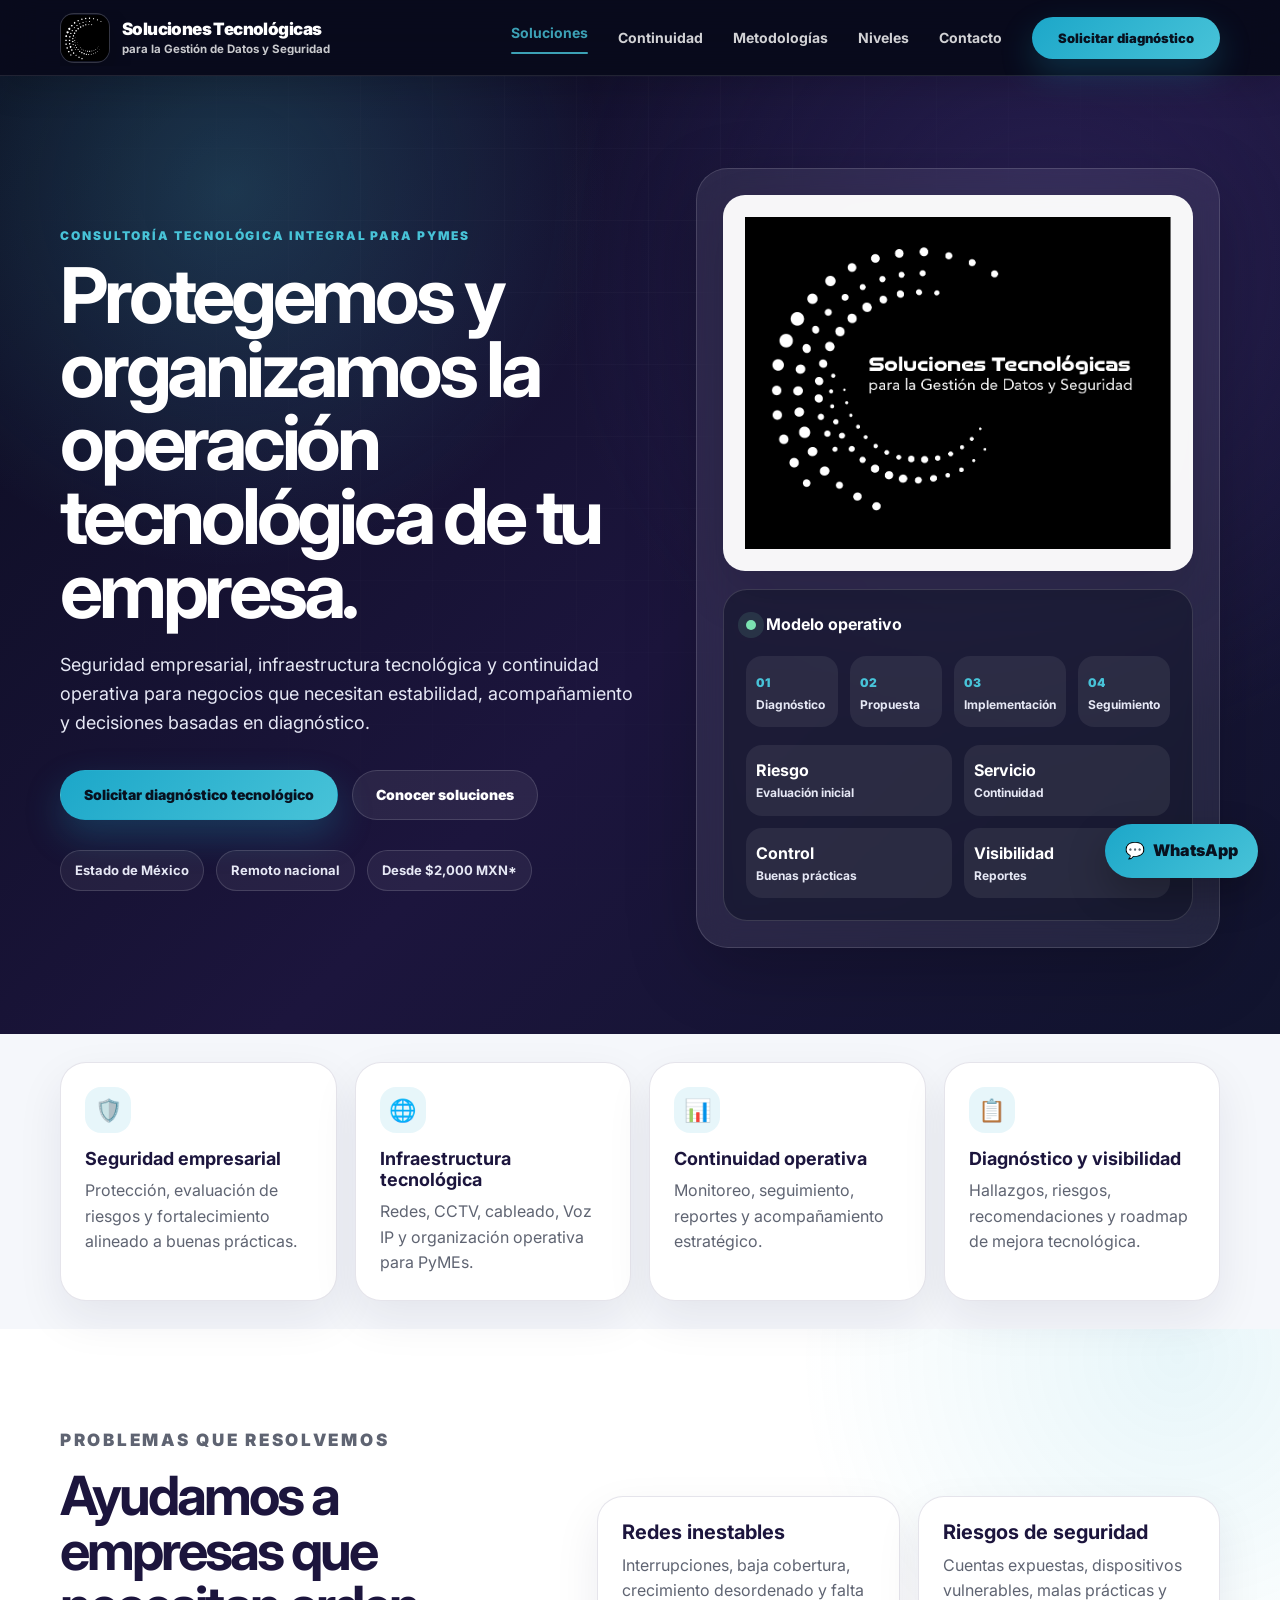
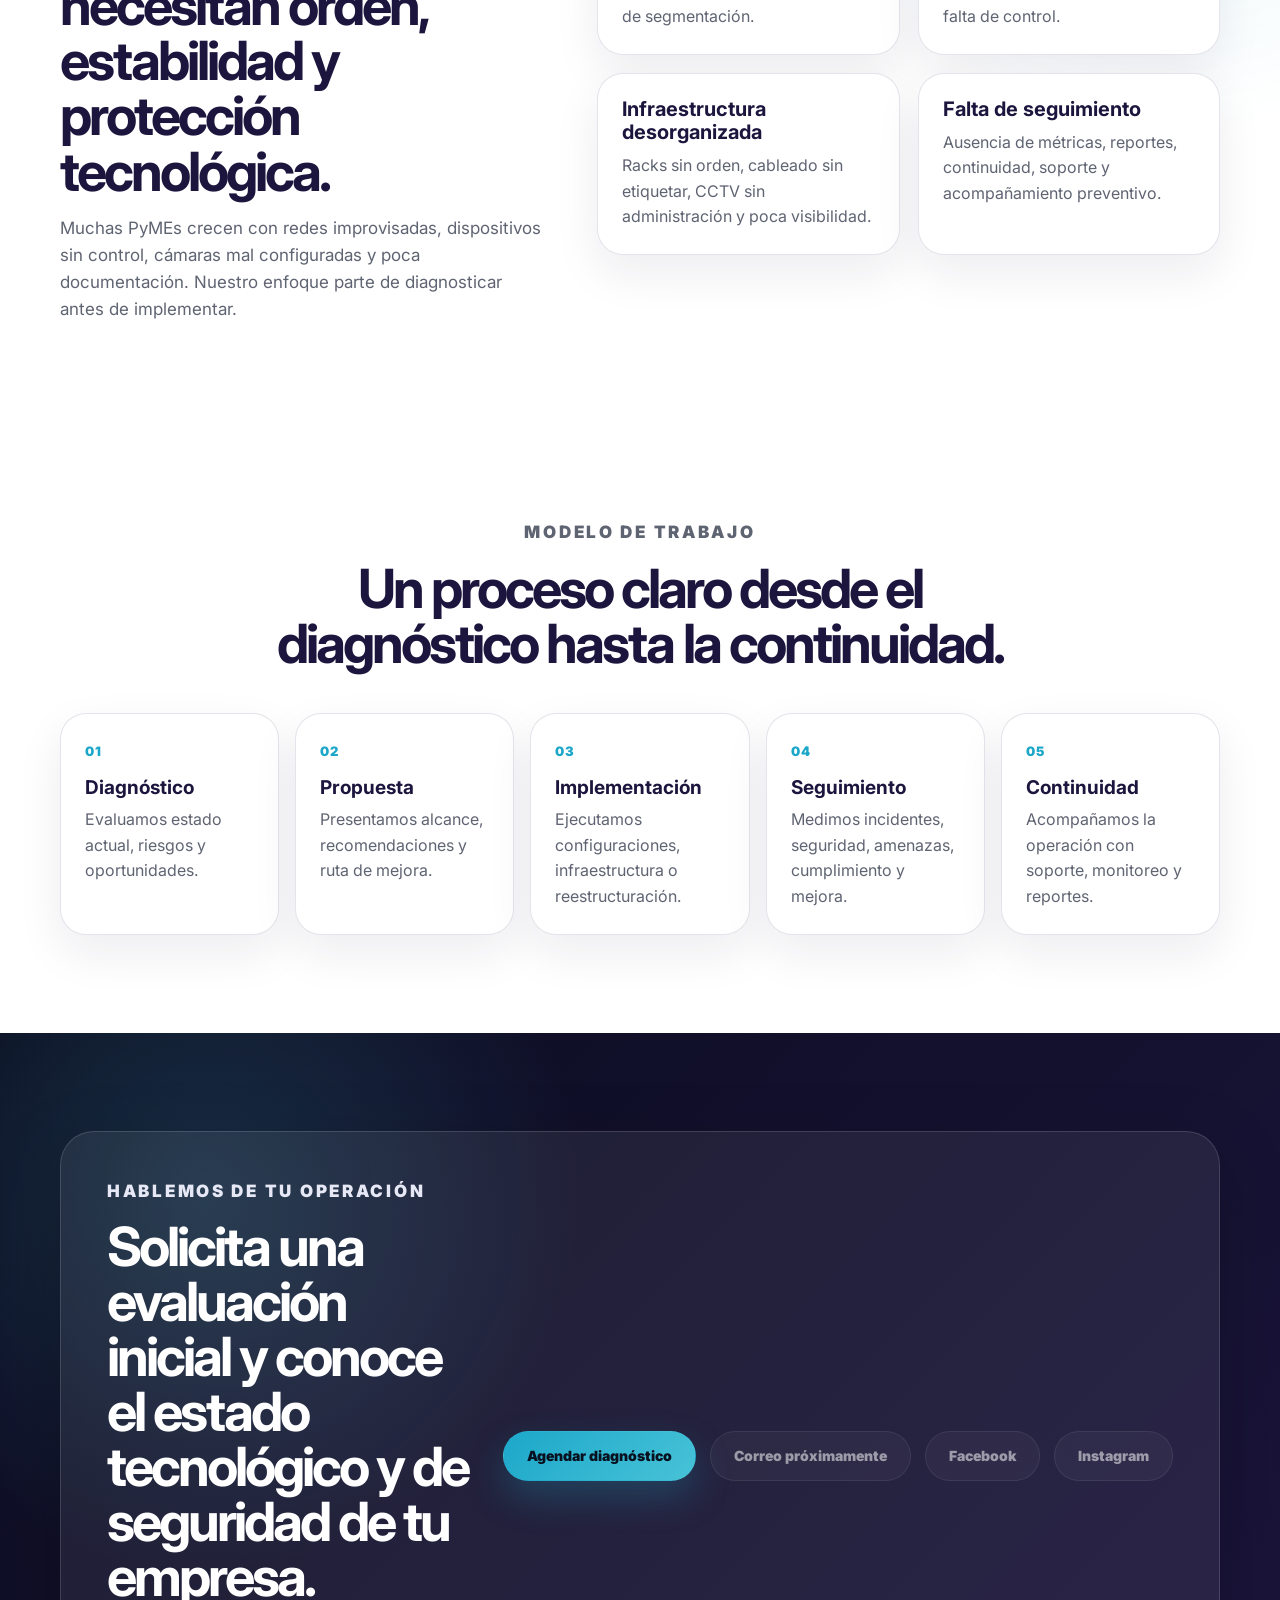
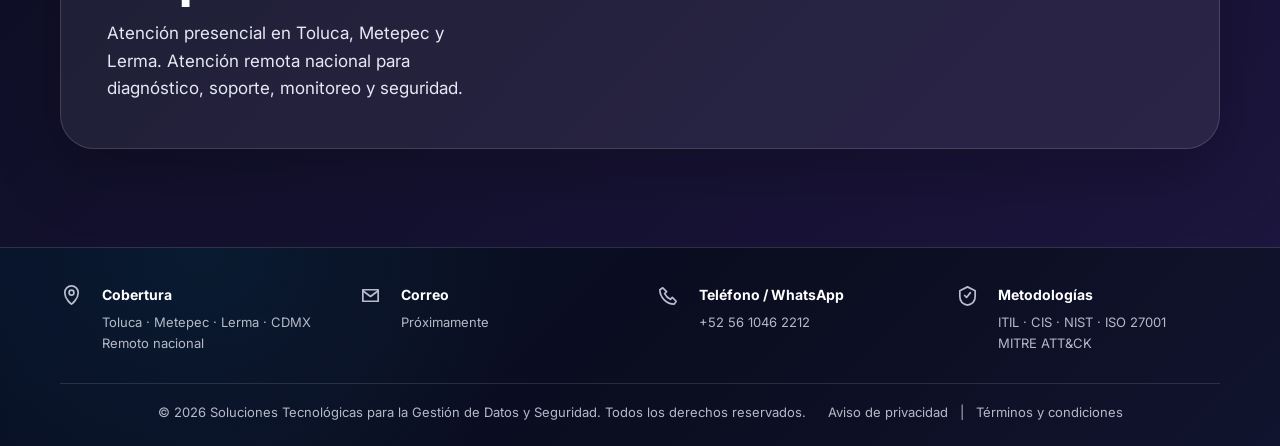
==== commit 84c66bfe: "fix index structure" ====
--- a/index.html
+++ b/index.html
@@ -3,8 +3,8 @@
 <head>
   <meta charset="UTF-8" />
   <meta name="viewport" content="width=device-width, initial-scale=1.0" />
-  <title>STGDyS | Seguridad, Infraestructura y Continuidad Operativa</title>
-  <meta name="description" content="Consultoría tecnológica integral para PyMEs: seguridad empresarial, infraestructura tecnológica, diagnóstico, reestructuración, monitoreo y continuidad operativa." />
+  <title>STGDyS | Consultoría tecnológica integral para PyMEs</title>
+  <meta name="description" content="Consultoría tecnológica integral para PyMEs: seguridad, infraestructura y continuidad operativa." />
   <meta name="theme-color" content="#1C153D" />
   <link rel="icon" href="./assets/favicon.ico" sizes="any">
   <link rel="icon" type="image/png" href="./assets/favicon-32.png">
@@ -18,7 +18,7 @@
 <body>
   <header class="site-header">
     <nav class="nav container">
-      <a href="#inicio" class="brand brand-navbar-final" aria-label="Ir al inicio">
+      <a href="./index.html" class="brand brand-navbar-final" aria-label="Ir al inicio">
         <span class="brand-symbol">
           <img src="./assets/logo-navbar-optmized.PNG" alt="" aria-hidden="true">
         </span>
@@ -29,20 +29,20 @@
       </a>
       <div class="nav-right">
         <div class="nav-links" id="navLinks">
-          <a href="#soluciones" class="is-active">Soluciones</a>
-          <a href="#continuidad">Continuidad</a>
-          <a href="#metodologias">Metodologías</a>
-          <a href="#niveles">Niveles</a>
-          <a href="#contacto">Contacto</a>
+          <a href="./soluciones.html" class="is-active">Soluciones</a>
+          <a href="./continuidad.html">Continuidad</a>
+          <a href="./metodologias.html">Metodologías</a>
+          <a href="./niveles.html">Niveles</a>
+          <a href="./contacto.html">Contacto</a>
         </div>
-        <a class="nav-cta" href="https://wa.me/525610464412?text=Hola%2C%20quiero%20solicitar%20un%20diagn%C3%B3stico%20tecnol%C3%B3gico%20para%20mi%20empresa." target="_blank" rel="noopener">Solicitar diagnóstico</a>
+        <a class="nav-cta" href="https://wa.me/525610462212?text=Hola%2C%20quiero%20solicitar%20un%20diagn%C3%B3stico%20tecnol%C3%B3gico%20para%20mi%20empresa." target="_blank" rel="noopener">Solicitar diagnóstico</a>
         <button class="nav-toggle" aria-label="Abrir menú" aria-expanded="false" aria-controls="navLinks"><span></span><span></span><span></span></button>
       </div>
     </nav>
   </header>
 
   <main>
-    <section id="inicio" class="hero">
+<section id="inicio" class="hero">
       <div class="hero-grid-bg"></div>
       <div class="container hero-grid">
         <div class="hero-content reveal">
@@ -50,7 +50,7 @@
           <h1>Protegemos y organizamos la operación tecnológica de tu empresa.</h1>
           <p class="hero-description">Seguridad empresarial, infraestructura tecnológica y continuidad operativa para negocios que necesitan estabilidad, acompañamiento y decisiones basadas en diagnóstico.</p>
           <div class="hero-actions">
-            <a class="btn btn-primary" href="https://wa.me/525610464412?text=Hola%2C%20quiero%20solicitar%20un%20diagn%C3%B3stico%20tecnol%C3%B3gico%20para%20mi%20empresa." target="_blank" rel="noopener">Solicitar diagnóstico tecnológico</a>
+            <a class="btn btn-primary" href="https://wa.me/525610462212?text=Hola%2C%20quiero%20solicitar%20un%20diagn%C3%B3stico%20tecnol%C3%B3gico%20para%20mi%20empresa." target="_blank" rel="noopener">Solicitar diagnóstico tecnológico</a>
             <a class="btn btn-secondary" href="#soluciones">Conocer soluciones</a>
           </div>
           <div class="trust-pills"><span>Estado de México</span><span>Remoto nacional</span><span>Desde $2,000 MXN*</span></div>
@@ -77,7 +77,8 @@
       </div>
     </section>
 
-    <section class="confidence-section">
+    
+<section class="confidence-section">
       <div class="container confidence-grid">
         <article class="confidence-card reveal"><span>🛡️</span><h3>Seguridad empresarial</h3><p>Protección, evaluación de riesgos y fortalecimiento alineado a buenas prácticas.</p></article>
         <article class="confidence-card reveal"><span>🌐</span><h3>Infraestructura tecnológica</h3><p>Redes, CCTV, cableado, Voz IP y organización operativa para PyMEs.</p></article>
@@ -86,7 +87,8 @@
       </div>
     </section>
 
-    <section class="section problems-section">
+    
+<section class="section problems-section">
       <div class="container split-grid">
         <div class="section-heading reveal">
           <p class="eyebrow">Problemas que resolvemos</p>
@@ -102,192 +104,8 @@
       </div>
     </section>
 
-    <section id="soluciones" class="section solutions-section">
-      <div class="container">
-        <div class="section-heading center reveal">
-          <p class="eyebrow">Soluciones principales</p>
-          <h2>Soluciones para continuidad y protección empresarial.</h2>
-          <p>
-            Diseñamos e implementamos soluciones tecnológicas alineadas a mejores prácticas para mantener
-            tu operación segura, estable y preparada para crecer.
-          </p>
-        </div>
-
-        <div class="solutions-grid premium-cards">
-          <article class="solution-card featured reveal">
-            <div class="solution-top">
-              <span>Servicio de entrada</span>
-              <svg class="tech-icon" viewBox="0 0 64 64" aria-hidden="true">
-                <path d="M14 10h24l10 10v18" />
-                <path d="M38 10v12h12" />
-                <path d="M20 28h16M20 36h10" />
-                <circle cx="42" cy="42" r="10" />
-                <path d="M49 49l9 9" />
-              </svg>
-            </div>
-            <h3>Diagnóstico Tecnológico</h3>
-            <p>
-              Revisión inicial de red, seguridad básica, dispositivos, riesgos y hallazgos para conocer
-              el estado real de tu operación antes de invertir.
-            </p>
-            <ul>
-              <li>Máximo 2 horas</li>
-              <li>No incluye pruebas invasivas</li>
-              <li>Hallazgos y recomendaciones</li>
-              <li>Cotización personalizada</li>
-            </ul>
-            <a href="https://wa.me/525610464412?text=Hola%2C%20quiero%20solicitar%20un%20diagn%C3%B3stico%20tecnol%C3%B3gico." target="_blank" rel="noopener">Solicitar evaluación inicial →</a>
-          </article>
-
-          <article class="solution-card reveal">
-            <div class="solution-top">
-              <span>Autoridad</span>
-              <svg class="tech-icon" viewBox="0 0 64 64" aria-hidden="true">
-                <path d="M32 6l20 8v16c0 14-8 23-20 28C20 53 12 44 12 30V14l20-8z" />
-                <path d="M24 30v-5a8 8 0 0 1 16 0v5" />
-                <rect x="22" y="30" width="20" height="16" rx="3" />
-                <path d="M32 36v5" />
-              </svg>
-            </div>
-            <h3>Seguridad Empresarial</h3>
-            <p>
-              Evaluación, protección, fortalecimiento, monitoreo y recomendaciones alineadas a mejores prácticas
-              para reducir riesgos y amenazas.
-            </p>
-            <ul>
-              <li>Evaluación de seguridad</li>
-              <li>Hardening y revisión de accesos</li>
-              <li>Respuesta inicial a incidentes</li>
-              <li>Simulación y capacitación</li>
-            </ul>
-            <a href="#contacto">Conocer más →</a>
-          </article>
-
-          <article class="solution-card reveal">
-            <div class="solution-top">
-              <span>Operación</span>
-              <svg class="tech-icon" viewBox="0 0 64 64" aria-hidden="true">
-                <rect x="26" y="6" width="12" height="10" rx="2" />
-                <rect x="8" y="44" width="12" height="10" rx="2" />
-                <rect x="26" y="44" width="12" height="10" rx="2" />
-                <rect x="44" y="44" width="12" height="10" rx="2" />
-                <path d="M32 16v14M14 44V30h36v14M32 30v14" />
-              </svg>
-            </div>
-            <h3>Infraestructura Tecnológica</h3>
-            <p>
-              Diseño, implementación y organización de redes, cableado estructurado, CCTV, Voz IP, sites
-              y racks profesionales.
-            </p>
-            <ul>
-              <li>Redes empresariales</li>
-              <li>Cableado estructurado</li>
-              <li>CCTV para negocios</li>
-              <li>Voz IP y comunicaciones</li>
-            </ul>
-            <a href="#contacto">Conocer más →</a>
-          </article>
-
-          <article class="solution-card wide reveal">
-            <div class="solution-top">
-              <span>Premium</span>
-              <svg class="tech-icon" viewBox="0 0 64 64" aria-hidden="true">
-                <rect x="12" y="10" width="40" height="10" rx="2" />
-                <rect x="12" y="27" width="40" height="10" rx="2" />
-                <rect x="12" y="44" width="40" height="10" rx="2" />
-                <path d="M20 15h2M20 32h2M20 49h2M30 15h14M30 32h14M30 49h14" />
-              </svg>
-            </div>
-            <h3>Reestructuración Tecnológica</h3>
-            <p>
-              Análisis, rediseño, reorganización, segmentación y documentación para empresas que necesitan
-              orden, eficiencia y escalabilidad.
-            </p>
-            <ul>
-              <li>Análisis del estado actual</li>
-              <li>Rediseño y reorganización</li>
-              <li>Segmentación avanzada</li>
-              <li>Documentación técnica</li>
-            </ul>
-            <a href="#contacto">Conocer más →</a>
-          </article>
-
-          <article class="solution-card wide reveal">
-            <div class="solution-top">
-              <span>Servicio estrella</span>
-              <svg class="tech-icon" viewBox="0 0 64 64" aria-hidden="true">
-                <rect x="10" y="10" width="44" height="30" rx="4" />
-                <path d="M20 48h24M28 40v8M36 40v8" />
-                <path d="M20 30l7-7 6 5 9-11" />
-                <circle cx="48" cy="17" r="3" />
-                <path d="M48 24v6" />
-              </svg>
-            </div>
-            <h3>Continuidad Operativa</h3>
-            <p>
-              Monitoreo, seguridad, respaldo, redundancia, segmentación y seguimiento para mantener
-              tu operación estable y protegida.
-            </p>
-            <ul>
-              <li>Reportes bimestrales</li>
-              <li>Semáforos de prioridad</li>
-              <li>Seguimiento y métricas</li>
-              <li>Acompañamiento estratégico</li>
-            </ul>
-            <a href="#continuidad">Ver enfoque de continuidad →</a>
-          </article>
-        </div>
-      </div>
-    </section>
-
-    <section id="continuidad" class="section continuity-section">
-      <div class="container continuity-grid">
-        <div class="continuity-copy reveal">
-          <p class="eyebrow">Continuidad operativa</p>
-          <h2>Continuidad tecnológica para empresas que necesitan estabilidad operativa.</h2>
-          <p>Diseñamos un esquema de seguimiento para que tu empresa tenga visibilidad sobre incidentes, amenazas, cumplimiento, seguridad y mejora del servicio.</p>
-          <div class="continuity-benefits">
-            <div><strong>Monitoreo</strong><span>Seguimiento preventivo y detección temprana.</span></div>
-            <div><strong>Reportería</strong><span>Informes iniciales, bimestrales, incidentes y ejercicios.</span></div>
-            <div><strong>Seguridad</strong><span>Controles, recomendaciones y mejora continua.</span></div>
-            <div><strong>Acompañamiento</strong><span>Apoyo en transición tecnológica y toma de decisiones.</span></div>
-          </div>
-        </div>
-        <div class="dashboard-mock reveal">
-          <div class="dashboard-header"><span>Vista ejecutiva</span><strong>Continuidad</strong></div>
-          <div class="risk-panel"><div><span>Nivel actual</span><strong>Controlado</strong></div><em>Seguimiento activo</em></div>
-          <div class="bars"><div><span>Incidentes</span><i style="--w:36%"></i></div><div><span>Seguridad</span><i style="--w:72%"></i></div><div><span>Mejora</span><i style="--w:64%"></i></div><div><span>Cumplimiento</span><i style="--w:58%"></i></div><div><span>Amenazas</span><i style="--w:46%"></i></div></div>
-          <div class="priority-grid"><div class="p-critical">Crítico<span>Inmediato</span></div><div class="p-high">Alto<span>24 hrs</span></div><div class="p-medium">Medio<span>48 hrs</span></div><div class="p-low">Bajo<span>Mejor esfuerzo</span></div></div>
-        </div>
-      </div>
-    </section>
-
-    <section id="metodologias" class="section methodology-section">
-      <div class="container">
-        <div class="section-heading center reveal"><p class="eyebrow">Buenas prácticas y metodología</p><h2>Soluciones alineadas a marcos reconocidos y entendibles para PyMEs.</h2><p>Usamos metodologías y referencias reconocidas para estructurar diagnósticos, controles, seguimiento, respuesta a incidentes y mejora continua.</p></div>
-        <div class="method-grid">
-          <article class="method-card reveal"><strong>ITIL</strong><span>Gestión de servicios y mejora continua.</span></article>
-          <article class="method-card reveal"><strong>CIS</strong><span>Controles prácticos de seguridad.</span></article>
-          <article class="method-card reveal"><strong>NIST</strong><span>Riesgo, protección, respuesta y recuperación.</span></article>
-          <article class="method-card reveal"><strong>ISO 27001</strong><span>Gestión de seguridad de la información.</span></article>
-          <article class="method-card reveal"><strong>MITRE ATT&CK</strong><span>Contexto técnico para tácticas y amenazas.</span></article>
-        </div>
-      </div>
-    </section>
-
-    <section class="section reporting-section">
-      <div class="container reporting-grid">
-        <div class="section-heading reveal"><p class="eyebrow">Reportes y visibilidad</p><h2>El cliente no solo recibe servicio: recibe claridad.</h2><p>Los reportes convierten el trabajo técnico en información entendible para dueños, gerentes y responsables operativos.</p></div>
-        <div class="report-cards">
-          <article class="report-card reveal"><span>01</span><h3>Reporte inicial</h3><p>Estado actual, hallazgos, riesgos y recomendaciones al contratar el servicio.</p></article>
-          <article class="report-card reveal"><span>02</span><h3>Seguimiento bimestral</h3><p>Eventos, métricas, controles, actividades realizadas, riesgos actuales y tendencia.</p></article>
-          <article class="report-card reveal"><span>03</span><h3>Reporte de incidente</h3><p>Resumen, línea de tiempo, alcance, impacto, contención, corrección y evidencias.</p></article>
-          <article class="report-card reveal"><span>04</span><h3>Ejercicios de seguridad</h3><p>Resultados, métricas, recomendaciones y aprendizaje operativo para el personal.</p></article>
-        </div>
-      </div>
-    </section>
-
-    <section class="section process-section">
+    
+<section class="section process-section">
       <div class="container">
         <div class="section-heading center reveal"><p class="eyebrow">Modelo de trabajo</p><h2>Un proceso claro desde el diagnóstico hasta la continuidad.</h2></div>
         <div class="process-timeline">
@@ -300,24 +118,14 @@
       </div>
     </section>
 
-    <section id="niveles" class="section levels-section">
-      <div class="container">
-        <div class="section-heading center reveal"><p class="eyebrow">Contratos y niveles</p><h2>Niveles de servicio diseñados para crecer contigo.</h2><p>El alcance se define según necesidades, tamaño de operación, criticidad y nivel de acompañamiento requerido.</p></div>
-        <div class="levels-grid">
-          <article class="level-card reveal"><p>Contratación inicial</p><h3>Consultoría Inicial</h3><p>Diagnósticos, revisiones, evaluación básica, consultoría y recomendaciones.</p><ul><li>Diagnóstico tecnológico</li><li>Evaluación de seguridad</li><li>Revisión de red</li><li>Roadmap inicial</li></ul><strong>Cotización personalizada</strong></article>
-          <article class="level-card highlighted reveal"><p>Operación técnica</p><h3>Operación Profesional</h3><p>Configuración, implementación, reestructuración y operación técnica especializada.</p><ul><li>Configuración de redes</li><li>Implementaciones técnicas</li><li>Infraestructura tecnológica</li><li>Documentación técnica</li></ul><strong>Desde $2,000 MXN*</strong></article>
-          <article class="level-card reveal"><p>Servicio estratégico</p><h3>Continuidad Empresarial</h3><p>Servicios combinados de seguridad, monitoreo, seguimiento, reportes y continuidad.</p><ul><li>Monitoreo y seguimiento</li><li>Reportes bimestrales</li><li>Seguridad basada en buenas prácticas</li><li>Acompañamiento estratégico</li></ul><strong>Cotización personalizada</strong></article>
-        </div>
-        <p class="fine-print">*El precio mínimo de referencia puede variar según alcance, modalidad, ubicación, cantidad de activos y criticidad. No incluye compra de equipos, licenciamiento, internet, obra civil, electricidad, software de terceros ni garantías de fabricante.</p>
+    
+<section id="contacto" class="section final-cta-section">
+      <div class="container final-cta reveal">
+        <div><p class="eyebrow">Hablemos de tu operación</p><h2>Solicita una evaluación inicial y conoce el estado tecnológico y de seguridad de tu empresa.</h2><p>Atención presencial en Toluca, Metepec y Lerma. Atención remota nacional para diagnóstico, soporte, monitoreo y seguridad.</p></div>
+        <div class="cta-actions"><a class="btn btn-primary" href="https://wa.me/525610462212?text=Hola%2C%20quiero%20solicitar%20una%20evaluaci%C3%B3n%20inicial%20para%20mi%20empresa." target="_blank" rel="noopener">Agendar diagnóstico</a><a class="btn btn-secondary disabled" href="#" aria-disabled="true">Correo próximamente</a><a class="btn btn-secondary disabled" href="#" aria-disabled="true">Facebook</a><a class="btn btn-secondary disabled" href="#" aria-disabled="true">Instagram</a></div>
       </div>
     </section>
-
-    <section id="contacto" class="section final-cta-section">
-      <div class="container final-cta reveal">
-        <div><p class="eyebrow">Hablemos de tu operación</p><h2>Solicita una evaluación inicial y conoce el estado tecnológico y de seguridad de tu empresa.</h2><p>Atención presencial en Toluca, Metepec y Lerma. Atención remota nacional para diagnóstico, soporte, monitoreo y seguridad.</p></div>
-        <div class="cta-actions"><a class="btn btn-primary" href="https://wa.me/525610464412?text=Hola%2C%20quiero%20solicitar%20una%20evaluaci%C3%B3n%20inicial%20para%20mi%20empresa." target="_blank" rel="noopener">Agendar diagnóstico</a><a class="btn btn-secondary disabled" href="#" aria-disabled="true">Correo próximamente</a><a class="btn btn-secondary disabled" href="#" aria-disabled="true">Facebook</a><a class="btn btn-secondary disabled" href="#" aria-disabled="true">Instagram</a></div>
-      </div>
-    </section>
+  
   </main>
 
   <footer class="footer footer-compact">
@@ -334,7 +142,7 @@
 
       <div class="footer-item">
         <svg viewBox="0 0 24 24" aria-hidden="true"><path d="M6 4l4 4-2 2c1.5 3 3 4.5 6 6l2-2 4 4-2 3c-8 0-15-7-15-15l3-2z"/></svg>
-        <div><strong>Teléfono / WhatsApp</strong><span>+52 56 1046 4412</span></div>
+        <div><strong>Teléfono / WhatsApp</strong><span>+52 56 1046 2212</span></div>
       </div>
 
       <div class="footer-item">
@@ -345,11 +153,11 @@
 
     <div class="container footer-bottom">
       <p>© <span id="year"></span> Soluciones Tecnológicas para la Gestión de Datos y Seguridad. Todos los derechos reservados.</p>
-      <div><a href="#contacto">Aviso de privacidad</a><span>|</span><a href="#contacto">Términos y condiciones</a></div>
+      <div><a href="./contacto.html">Aviso de privacidad</a><span>|</span><a href="./contacto.html">Términos y condiciones</a></div>
     </div>
   </footer>
 
-  <a class="floating-whatsapp" href="https://wa.me/525610464412?text=Hola%2C%20quiero%20informaci%C3%B3n%20sobre%20sus%20servicios%20para%20mi%20empresa." target="_blank" rel="noopener"><span>WhatsApp</span></a>
+  <a class="floating-whatsapp" href="https://wa.me/525610462212?text=Hola%2C%20quiero%20informaci%C3%B3n%20sobre%20sus%20servicios%20para%20mi%20empresa." target="_blank" rel="noopener"><span>WhatsApp</span></a>
   <script src="./script.js"></script>
 </body>
 </html>
--- a/styles.css
+++ b/styles.css
@@ -290,3 +290,263 @@
     max-width: 145px;
   }
 }
+
+/* Multipage header fix: compact brand, no navbar overflow */
+.site-header {
+  min-height: 76px;
+}
+
+.nav {
+  height: 76px;
+  overflow: visible;
+}
+
+.brand-navbar-final {
+  display: inline-flex !important;
+  align-items: center;
+  gap: 12px;
+  min-width: 0;
+  max-width: 420px;
+}
+
+.brand-symbol {
+  width: 50px;
+  height: 50px;
+  display: grid;
+  place-items: center;
+  flex: 0 0 50px;
+  overflow: hidden;
+  border: 1px solid rgba(255,255,255,.14);
+  border-radius: 14px;
+  background: rgba(255,255,255,.045);
+  box-shadow: 0 10px 24px rgba(0,0,0,.16);
+}
+
+.brand-symbol img {
+  width: 100%;
+  height: 100%;
+  object-fit: cover;
+  object-position: center;
+  display: block;
+}
+
+.brand-name {
+  display: grid;
+  line-height: 1.05;
+  color: #fff;
+  min-width: 0;
+}
+
+.brand-name strong {
+  font-size: 17px;
+  font-weight: 900;
+  letter-spacing: -0.035em;
+  white-space: nowrap;
+}
+
+.brand-name small {
+  margin-top: 5px;
+  color: rgba(255,255,255,.78);
+  font-size: 11.5px;
+  font-weight: 700;
+  white-space: nowrap;
+}
+
+.brand-horizontal img {
+  width: auto;
+  max-height: none;
+}
+
+.hero {
+  padding-top: 92px;
+}
+
+@media (max-width: 1100px) {
+  .brand-navbar-final {
+    max-width: 310px;
+  }
+
+  .brand-name strong {
+    font-size: 15px;
+  }
+
+  .brand-name small {
+    font-size: 10.5px;
+  }
+
+  .brand-symbol {
+    width: 46px;
+    height: 46px;
+    flex-basis: 46px;
+  }
+}
+
+@media (max-width: 720px) {
+  .site-header {
+    min-height: 70px;
+  }
+
+  .nav {
+    height: 70px;
+  }
+
+  .brand-navbar-final {
+    max-width: 230px;
+    gap: 10px;
+  }
+
+  .brand-symbol {
+    width: 42px;
+    height: 42px;
+    flex-basis: 42px;
+    border-radius: 12px;
+  }
+
+  .brand-name strong {
+    max-width: 170px;
+    font-size: 14px;
+    overflow: hidden;
+    text-overflow: ellipsis;
+  }
+
+  .brand-name small {
+    display: none;
+  }
+
+  .hero {
+    padding-top: 64px;
+  }
+}
+
+@media (max-width: 390px) {
+  .brand-name strong {
+    max-width: 135px;
+  }
+}
+
+
+/* V3 FINAL NAVBAR FIX — clean isotipo + text, no oversized/stacked logo */
+.site-header {
+  height: 76px !important;
+  min-height: 76px !important;
+}
+
+.site-header .nav {
+  height: 76px !important;
+  min-height: 76px !important;
+  align-items: center !important;
+}
+
+.site-header .brand-navbar-final {
+  display: inline-flex !important;
+  flex-direction: row !important;
+  align-items: center !important;
+  gap: 12px !important;
+  width: auto !important;
+  max-width: 390px !important;
+  height: 56px !important;
+  min-width: 0 !important;
+  overflow: hidden !important;
+}
+
+.site-header .brand-symbol {
+  width: 50px !important;
+  height: 50px !important;
+  min-width: 50px !important;
+  max-width: 50px !important;
+  flex: 0 0 50px !important;
+  display: grid !important;
+  place-items: center !important;
+  overflow: hidden !important;
+  border: 1px solid rgba(255,255,255,.14) !important;
+  border-radius: 14px !important;
+  background: rgba(255,255,255,.045) !important;
+  box-shadow: 0 10px 24px rgba(0,0,0,.16) !important;
+}
+
+.site-header .brand-symbol img {
+  width: 100% !important;
+  height: 100% !important;
+  max-width: 100% !important;
+  max-height: 100% !important;
+  object-fit: contain !important;
+  object-position: center !important;
+  display: block !important;
+}
+
+.site-header .brand-name {
+  display: grid !important;
+  line-height: 1.05 !important;
+  min-width: 0 !important;
+  overflow: hidden !important;
+}
+
+.site-header .brand-name strong {
+  display: block !important;
+  color: #fff !important;
+  font-size: 17px !important;
+  font-weight: 900 !important;
+  letter-spacing: -0.035em !important;
+  white-space: nowrap !important;
+}
+
+.site-header .brand-name small {
+  display: block !important;
+  margin-top: 5px !important;
+  color: rgba(255,255,255,.78) !important;
+  font-size: 11.5px !important;
+  font-weight: 700 !important;
+  white-space: nowrap !important;
+}
+
+@media (max-width: 1100px) {
+  .site-header .brand-navbar-final {
+    max-width: 310px !important;
+  }
+  .site-header .brand-symbol {
+    width: 46px !important;
+    height: 46px !important;
+    min-width: 46px !important;
+    max-width: 46px !important;
+    flex-basis: 46px !important;
+  }
+  .site-header .brand-name strong {
+    font-size: 15px !important;
+  }
+  .site-header .brand-name small {
+    font-size: 10.5px !important;
+  }
+}
+
+@media (max-width: 720px) {
+  .site-header {
+    height: 70px !important;
+    min-height: 70px !important;
+  }
+  .site-header .nav {
+    height: 70px !important;
+    min-height: 70px !important;
+  }
+  .site-header .brand-navbar-final {
+    height: 44px !important;
+    max-width: 225px !important;
+    gap: 10px !important;
+  }
+  .site-header .brand-symbol {
+    width: 42px !important;
+    height: 42px !important;
+    min-width: 42px !important;
+    max-width: 42px !important;
+    flex-basis: 42px !important;
+    border-radius: 12px !important;
+  }
+  .site-header .brand-name strong {
+    max-width: 165px !important;
+    font-size: 14px !important;
+    overflow: hidden !important;
+    text-overflow: ellipsis !important;
+  }
+  .site-header .brand-name small {
+    display: none !important;
+  }
+}
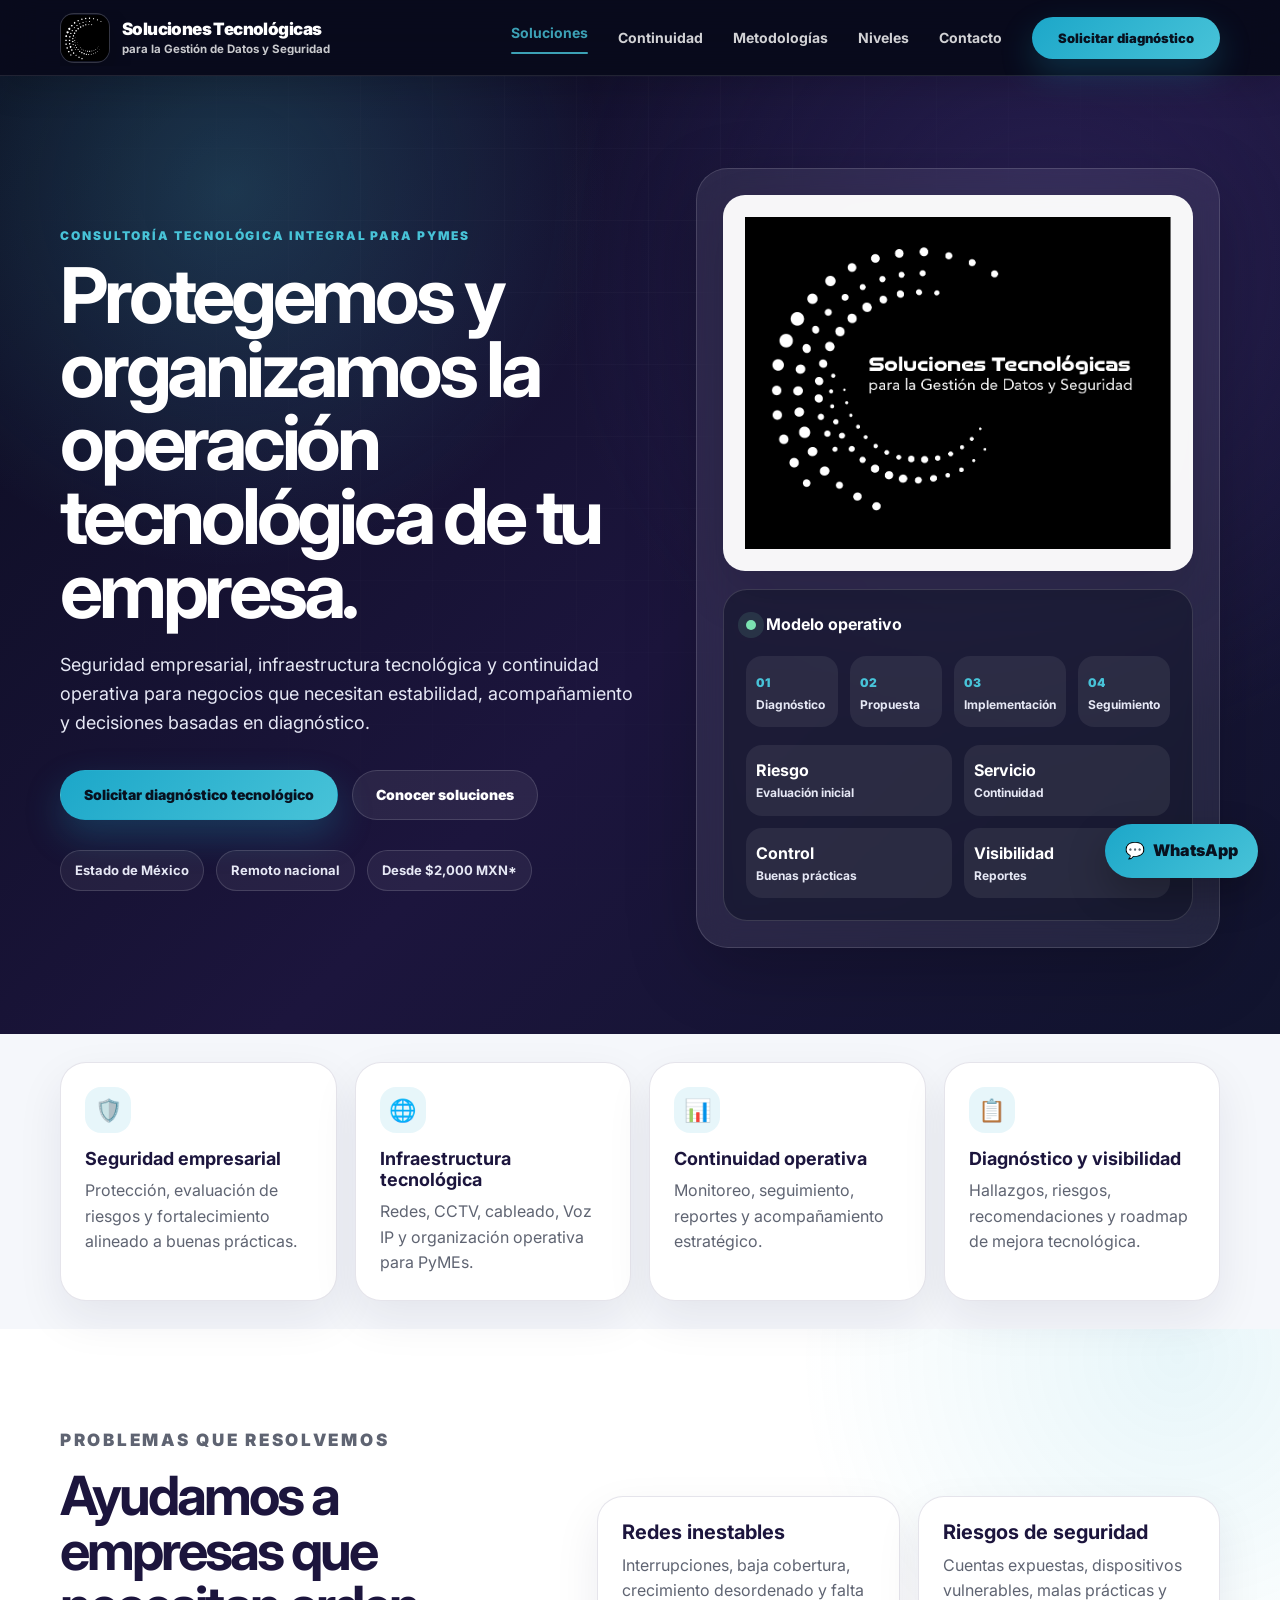
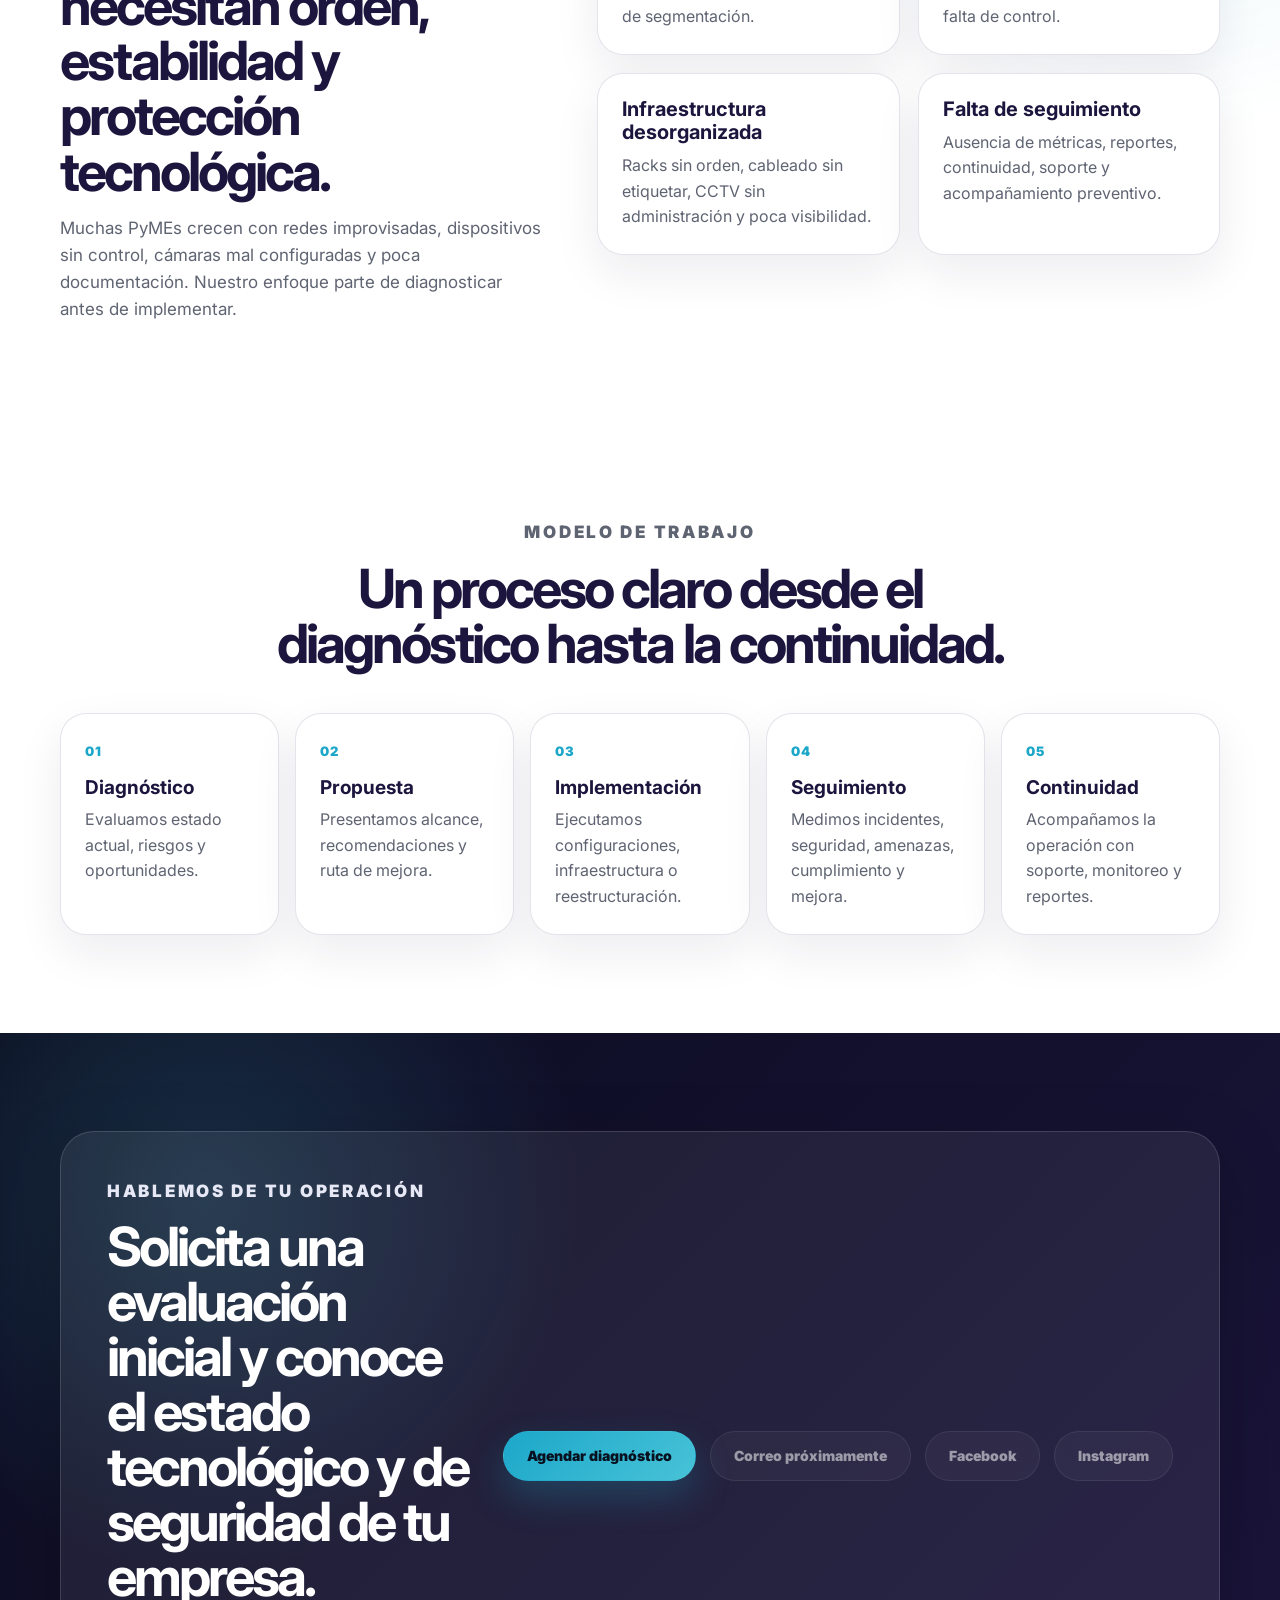
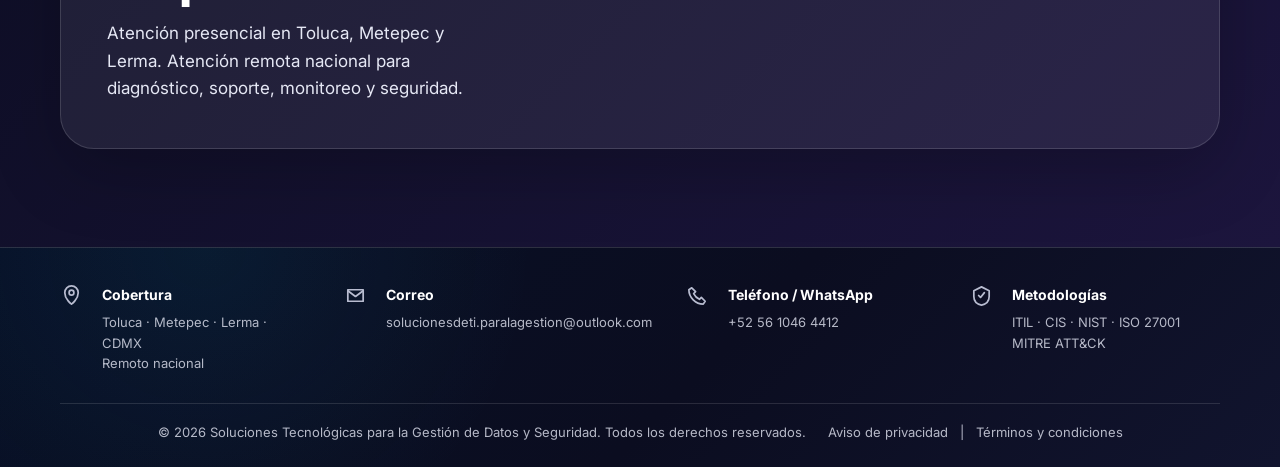
==== commit 464a875c: "fixing cllph footer" ====
--- a/index.html
+++ b/index.html
@@ -35,7 +35,7 @@
           <a href="./niveles.html">Niveles</a>
           <a href="./contacto.html">Contacto</a>
         </div>
-        <a class="nav-cta" href="https://wa.me/525610462212?text=Hola%2C%20quiero%20solicitar%20un%20diagn%C3%B3stico%20tecnol%C3%B3gico%20para%20mi%20empresa." target="_blank" rel="noopener">Solicitar diagnóstico</a>
+        <a class="nav-cta" href="https://wa.me/525610464412?text=Hola%2C%20quiero%20solicitar%20un%20diagn%C3%B3stico%20tecnol%C3%B3gico%20para%20mi%20empresa." target="_blank" rel="noopener">Solicitar diagnóstico</a>
         <button class="nav-toggle" aria-label="Abrir menú" aria-expanded="false" aria-controls="navLinks"><span></span><span></span><span></span></button>
       </div>
     </nav>
@@ -50,7 +50,7 @@
           <h1>Protegemos y organizamos la operación tecnológica de tu empresa.</h1>
           <p class="hero-description">Seguridad empresarial, infraestructura tecnológica y continuidad operativa para negocios que necesitan estabilidad, acompañamiento y decisiones basadas en diagnóstico.</p>
           <div class="hero-actions">
-            <a class="btn btn-primary" href="https://wa.me/525610462212?text=Hola%2C%20quiero%20solicitar%20un%20diagn%C3%B3stico%20tecnol%C3%B3gico%20para%20mi%20empresa." target="_blank" rel="noopener">Solicitar diagnóstico tecnológico</a>
+            <a class="btn btn-primary" href="https://wa.me/525610464412?text=Hola%2C%20quiero%20solicitar%20un%20diagn%C3%B3stico%20tecnol%C3%B3gico%20para%20mi%20empresa." target="_blank" rel="noopener">Solicitar diagnóstico tecnológico</a>
             <a class="btn btn-secondary" href="#soluciones">Conocer soluciones</a>
           </div>
           <div class="trust-pills"><span>Estado de México</span><span>Remoto nacional</span><span>Desde $2,000 MXN*</span></div>
@@ -122,7 +122,7 @@
 <section id="contacto" class="section final-cta-section">
       <div class="container final-cta reveal">
         <div><p class="eyebrow">Hablemos de tu operación</p><h2>Solicita una evaluación inicial y conoce el estado tecnológico y de seguridad de tu empresa.</h2><p>Atención presencial en Toluca, Metepec y Lerma. Atención remota nacional para diagnóstico, soporte, monitoreo y seguridad.</p></div>
-        <div class="cta-actions"><a class="btn btn-primary" href="https://wa.me/525610462212?text=Hola%2C%20quiero%20solicitar%20una%20evaluaci%C3%B3n%20inicial%20para%20mi%20empresa." target="_blank" rel="noopener">Agendar diagnóstico</a><a class="btn btn-secondary disabled" href="#" aria-disabled="true">Correo próximamente</a><a class="btn btn-secondary disabled" href="#" aria-disabled="true">Facebook</a><a class="btn btn-secondary disabled" href="#" aria-disabled="true">Instagram</a></div>
+        <div class="cta-actions"><a class="btn btn-primary" href="https://wa.me/525610464412?text=Hola%2C%20quiero%20solicitar%20una%20evaluaci%C3%B3n%20inicial%20para%20mi%20empresa." target="_blank" rel="noopener">Agendar diagnóstico</a><a class="btn btn-secondary disabled" href="#" aria-disabled="true">Correo próximamente</a><a class="btn btn-secondary disabled" href="#" aria-disabled="true">Facebook</a><a class="btn btn-secondary disabled" href="#" aria-disabled="true">Instagram</a></div>
       </div>
     </section>
   
@@ -137,12 +137,12 @@
 
       <div class="footer-item">
         <svg viewBox="0 0 24 24" aria-hidden="true"><path d="M4 6h16v12H4z"/><path d="M4 7l8 6 8-6"/></svg>
-        <div><strong>Correo</strong><span>Próximamente</span></div>
+        <div><strong>Correo</strong><span>solucionesdeti.paralagestion@outlook.com</span></div>
       </div>
 
       <div class="footer-item">
         <svg viewBox="0 0 24 24" aria-hidden="true"><path d="M6 4l4 4-2 2c1.5 3 3 4.5 6 6l2-2 4 4-2 3c-8 0-15-7-15-15l3-2z"/></svg>
-        <div><strong>Teléfono / WhatsApp</strong><span>+52 56 1046 2212</span></div>
+        <div><strong>Teléfono / WhatsApp</strong><span>+52 56 1046 4412</span></div>
       </div>
 
       <div class="footer-item">
@@ -157,7 +157,7 @@
     </div>
   </footer>
 
-  <a class="floating-whatsapp" href="https://wa.me/525610462212?text=Hola%2C%20quiero%20informaci%C3%B3n%20sobre%20sus%20servicios%20para%20mi%20empresa." target="_blank" rel="noopener"><span>WhatsApp</span></a>
+  <a class="floating-whatsapp" href="https://wa.me/525610464412?text=Hola%2C%20quiero%20informaci%C3%B3n%20sobre%20sus%20servicios%20para%20mi%20empresa." target="_blank" rel="noopener"><span>WhatsApp</span></a>
   <script src="./script.js"></script>
 </body>
 </html>
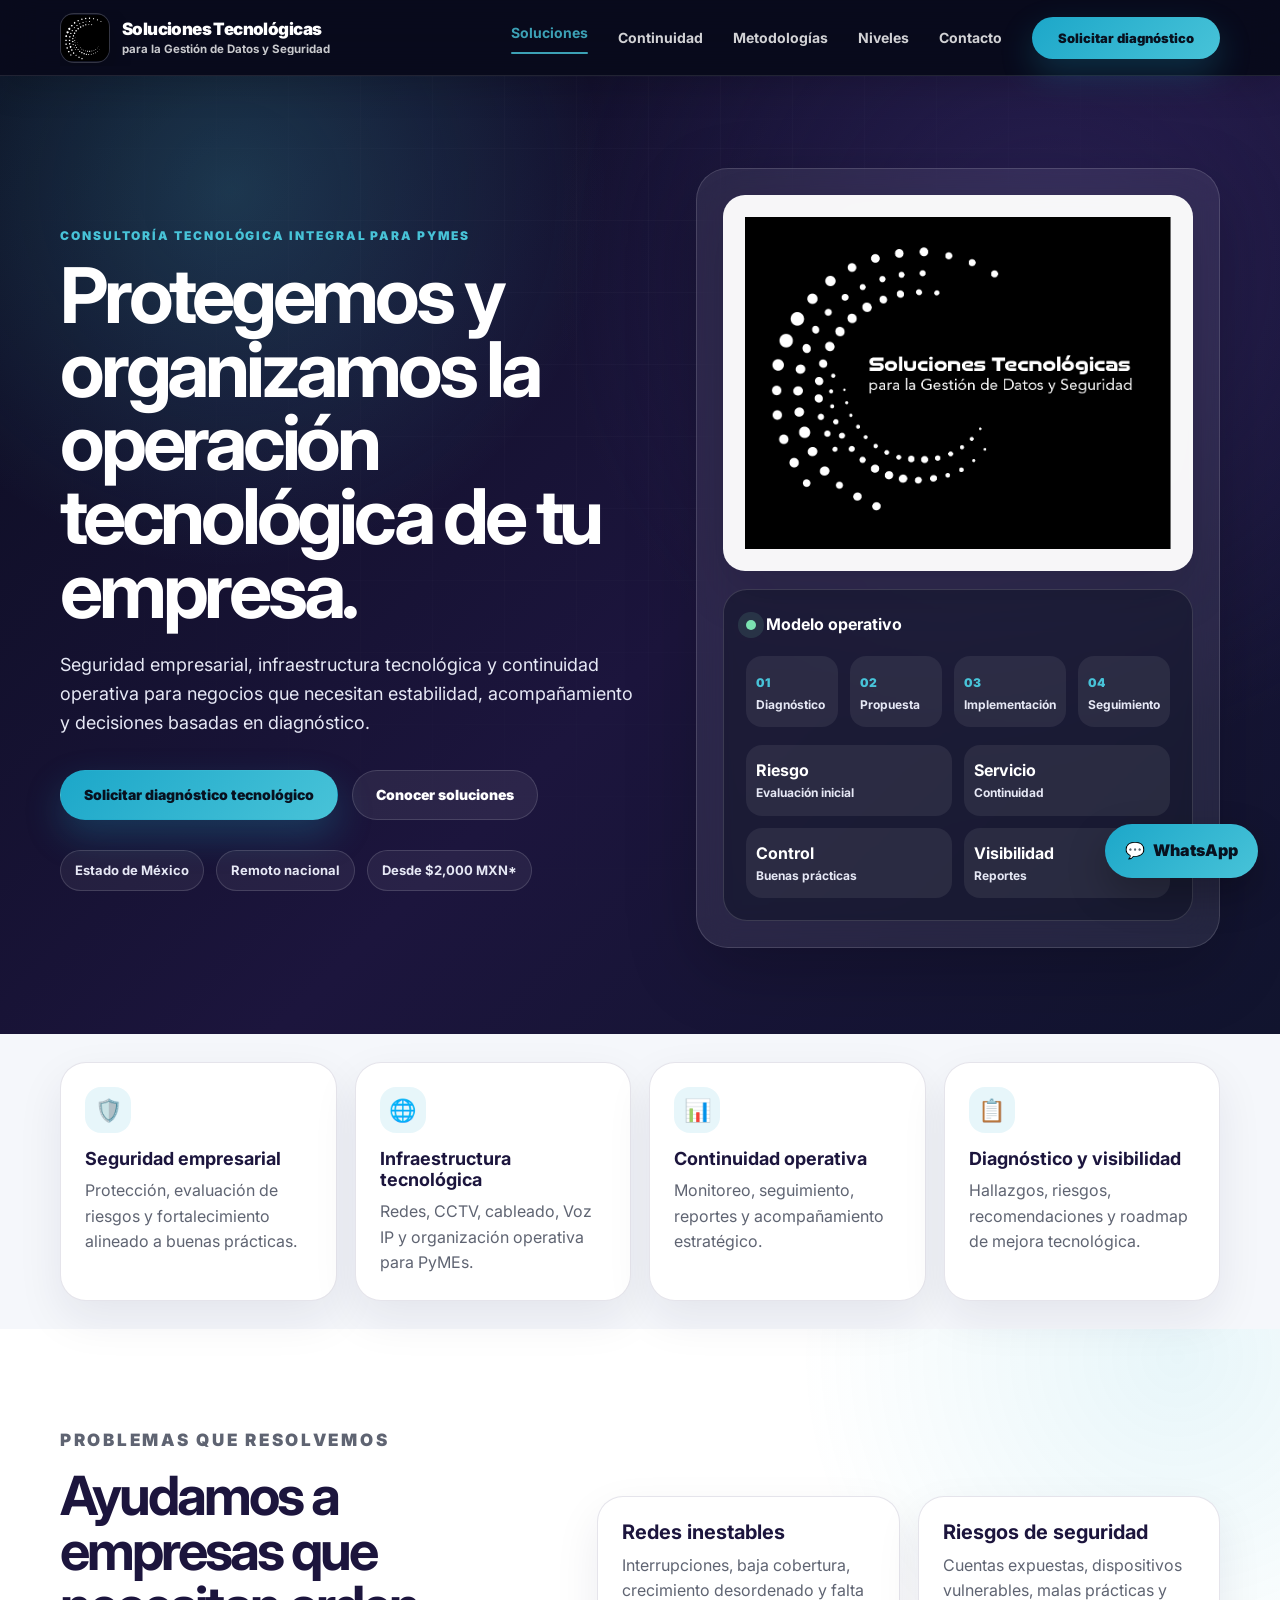
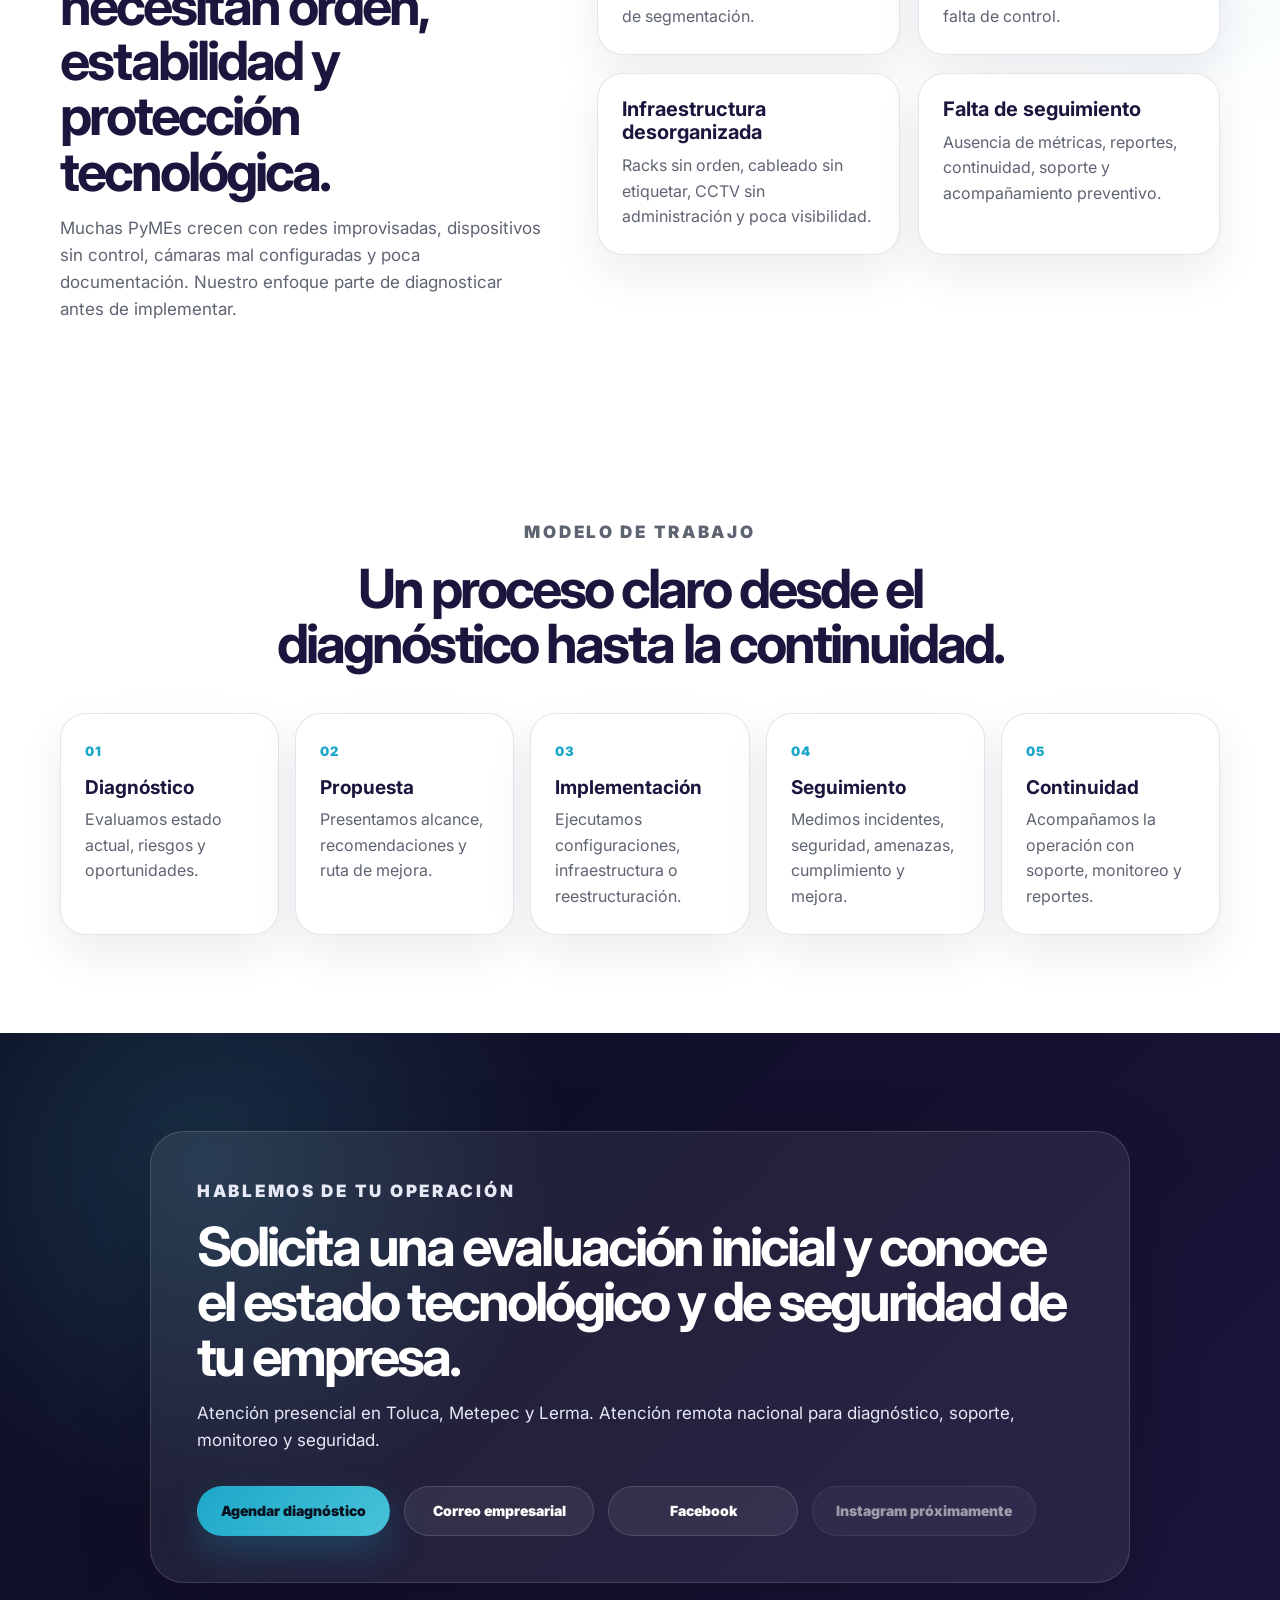
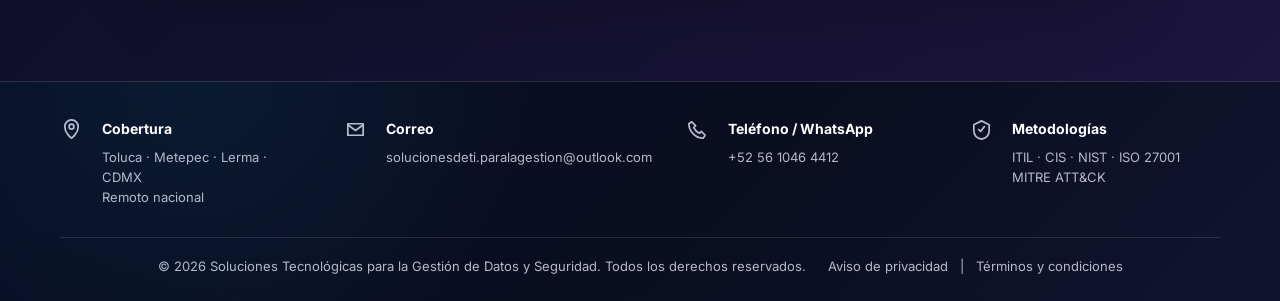
==== commit 743dc3b8: "adding new view in contact section" ====
--- a/index.html
+++ b/index.html
@@ -1,10 +1,12 @@
 <!DOCTYPE html>
 <html lang="es-MX">
+
 <head>
   <meta charset="UTF-8" />
   <meta name="viewport" content="width=device-width, initial-scale=1.0" />
   <title>STGDyS | Consultoría tecnológica integral para PyMEs</title>
-  <meta name="description" content="Consultoría tecnológica integral para PyMEs: seguridad, infraestructura y continuidad operativa." />
+  <meta name="description"
+    content="Consultoría tecnológica integral para PyMEs: seguridad, infraestructura y continuidad operativa." />
   <meta name="theme-color" content="#1C153D" />
   <link rel="icon" href="./assets/favicon.ico" sizes="any">
   <link rel="icon" type="image/png" href="./assets/favicon-32.png">
@@ -12,9 +14,11 @@
   <link rel="manifest" href="./assets/site.webmanifest">
   <link rel="preconnect" href="https://fonts.googleapis.com">
   <link rel="preconnect" href="https://fonts.gstatic.com" crossorigin>
-  <link href="https://fonts.googleapis.com/css2?family=Inter:wght@400;500;600;700;800;900&display=swap" rel="stylesheet">
+  <link href="https://fonts.googleapis.com/css2?family=Inter:wght@400;500;600;700;800;900&display=swap"
+    rel="stylesheet">
   <link rel="stylesheet" href="./styles.css" />
 </head>
+
 <body>
   <header class="site-header">
     <nav class="nav container">
@@ -35,36 +39,52 @@
           <a href="./niveles.html">Niveles</a>
           <a href="./contacto.html">Contacto</a>
         </div>
-        <a class="nav-cta" href="https://wa.me/525610464412?text=Hola%2C%20quiero%20solicitar%20un%20diagn%C3%B3stico%20tecnol%C3%B3gico%20para%20mi%20empresa." target="_blank" rel="noopener">Solicitar diagnóstico</a>
-        <button class="nav-toggle" aria-label="Abrir menú" aria-expanded="false" aria-controls="navLinks"><span></span><span></span><span></span></button>
+        <a class="nav-cta"
+          href="https://wa.me/525610464412?text=Hola%2C%20quiero%20solicitar%20un%20diagn%C3%B3stico%20tecnol%C3%B3gico%20para%20mi%20empresa."
+          target="_blank" rel="noopener">Solicitar diagnóstico</a>
+        <button class="nav-toggle" aria-label="Abrir menú" aria-expanded="false"
+          aria-controls="navLinks"><span></span><span></span><span></span></button>
       </div>
     </nav>
   </header>
 
   <main>
-<section id="inicio" class="hero">
+    <section id="inicio" class="hero">
       <div class="hero-grid-bg"></div>
       <div class="container hero-grid">
         <div class="hero-content reveal">
           <p class="eyebrow">Consultoría tecnológica integral para PyMEs</p>
           <h1>Protegemos y organizamos la operación tecnológica de tu empresa.</h1>
-          <p class="hero-description">Seguridad empresarial, infraestructura tecnológica y continuidad operativa para negocios que necesitan estabilidad, acompañamiento y decisiones basadas en diagnóstico.</p>
+          <p class="hero-description">Seguridad empresarial, infraestructura tecnológica y continuidad operativa para
+            negocios que necesitan estabilidad, acompañamiento y decisiones basadas en diagnóstico.</p>
           <div class="hero-actions">
-            <a class="btn btn-primary" href="https://wa.me/525610464412?text=Hola%2C%20quiero%20solicitar%20un%20diagn%C3%B3stico%20tecnol%C3%B3gico%20para%20mi%20empresa." target="_blank" rel="noopener">Solicitar diagnóstico tecnológico</a>
+            <a class="btn btn-primary"
+              href="https://wa.me/525610464412?text=Hola%2C%20quiero%20solicitar%20un%20diagn%C3%B3stico%20tecnol%C3%B3gico%20para%20mi%20empresa."
+              target="_blank" rel="noopener">Solicitar diagnóstico tecnológico</a>
             <a class="btn btn-secondary" href="#soluciones">Conocer soluciones</a>
           </div>
-          <div class="trust-pills"><span>Estado de México</span><span>Remoto nacional</span><span>Desde $2,000 MXN*</span></div>
+          <div class="trust-pills"><span>Estado de México</span><span>Remoto nacional</span><span>Desde $2,000
+              MXN*</span></div>
         </div>
 
         <aside class="hero-panel reveal">
-          <img src="./assets/logotipo-02.png" alt="Soluciones Tecnológicas para la Gestión de Datos y Seguridad" class="panel-logo" />
+          <img src="./assets/logotipo-02.png" alt="Soluciones Tecnológicas para la Gestión de Datos y Seguridad"
+            class="panel-logo" />
           <div class="operation-card">
             <div class="status-line"><span class="status-dot"></span><strong>Modelo operativo</strong></div>
             <div class="mini-flow">
-              <div><span>01</span><p>Diagnóstico</p></div>
-              <div><span>02</span><p>Propuesta</p></div>
-              <div><span>03</span><p>Implementación</p></div>
-              <div><span>04</span><p>Seguimiento</p></div>
+              <div><span>01</span>
+                <p>Diagnóstico</p>
+              </div>
+              <div><span>02</span>
+                <p>Propuesta</p>
+              </div>
+              <div><span>03</span>
+                <p>Implementación</p>
+              </div>
+              <div><span>04</span>
+                <p>Seguimiento</p>
+              </div>
             </div>
             <div class="metrics-grid">
               <div><strong>Riesgo</strong><span>Evaluación inicial</span></div>
@@ -77,87 +97,172 @@
       </div>
     </section>
 
-    
-<section class="confidence-section">
+
+    <section class="confidence-section">
       <div class="container confidence-grid">
-        <article class="confidence-card reveal"><span>🛡️</span><h3>Seguridad empresarial</h3><p>Protección, evaluación de riesgos y fortalecimiento alineado a buenas prácticas.</p></article>
-        <article class="confidence-card reveal"><span>🌐</span><h3>Infraestructura tecnológica</h3><p>Redes, CCTV, cableado, Voz IP y organización operativa para PyMEs.</p></article>
-        <article class="confidence-card reveal"><span>📊</span><h3>Continuidad operativa</h3><p>Monitoreo, seguimiento, reportes y acompañamiento estratégico.</p></article>
-        <article class="confidence-card reveal"><span>📋</span><h3>Diagnóstico y visibilidad</h3><p>Hallazgos, riesgos, recomendaciones y roadmap de mejora tecnológica.</p></article>
-      </div>
-    </section>
-
-    
-<section class="section problems-section">
+        <article class="confidence-card reveal"><span>🛡️</span>
+          <h3>Seguridad empresarial</h3>
+          <p>Protección, evaluación de riesgos y fortalecimiento alineado a buenas prácticas.</p>
+        </article>
+        <article class="confidence-card reveal"><span>🌐</span>
+          <h3>Infraestructura tecnológica</h3>
+          <p>Redes, CCTV, cableado, Voz IP y organización operativa para PyMEs.</p>
+        </article>
+        <article class="confidence-card reveal"><span>📊</span>
+          <h3>Continuidad operativa</h3>
+          <p>Monitoreo, seguimiento, reportes y acompañamiento estratégico.</p>
+        </article>
+        <article class="confidence-card reveal"><span>📋</span>
+          <h3>Diagnóstico y visibilidad</h3>
+          <p>Hallazgos, riesgos, recomendaciones y roadmap de mejora tecnológica.</p>
+        </article>
+      </div>
+    </section>
+
+
+    <section class="section problems-section">
       <div class="container split-grid">
         <div class="section-heading reveal">
           <p class="eyebrow">Problemas que resolvemos</p>
           <h2>Ayudamos a empresas que necesitan orden, estabilidad y protección tecnológica.</h2>
-          <p>Muchas PyMEs crecen con redes improvisadas, dispositivos sin control, cámaras mal configuradas y poca documentación. Nuestro enfoque parte de diagnosticar antes de implementar.</p>
+          <p>Muchas PyMEs crecen con redes improvisadas, dispositivos sin control, cámaras mal configuradas y poca
+            documentación. Nuestro enfoque parte de diagnosticar antes de implementar.</p>
         </div>
         <div class="problem-grid">
-          <article class="problem-card reveal"><h3>Redes inestables</h3><p>Interrupciones, baja cobertura, crecimiento desordenado y falta de segmentación.</p></article>
-          <article class="problem-card reveal"><h3>Riesgos de seguridad</h3><p>Cuentas expuestas, dispositivos vulnerables, malas prácticas y falta de control.</p></article>
-          <article class="problem-card reveal"><h3>Infraestructura desorganizada</h3><p>Racks sin orden, cableado sin etiquetar, CCTV sin administración y poca visibilidad.</p></article>
-          <article class="problem-card reveal"><h3>Falta de seguimiento</h3><p>Ausencia de métricas, reportes, continuidad, soporte y acompañamiento preventivo.</p></article>
-        </div>
-      </div>
-    </section>
-
-    
-<section class="section process-section">
+          <article class="problem-card reveal">
+            <h3>Redes inestables</h3>
+            <p>Interrupciones, baja cobertura, crecimiento desordenado y falta de segmentación.</p>
+          </article>
+          <article class="problem-card reveal">
+            <h3>Riesgos de seguridad</h3>
+            <p>Cuentas expuestas, dispositivos vulnerables, malas prácticas y falta de control.</p>
+          </article>
+          <article class="problem-card reveal">
+            <h3>Infraestructura desorganizada</h3>
+            <p>Racks sin orden, cableado sin etiquetar, CCTV sin administración y poca visibilidad.</p>
+          </article>
+          <article class="problem-card reveal">
+            <h3>Falta de seguimiento</h3>
+            <p>Ausencia de métricas, reportes, continuidad, soporte y acompañamiento preventivo.</p>
+          </article>
+        </div>
+      </div>
+    </section>
+
+
+    <section class="section process-section">
       <div class="container">
-        <div class="section-heading center reveal"><p class="eyebrow">Modelo de trabajo</p><h2>Un proceso claro desde el diagnóstico hasta la continuidad.</h2></div>
+        <div class="section-heading center reveal">
+          <p class="eyebrow">Modelo de trabajo</p>
+          <h2>Un proceso claro desde el diagnóstico hasta la continuidad.</h2>
+        </div>
         <div class="process-timeline">
-          <div class="process-step reveal"><span>01</span><h3>Diagnóstico</h3><p>Evaluamos estado actual, riesgos y oportunidades.</p></div>
-          <div class="process-step reveal"><span>02</span><h3>Propuesta</h3><p>Presentamos alcance, recomendaciones y ruta de mejora.</p></div>
-          <div class="process-step reveal"><span>03</span><h3>Implementación</h3><p>Ejecutamos configuraciones, infraestructura o reestructuración.</p></div>
-          <div class="process-step reveal"><span>04</span><h3>Seguimiento</h3><p>Medimos incidentes, seguridad, amenazas, cumplimiento y mejora.</p></div>
-          <div class="process-step reveal"><span>05</span><h3>Continuidad</h3><p>Acompañamos la operación con soporte, monitoreo y reportes.</p></div>
-        </div>
-      </div>
-    </section>
-
-    
-<section id="contacto" class="section final-cta-section">
+          <div class="process-step reveal"><span>01</span>
+            <h3>Diagnóstico</h3>
+            <p>Evaluamos estado actual, riesgos y oportunidades.</p>
+          </div>
+          <div class="process-step reveal"><span>02</span>
+            <h3>Propuesta</h3>
+            <p>Presentamos alcance, recomendaciones y ruta de mejora.</p>
+          </div>
+          <div class="process-step reveal"><span>03</span>
+            <h3>Implementación</h3>
+            <p>Ejecutamos configuraciones, infraestructura o reestructuración.</p>
+          </div>
+          <div class="process-step reveal"><span>04</span>
+            <h3>Seguimiento</h3>
+            <p>Medimos incidentes, seguridad, amenazas, cumplimiento y mejora.</p>
+          </div>
+          <div class="process-step reveal"><span>05</span>
+            <h3>Continuidad</h3>
+            <p>Acompañamos la operación con soporte, monitoreo y reportes.</p>
+          </div>
+        </div>
+      </div>
+    </section>
+
+
+    <section id="contacto" class="section final-cta-section">
       <div class="container final-cta reveal">
-        <div><p class="eyebrow">Hablemos de tu operación</p><h2>Solicita una evaluación inicial y conoce el estado tecnológico y de seguridad de tu empresa.</h2><p>Atención presencial en Toluca, Metepec y Lerma. Atención remota nacional para diagnóstico, soporte, monitoreo y seguridad.</p></div>
-        <div class="cta-actions"><a class="btn btn-primary" href="https://wa.me/525610464412?text=Hola%2C%20quiero%20solicitar%20una%20evaluaci%C3%B3n%20inicial%20para%20mi%20empresa." target="_blank" rel="noopener">Agendar diagnóstico</a><a class="btn btn-secondary disabled" href="#" aria-disabled="true">Correo próximamente</a><a class="btn btn-secondary disabled" href="#" aria-disabled="true">Facebook</a><a class="btn btn-secondary disabled" href="#" aria-disabled="true">Instagram</a></div>
-      </div>
-    </section>
-  
+        <div>
+          <p class="eyebrow">Hablemos de tu operación</p>
+          <h2>Solicita una evaluación inicial y conoce el estado tecnológico y de seguridad de tu empresa.</h2>
+          <p>Atención presencial en Toluca, Metepec y Lerma. Atención remota nacional para diagnóstico, soporte,
+            monitoreo y seguridad.</p>
+        </div>
+        <div class="cta-actions">
+
+          <a class="btn btn-primary"
+            href="https://wa.me/525610464412?text=Hola%2C%20quiero%20solicitar%20una%20evaluaci%C3%B3n%20inicial%20para%20mi%20empresa."
+            target="_blank" rel="noopener">
+            Agendar diagnóstico
+          </a>
+
+          <a class="btn btn-secondary" href="mailto:solucionesdeti.paralagestion@outlook.com">
+            Correo empresarial
+          </a>
+
+          <a class="btn btn-secondary" href="https://www.facebook.com/profile.php?id=61589852947900" target="_blank"
+            rel="noopener">
+            Facebook
+          </a>
+
+          <a class="btn btn-secondary disabled" href="#" aria-disabled="true">
+            Instagram próximamente
+          </a>
+
+        </div>
+      </div>
+    </section>
+
   </main>
 
   <footer class="footer footer-compact">
     <div class="container footer-main compact">
       <div class="footer-item">
-        <svg viewBox="0 0 24 24" aria-hidden="true"><path d="M12 21s7-5.1 7-12a7 7 0 0 0-14 0c0 6.9 7 12 7 12z"/><circle cx="12" cy="9" r="2.5"/></svg>
+        <svg viewBox="0 0 24 24" aria-hidden="true">
+          <path d="M12 21s7-5.1 7-12a7 7 0 0 0-14 0c0 6.9 7 12 7 12z" />
+          <circle cx="12" cy="9" r="2.5" />
+        </svg>
         <div><strong>Cobertura</strong><span>Toluca · Metepec · Lerma · CDMX<br>Remoto nacional</span></div>
       </div>
 
       <div class="footer-item">
-        <svg viewBox="0 0 24 24" aria-hidden="true"><path d="M4 6h16v12H4z"/><path d="M4 7l8 6 8-6"/></svg>
+        <svg viewBox="0 0 24 24" aria-hidden="true">
+          <path d="M4 6h16v12H4z" />
+          <path d="M4 7l8 6 8-6" />
+        </svg>
         <div><strong>Correo</strong><span>solucionesdeti.paralagestion@outlook.com</span></div>
       </div>
 
       <div class="footer-item">
-        <svg viewBox="0 0 24 24" aria-hidden="true"><path d="M6 4l4 4-2 2c1.5 3 3 4.5 6 6l2-2 4 4-2 3c-8 0-15-7-15-15l3-2z"/></svg>
+        <svg viewBox="0 0 24 24" aria-hidden="true">
+          <path d="M6 4l4 4-2 2c1.5 3 3 4.5 6 6l2-2 4 4-2 3c-8 0-15-7-15-15l3-2z" />
+        </svg>
         <div><strong>Teléfono / WhatsApp</strong><span>+52 56 1046 4412</span></div>
       </div>
 
       <div class="footer-item">
-        <svg viewBox="0 0 24 24" aria-hidden="true"><path d="M12 3l8 4v6c0 5-3.5 8-8 9-4.5-1-8-4-8-9V7l8-4z"/><path d="M9 12l2 2 4-5"/></svg>
+        <svg viewBox="0 0 24 24" aria-hidden="true">
+          <path d="M12 3l8 4v6c0 5-3.5 8-8 9-4.5-1-8-4-8-9V7l8-4z" />
+          <path d="M9 12l2 2 4-5" />
+        </svg>
         <div><strong>Metodologías</strong><span>ITIL · CIS · NIST · ISO 27001<br>MITRE ATT&CK</span></div>
       </div>
     </div>
 
     <div class="container footer-bottom">
-      <p>© <span id="year"></span> Soluciones Tecnológicas para la Gestión de Datos y Seguridad. Todos los derechos reservados.</p>
-      <div><a href="./contacto.html">Aviso de privacidad</a><span>|</span><a href="./contacto.html">Términos y condiciones</a></div>
+      <p>© <span id="year"></span> Soluciones Tecnológicas para la Gestión de Datos y Seguridad. Todos los derechos
+        reservados.</p>
+      <div><a href="./contacto.html">Aviso de privacidad</a><span>|</span><a href="./contacto.html">Términos y
+          condiciones</a></div>
     </div>
   </footer>
 
-  <a class="floating-whatsapp" href="https://wa.me/525610464412?text=Hola%2C%20quiero%20informaci%C3%B3n%20sobre%20sus%20servicios%20para%20mi%20empresa." target="_blank" rel="noopener"><span>WhatsApp</span></a>
+  <a class="floating-whatsapp"
+    href="https://wa.me/525610464412?text=Hola%2C%20quiero%20informaci%C3%B3n%20sobre%20sus%20servicios%20para%20mi%20empresa."
+    target="_blank" rel="noopener"><span>WhatsApp</span></a>
   <script src="./script.js"></script>
 </body>
-</html>
+
+</html>
--- a/styles.css
+++ b/styles.css
@@ -1,59 +1,1460 @@
-:root{--bg:#11142E;--deep:#0B0D20;--purple:#1C153D;--purple2:#2D245A;--cyan:#1CA7C9;--cyan2:#48C3D8;--green:#7BE3B1;--white:#fff;--surface:#F5F7FB;--text:#1F2430;--muted:#5F6472;--muted2:#B8BCD0;--line:rgba(255,255,255,.14);--darkline:rgba(45,36,90,.12);--shadow:0 22px 70px rgba(0,0,0,.22);--soft:0 18px 46px rgba(28,21,61,.08);--radius:26px}*{box-sizing:border-box;margin:0;padding:0}html{scroll-behavior:smooth;scroll-padding-top:86px}body{font-family:Inter,system-ui,-apple-system,BlinkMacSystemFont,"Segoe UI",sans-serif;color:var(--text);background:var(--deep);line-height:1.6}img{max-width:100%;display:block}a{text-decoration:none;color:inherit}ul{list-style:none}.container{width:min(1160px,calc(100% - 40px));margin:0 auto}.site-header{position:sticky;top:0;z-index:100;background:rgba(11,13,32,.74);border-bottom:1px solid rgba(255,255,255,.1);backdrop-filter:blur(18px);box-shadow:0 12px 32px rgba(0,0,0,.15)}.nav{height:78px;display:flex;align-items:center;justify-content:space-between}.brand{display:inline-flex;align-items:center;gap:12px;min-width:0}.brand-mark{width:48px;height:48px;padding:5px;display:grid;place-items:center;border:1px solid rgba(255,255,255,.13);border-radius:16px;background:radial-gradient(circle at 35% 25%,rgba(72,195,216,.18),transparent 46%),rgba(255,255,255,.05);box-shadow:0 12px 28px rgba(0,0,0,.14)}.brand-mark img{width:100%;height:100%;object-fit:contain}.brand-text{display:grid;line-height:1.05;color:#fff}.brand-text strong{font-size:16px;font-weight:900;letter-spacing:-.03em}.brand-text small{margin-top:4px;color:var(--muted2);font-size:12px;font-weight:650}.nav-right{display:flex;align-items:center;gap:18px}.nav-links{display:flex;align-items:center;gap:6px;color:#fff;font-size:14px;font-weight:700}.nav-links a{padding:10px 12px;border-radius:999px;opacity:.82;transition:.2s}.nav-links a:hover{opacity:1;color:var(--cyan2);background:rgba(255,255,255,.07)}.nav-cta,.btn,.floating-whatsapp{transition:.22s}.nav-cta{display:inline-flex;align-items:center;justify-content:center;min-height:42px;padding:0 17px;border-radius:999px;color:#08111F;background:linear-gradient(135deg,var(--cyan),var(--cyan2));font-size:13px;font-weight:900;box-shadow:0 14px 34px rgba(28,167,201,.24)}.nav-cta:hover,.btn:hover,.floating-whatsapp:hover{transform:translateY(-2px)}.nav-toggle{display:none;width:44px;height:44px;border:1px solid var(--line);background:rgba(255,255,255,.06);border-radius:14px;cursor:pointer}.nav-toggle span{display:block;width:20px;height:2px;background:#fff;margin:5px auto}.hero{position:relative;min-height:calc(100vh - 78px);padding:92px 0 86px;overflow:hidden;color:#fff;background:radial-gradient(circle at 18% 12%,rgba(72,195,216,.22),transparent 28%),radial-gradient(circle at 82% 20%,rgba(45,36,90,.65),transparent 38%),linear-gradient(135deg,#0B0D20 0%,#1C153D 55%,#11142E 100%)}.hero-grid-bg{position:absolute;inset:0;background-image:linear-gradient(rgba(255,255,255,.045) 1px,transparent 1px),linear-gradient(90deg,rgba(255,255,255,.045) 1px,transparent 1px);background-size:72px 72px;mask-image:radial-gradient(circle at 50% 20%,black,transparent 72%);opacity:.55}.hero-grid{position:relative;display:grid;grid-template-columns:1.05fr .95fr;gap:56px;align-items:center}.eyebrow{color:var(--cyan2);font-size:12px;font-weight:900;letter-spacing:.16em;text-transform:uppercase;margin-bottom:14px}.hero h1,.section-heading h2,.continuity-copy h2,.final-cta h2{letter-spacing:-.055em}.hero h1{max-width:760px;font-size:clamp(42px,6vw,78px);line-height:.96;margin-bottom:24px}.hero-description{max-width:720px;color:#E6E8F5;font-size:18px}.hero-actions,.cta-actions{display:flex;flex-wrap:wrap;gap:14px;margin-top:32px}.btn{display:inline-flex;align-items:center;justify-content:center;min-height:50px;padding:0 23px;border-radius:999px;font-size:14px;font-weight:900;border:1px solid transparent}.btn-primary{color:#08111F;background:linear-gradient(135deg,var(--cyan),var(--cyan2));box-shadow:0 16px 36px rgba(28,167,201,.25)}.btn-secondary{color:#fff;border-color:var(--line);background:rgba(255,255,255,.07)}.btn-secondary:hover{border-color:rgba(72,195,216,.55);background:rgba(255,255,255,.11)}.disabled{pointer-events:none;opacity:.55}.trust-pills{display:flex;flex-wrap:wrap;gap:12px;margin-top:30px}.trust-pills span{padding:9px 14px;border:1px solid var(--line);border-radius:999px;color:#E6E8F5;background:rgba(255,255,255,.06);font-size:13px;font-weight:700}.hero-panel{padding:26px;border:1px solid var(--line);border-radius:32px;background:rgba(255,255,255,.08);backdrop-filter:blur(18px);box-shadow:var(--shadow)}.panel-logo{padding:22px;border-radius:22px;background:rgba(255,255,255,.96);box-shadow:0 20px 52px rgba(0,0,0,.14)}.operation-card{margin-top:18px;padding:22px;border:1px solid var(--line);border-radius:24px;background:rgba(8,12,30,.42)}.status-line{display:flex;align-items:center;gap:10px;margin-bottom:18px}.status-dot{width:10px;height:10px;border-radius:50%;background:var(--green);box-shadow:0 0 0 8px rgba(123,227,177,.12)}.mini-flow,.metrics-grid{display:grid;gap:12px}.mini-flow{grid-template-columns:repeat(4,1fr);margin-bottom:18px}.mini-flow div,.metrics-grid div{padding:13px 10px;border-radius:16px;background:rgba(255,255,255,.07)}.mini-flow span{color:var(--cyan2);font-size:12px;font-weight:900}.mini-flow p,.metrics-grid span{color:#E6E8F5;font-size:12px;font-weight:700}.metrics-grid{grid-template-columns:repeat(2,1fr)}.metrics-grid strong,.metrics-grid span{display:block}.confidence-section{padding:28px 0;background:var(--surface)}.confidence-grid{display:grid;grid-template-columns:repeat(4,1fr);gap:18px}.confidence-card,.problem-card,.solution-card,.report-card,.process-step,.level-card,.method-card{border:1px solid var(--darkline);border-radius:var(--radius);background:#fff;box-shadow:var(--soft)}.confidence-card{padding:24px}.confidence-card span:first-child{display:grid;place-items:center;width:46px;height:46px;border-radius:16px;background:rgba(28,167,201,.1);font-size:22px;margin-bottom:16px}.confidence-card h3,.problem-card h3,.solution-card h3,.report-card h3,.process-step h3,.level-card h3{color:var(--purple);line-height:1.16}.confidence-card h3{font-size:18px;margin-bottom:8px}.confidence-card p,.problem-card p,.solution-card p,.report-card p,.process-step p,.level-card p,.section-heading p,.continuity-copy p,.final-cta p,.fine-print{color:var(--muted)}.section{padding:98px 0;background:#fff}.section-heading{max-width:780px}.section-heading.center{margin-inline:auto;text-align:center}.section-heading h2,.continuity-copy h2,.final-cta h2{color:var(--purple);font-size:clamp(32px,4.6vw,54px);line-height:1.02;margin-bottom:16px}.section-heading p,.continuity-copy p,.final-cta p{font-size:17px}.split-grid{display:grid;grid-template-columns:.88fr 1.12fr;gap:48px;align-items:center}.problems-section{background:radial-gradient(circle at 92% 4%,rgba(28,167,201,.1),transparent 28%),#fff}.problem-grid{display:grid;grid-template-columns:repeat(2,1fr);gap:18px}.problem-card{padding:24px}.problem-card h3{font-size:20px;margin-bottom:9px}.solutions-section,.levels-section,.reporting-section{background:var(--surface)}.solutions-grid{display:grid;grid-template-columns:repeat(4,1fr);gap:18px;margin-top:42px}.solution-card{padding:24px;min-height:420px;display:flex;flex-direction:column}.solution-card.featured,.solution-card.premium-wide{color:#fff;background:radial-gradient(circle at 18% 10%,rgba(72,195,216,.22),transparent 35%),linear-gradient(135deg,var(--purple),var(--purple2));border-color:rgba(255,255,255,.14)}.solution-card.featured,.solution-card.premium-wide{grid-column:span 2}.solution-card.featured h3,.solution-card.premium-wide h3,.solution-card.featured p,.solution-card.premium-wide p,.solution-card.featured li,.solution-card.premium-wide li{color:#fff}.solution-top{display:flex;align-items:center;justify-content:space-between;margin-bottom:20px}.solution-top span{display:inline-flex;padding:7px 10px;border-radius:999px;color:var(--cyan);background:rgba(28,167,201,.1);font-size:12px;font-weight:900}.featured .solution-top span,.premium-wide .solution-top span{color:var(--cyan2);background:rgba(255,255,255,.1)}.solution-top b{font-size:28px}.solution-card h3{font-size:25px;margin-bottom:12px}.solution-card ul{display:grid;gap:10px;margin:20px 0 22px}.solution-card li{color:var(--muted);font-size:14px}.solution-card li:before{content:"✓";color:var(--cyan);font-weight:900;margin-right:8px}.solution-card a{margin-top:auto;color:var(--cyan2);font-weight:900}.continuity-section{color:#fff;background:radial-gradient(circle at 12% 12%,rgba(72,195,216,.18),transparent 28%),linear-gradient(135deg,var(--deep),var(--purple))}.continuity-grid{display:grid;grid-template-columns:.95fr 1.05fr;gap:52px;align-items:center}.continuity-copy h2,.continuity-copy p{color:#fff}.continuity-copy p{color:#E6E8F5}.continuity-benefits{display:grid;grid-template-columns:repeat(2,1fr);gap:14px;margin-top:30px}.continuity-benefits div{padding:20px;border:1px solid var(--line);border-radius:20px;background:rgba(255,255,255,.07)}.continuity-benefits strong,.continuity-benefits span{display:block}.continuity-benefits span{margin-top:5px;color:#E6E8F5;font-size:14px}.dashboard-mock{padding:26px;border:1px solid var(--line);border-radius:32px;background:rgba(255,255,255,.08);box-shadow:var(--shadow);backdrop-filter:blur(18px)}.dashboard-header,.risk-panel{display:flex;align-items:center;justify-content:space-between}.dashboard-header{margin-bottom:22px}.dashboard-header span,.risk-panel span{color:var(--muted2);font-size:13px;font-weight:700}.dashboard-header strong{color:var(--cyan2)}.risk-panel{padding:20px;border-radius:22px;background:rgba(255,255,255,.07);margin-bottom:22px}.risk-panel strong{display:block;margin-top:3px;font-size:32px;line-height:1}.risk-panel em{padding:9px 12px;border-radius:999px;color:#08111F;background:var(--green);font-size:12px;font-weight:900;font-style:normal}.bars{display:grid;gap:14px}.bars div{display:grid;gap:7px}.bars span{color:#E6E8F5;font-size:13px;font-weight:700}.bars i{display:block;height:10px;overflow:hidden;border-radius:999px;background:rgba(255,255,255,.1)}.bars i:before{content:"";display:block;height:100%;width:var(--w);border-radius:inherit;background:linear-gradient(90deg,var(--cyan),var(--cyan2))}.priority-grid{display:grid;grid-template-columns:repeat(4,1fr);gap:8px;margin-top:22px}.priority-grid div{padding:12px 8px;border-radius:15px;text-align:center;color:#fff;font-size:12px;font-weight:900}.priority-grid span{display:block;margin-top:3px;font-size:10px;opacity:.86}.p-critical{background:rgba(218,62,62,.78)}.p-high{background:rgba(224,135,40,.78)}.p-medium{background:rgba(222,187,55,.78);color:#191919!important}.p-low{background:rgba(75,154,100,.78)}.method-grid{display:grid;grid-template-columns:repeat(5,1fr);gap:14px;margin-top:38px}.method-card{padding:22px;min-height:150px}.method-card strong{display:block;color:var(--purple);font-size:19px;margin-bottom:8px}.method-card span{color:var(--muted);font-size:14px}.reporting-grid{display:grid;grid-template-columns:.85fr 1.15fr;gap:46px;align-items:center}.report-cards{display:grid;grid-template-columns:repeat(2,1fr);gap:18px}.report-card{padding:24px}.report-card span,.process-step span,.level-card>p:first-child{color:var(--cyan);font-weight:900;font-size:13px;letter-spacing:.08em;text-transform:uppercase}.report-card h3{margin:12px 0 8px;font-size:20px}.process-timeline{display:grid;grid-template-columns:repeat(5,1fr);gap:16px;margin-top:42px}.process-step{padding:24px}.process-step h3{margin:14px 0 8px;font-size:19px}.levels-grid{display:grid;grid-template-columns:repeat(3,1fr);gap:18px;margin-top:42px}.level-card{padding:28px;display:flex;min-height:430px;flex-direction:column}.level-card.highlighted{color:#fff;background:radial-gradient(circle at 20% 8%,rgba(72,195,216,.22),transparent 35%),linear-gradient(135deg,var(--purple),var(--purple2));border-color:rgba(255,255,255,.14);transform:translateY(-10px)}.level-card.highlighted h3,.level-card.highlighted p,.level-card.highlighted li,.level-card.highlighted strong{color:#fff}.level-card h3{font-size:26px;margin:10px 0 12px}.level-card ul{display:grid;gap:10px;margin:22px 0}.level-card li{color:var(--muted);font-size:14px}.level-card li:before{content:"✓";color:var(--cyan);font-weight:900;margin-right:8px}.level-card strong{display:block;margin-top:auto;color:var(--purple)}.fine-print{margin-top:22px;font-size:13px;text-align:center}.final-cta-section{color:#fff;background:radial-gradient(circle at 16% 20%,rgba(72,195,216,.18),transparent 30%),linear-gradient(135deg,var(--deep),var(--purple))}.final-cta{display:grid;grid-template-columns:1fr auto;gap:34px;align-items:center;padding:46px;border:1px solid var(--line);border-radius:34px;background:rgba(255,255,255,.07);box-shadow:var(--shadow)}.final-cta h2,.final-cta p{color:#fff}.final-cta p{color:#E6E8F5}.footer{padding:32px 0;color:#E6E8F5;background:#070918;border-top:1px solid var(--line)}.footer-grid{display:flex;justify-content:space-between;gap:28px;align-items:center}.footer-brand{display:grid;gap:10px}.footer-brand img{width:220px;height:auto;opacity:.92}.footer p{color:var(--muted2);font-size:13px}.footer-info{text-align:right}.floating-whatsapp{position:fixed;right:22px;bottom:22px;z-index:90;display:inline-flex;align-items:center;justify-content:center;min-height:54px;padding:0 20px;border-radius:999px;color:#08111F;background:linear-gradient(135deg,var(--cyan),var(--cyan2));font-weight:900;box-shadow:0 16px 38px rgba(0,0,0,.26)}.floating-whatsapp:before{content:"💬";margin-right:8px}.reveal{opacity:0;transform:translateY(18px);transition:opacity .7s,transform .7s}.reveal.is-visible{opacity:1;transform:translateY(0)}@media(max-width:1100px){.solutions-grid{grid-template-columns:repeat(2,1fr)}.solution-card.featured,.solution-card.premium-wide{grid-column:span 1}.method-grid,.process-timeline{grid-template-columns:repeat(3,1fr)}.nav-links{display:none;position:absolute;left:16px;right:16px;top:88px;flex-direction:column;align-items:stretch;gap:4px;padding:12px;border:1px solid var(--line);border-radius:18px;background:rgba(11,13,32,.97);box-shadow:0 24px 60px rgba(0,0,0,.22)}.nav-links.is-open{display:flex}.nav-links a{padding:14px}.nav-toggle{display:block}}@media(max-width:920px){.hero-grid,.split-grid,.continuity-grid,.reporting-grid,.final-cta{grid-template-columns:1fr}.confidence-grid,.problem-grid,.levels-grid{grid-template-columns:repeat(2,1fr)}.level-card.highlighted{transform:none}.footer-grid{align-items:flex-start;flex-direction:column}.footer-info{text-align:left}}@media(max-width:720px){.container{width:min(100% - 28px,1160px)}.nav{height:72px}.brand-mark{width:42px;height:42px;border-radius:14px}.brand-text strong{font-size:14px}.brand-text small{display:none}.nav-cta{display:none}.nav-links{top:80px}.hero{min-height:auto;padding:64px 0 72px}.hero h1{font-size:38px;line-height:1.07}.hero-description,.section-heading p,.continuity-copy p,.final-cta p{font-size:16px}.hero-actions .btn,.cta-actions .btn{width:100%}.mini-flow,.metrics-grid,.confidence-grid,.problem-grid,.solutions-grid,.continuity-benefits,.method-grid,.report-cards,.process-timeline,.levels-grid,.priority-grid{grid-template-columns:1fr}.section{padding:74px 0}.section-heading h2,.continuity-copy h2,.final-cta h2{font-size:34px;letter-spacing:-.045em}.hero-panel,.dashboard-mock,.final-cta{padding:22px;border-radius:26px}.floating-whatsapp{left:14px;right:14px;bottom:14px;width:auto}.footer{padding-bottom:88px}.footer-brand img{width:190px}}
+:root {
+  --bg: #11142E;
+  --deep: #0B0D20;
+  --purple: #1C153D;
+  --purple2: #2D245A;
+  --cyan: #1CA7C9;
+  --cyan2: #48C3D8;
+  --green: #7BE3B1;
+  --white: #fff;
+  --surface: #F5F7FB;
+  --text: #1F2430;
+  --muted: #5F6472;
+  --muted2: #B8BCD0;
+  --line: rgba(255, 255, 255, .14);
+  --darkline: rgba(45, 36, 90, .12);
+  --shadow: 0 22px 70px rgba(0, 0, 0, .22);
+  --soft: 0 18px 46px rgba(28, 21, 61, .08);
+  --radius: 26px
+}
+
+* {
+  box-sizing: border-box;
+  margin: 0;
+  padding: 0
+}
+
+html {
+  scroll-behavior: smooth;
+  scroll-padding-top: 86px
+}
+
+body {
+  font-family: Inter, system-ui, -apple-system, BlinkMacSystemFont, "Segoe UI", sans-serif;
+  color: var(--text);
+  background: var(--deep);
+  line-height: 1.6
+}
+
+img {
+  max-width: 100%;
+  display: block
+}
+
+a {
+  text-decoration: none;
+  color: inherit
+}
+
+ul {
+  list-style: none
+}
+
+.container {
+  width: min(1160px, calc(100% - 40px));
+  margin: 0 auto
+}
+
+.site-header {
+  position: sticky;
+  top: 0;
+  z-index: 100;
+  background: rgba(11, 13, 32, .74);
+  border-bottom: 1px solid rgba(255, 255, 255, .1);
+  backdrop-filter: blur(18px);
+  box-shadow: 0 12px 32px rgba(0, 0, 0, .15)
+}
+
+.nav {
+  height: 78px;
+  display: flex;
+  align-items: center;
+  justify-content: space-between
+}
+
+.brand {
+  display: inline-flex;
+  align-items: center;
+  gap: 12px;
+  min-width: 0
+}
+
+.brand-mark {
+  width: 48px;
+  height: 48px;
+  padding: 5px;
+  display: grid;
+  place-items: center;
+  border: 1px solid rgba(255, 255, 255, .13);
+  border-radius: 16px;
+  background: radial-gradient(circle at 35% 25%, rgba(72, 195, 216, .18), transparent 46%), rgba(255, 255, 255, .05);
+  box-shadow: 0 12px 28px rgba(0, 0, 0, .14)
+}
+
+.brand-mark img {
+  width: 100%;
+  height: 100%;
+  object-fit: contain
+}
+
+.brand-text {
+  display: grid;
+  line-height: 1.05;
+  color: #fff
+}
+
+.brand-text strong {
+  font-size: 16px;
+  font-weight: 900;
+  letter-spacing: -.03em
+}
+
+.brand-text small {
+  margin-top: 4px;
+  color: var(--muted2);
+  font-size: 12px;
+  font-weight: 650
+}
+
+.nav-right {
+  display: flex;
+  align-items: center;
+  gap: 18px
+}
+
+.nav-links {
+  display: flex;
+  align-items: center;
+  gap: 6px;
+  color: #fff;
+  font-size: 14px;
+  font-weight: 700
+}
+
+.nav-links a {
+  padding: 10px 12px;
+  border-radius: 999px;
+  opacity: .82;
+  transition: .2s
+}
+
+.nav-links a:hover {
+  opacity: 1;
+  color: var(--cyan2);
+  background: rgba(255, 255, 255, .07)
+}
+
+.nav-cta,
+.btn,
+.floating-whatsapp {
+  transition: .22s
+}
+
+.nav-cta {
+  display: inline-flex;
+  align-items: center;
+  justify-content: center;
+  min-height: 42px;
+  padding: 0 17px;
+  border-radius: 999px;
+  color: #08111F;
+  background: linear-gradient(135deg, var(--cyan), var(--cyan2));
+  font-size: 13px;
+  font-weight: 900;
+  box-shadow: 0 14px 34px rgba(28, 167, 201, .24)
+}
+
+.nav-cta:hover,
+.btn:hover,
+.floating-whatsapp:hover {
+  transform: translateY(-2px)
+}
+
+.nav-toggle {
+  display: none;
+  width: 44px;
+  height: 44px;
+  border: 1px solid var(--line);
+  background: rgba(255, 255, 255, .06);
+  border-radius: 14px;
+  cursor: pointer
+}
+
+.nav-toggle span {
+  display: block;
+  width: 20px;
+  height: 2px;
+  background: #fff;
+  margin: 5px auto
+}
+
+.hero {
+  position: relative;
+  min-height: calc(100vh - 78px);
+  padding: 92px 0 86px;
+  overflow: hidden;
+  color: #fff;
+  background: radial-gradient(circle at 18% 12%, rgba(72, 195, 216, .22), transparent 28%), radial-gradient(circle at 82% 20%, rgba(45, 36, 90, .65), transparent 38%), linear-gradient(135deg, #0B0D20 0%, #1C153D 55%, #11142E 100%)
+}
+
+.hero-grid-bg {
+  position: absolute;
+  inset: 0;
+  background-image: linear-gradient(rgba(255, 255, 255, .045) 1px, transparent 1px), linear-gradient(90deg, rgba(255, 255, 255, .045) 1px, transparent 1px);
+  background-size: 72px 72px;
+  mask-image: radial-gradient(circle at 50% 20%, black, transparent 72%);
+  opacity: .55
+}
+
+.hero-grid {
+  position: relative;
+  display: grid;
+  grid-template-columns: 1.05fr .95fr;
+  gap: 56px;
+  align-items: center
+}
+
+.eyebrow {
+  color: var(--cyan2);
+  font-size: 12px;
+  font-weight: 900;
+  letter-spacing: .16em;
+  text-transform: uppercase;
+  margin-bottom: 14px
+}
+
+.hero h1,
+.section-heading h2,
+.continuity-copy h2,
+.final-cta h2 {
+  letter-spacing: -.055em
+}
+
+.hero h1 {
+  max-width: 760px;
+  font-size: clamp(42px, 6vw, 78px);
+  line-height: .96;
+  margin-bottom: 24px
+}
+
+.hero-description {
+  max-width: 720px;
+  color: #E6E8F5;
+  font-size: 18px
+}
+
+.hero-actions,
+.cta-actions {
+  display: flex;
+  flex-wrap: wrap;
+  gap: 14px;
+  margin-top: 32px
+}
+
+.btn {
+  display: inline-flex;
+  align-items: center;
+  justify-content: center;
+  min-height: 50px;
+  padding: 0 23px;
+  border-radius: 999px;
+  font-size: 14px;
+  font-weight: 900;
+  border: 1px solid transparent
+}
+
+.btn-primary {
+  color: #08111F;
+  background: linear-gradient(135deg, var(--cyan), var(--cyan2));
+  box-shadow: 0 16px 36px rgba(28, 167, 201, .25)
+}
+
+.btn-secondary {
+  color: #fff;
+  border-color: var(--line);
+  background: rgba(255, 255, 255, .07)
+}
+
+.btn-secondary:hover {
+  border-color: rgba(72, 195, 216, .55);
+  background: rgba(255, 255, 255, .11)
+}
+
+.disabled {
+  pointer-events: none;
+  opacity: .55
+}
+
+.trust-pills {
+  display: flex;
+  flex-wrap: wrap;
+  gap: 12px;
+  margin-top: 30px
+}
+
+.trust-pills span {
+  padding: 9px 14px;
+  border: 1px solid var(--line);
+  border-radius: 999px;
+  color: #E6E8F5;
+  background: rgba(255, 255, 255, .06);
+  font-size: 13px;
+  font-weight: 700
+}
+
+.hero-panel {
+  padding: 26px;
+  border: 1px solid var(--line);
+  border-radius: 32px;
+  background: rgba(255, 255, 255, .08);
+  backdrop-filter: blur(18px);
+  box-shadow: var(--shadow)
+}
+
+.panel-logo {
+  padding: 22px;
+  border-radius: 22px;
+  background: rgba(255, 255, 255, .96);
+  box-shadow: 0 20px 52px rgba(0, 0, 0, .14)
+}
+
+.operation-card {
+  margin-top: 18px;
+  padding: 22px;
+  border: 1px solid var(--line);
+  border-radius: 24px;
+  background: rgba(8, 12, 30, .42)
+}
+
+.status-line {
+  display: flex;
+  align-items: center;
+  gap: 10px;
+  margin-bottom: 18px
+}
+
+.status-dot {
+  width: 10px;
+  height: 10px;
+  border-radius: 50%;
+  background: var(--green);
+  box-shadow: 0 0 0 8px rgba(123, 227, 177, .12)
+}
+
+.mini-flow,
+.metrics-grid {
+  display: grid;
+  gap: 12px
+}
+
+.mini-flow {
+  grid-template-columns: repeat(4, 1fr);
+  margin-bottom: 18px
+}
+
+.mini-flow div,
+.metrics-grid div {
+  padding: 13px 10px;
+  border-radius: 16px;
+  background: rgba(255, 255, 255, .07)
+}
+
+.mini-flow span {
+  color: var(--cyan2);
+  font-size: 12px;
+  font-weight: 900
+}
+
+.mini-flow p,
+.metrics-grid span {
+  color: #E6E8F5;
+  font-size: 12px;
+  font-weight: 700
+}
+
+.metrics-grid {
+  grid-template-columns: repeat(2, 1fr)
+}
+
+.metrics-grid strong,
+.metrics-grid span {
+  display: block
+}
+
+.confidence-section {
+  padding: 28px 0;
+  background: var(--surface)
+}
+
+.confidence-grid {
+  display: grid;
+  grid-template-columns: repeat(4, 1fr);
+  gap: 18px
+}
+
+.confidence-card,
+.problem-card,
+.solution-card,
+.report-card,
+.process-step,
+.level-card,
+.method-card {
+  border: 1px solid var(--darkline);
+  border-radius: var(--radius);
+  background: #fff;
+  box-shadow: var(--soft)
+}
+
+.confidence-card {
+  padding: 24px
+}
+
+.confidence-card span:first-child {
+  display: grid;
+  place-items: center;
+  width: 46px;
+  height: 46px;
+  border-radius: 16px;
+  background: rgba(28, 167, 201, .1);
+  font-size: 22px;
+  margin-bottom: 16px
+}
+
+.confidence-card h3,
+.problem-card h3,
+.solution-card h3,
+.report-card h3,
+.process-step h3,
+.level-card h3 {
+  color: var(--purple);
+  line-height: 1.16
+}
+
+.confidence-card h3 {
+  font-size: 18px;
+  margin-bottom: 8px
+}
+
+.confidence-card p,
+.problem-card p,
+.solution-card p,
+.report-card p,
+.process-step p,
+.level-card p,
+.section-heading p,
+.continuity-copy p,
+.final-cta p,
+.fine-print {
+  color: var(--muted)
+}
+
+.section {
+  padding: 98px 0;
+  background: #fff
+}
+
+.section-heading {
+  max-width: 780px
+}
+
+.section-heading.center {
+  margin-inline: auto;
+  text-align: center
+}
+
+.section-heading h2,
+.continuity-copy h2,
+.final-cta h2 {
+  color: var(--purple);
+  font-size: clamp(32px, 4.6vw, 54px);
+  line-height: 1.02;
+  margin-bottom: 16px
+}
+
+.section-heading p,
+.continuity-copy p,
+.final-cta p {
+  font-size: 17px
+}
+
+.split-grid {
+  display: grid;
+  grid-template-columns: .88fr 1.12fr;
+  gap: 48px;
+  align-items: center
+}
+
+.problems-section {
+  background: radial-gradient(circle at 92% 4%, rgba(28, 167, 201, .1), transparent 28%), #fff
+}
+
+.problem-grid {
+  display: grid;
+  grid-template-columns: repeat(2, 1fr);
+  gap: 18px
+}
+
+.problem-card {
+  padding: 24px
+}
+
+.problem-card h3 {
+  font-size: 20px;
+  margin-bottom: 9px
+}
+
+.solutions-section,
+.levels-section,
+.reporting-section {
+  background: var(--surface)
+}
+
+.solutions-grid {
+  display: grid;
+  grid-template-columns: repeat(4, 1fr);
+  gap: 18px;
+  margin-top: 42px
+}
+
+.solution-card {
+  padding: 24px;
+  min-height: 420px;
+  display: flex;
+  flex-direction: column
+}
+
+.solution-card.featured,
+.solution-card.premium-wide {
+  color: #fff;
+  background: radial-gradient(circle at 18% 10%, rgba(72, 195, 216, .22), transparent 35%), linear-gradient(135deg, var(--purple), var(--purple2));
+  border-color: rgba(255, 255, 255, .14)
+}
+
+.solution-card.featured,
+.solution-card.premium-wide {
+  grid-column: span 2
+}
+
+.solution-card.featured h3,
+.solution-card.premium-wide h3,
+.solution-card.featured p,
+.solution-card.premium-wide p,
+.solution-card.featured li,
+.solution-card.premium-wide li {
+  color: #fff
+}
+
+.solution-top {
+  display: flex;
+  align-items: center;
+  justify-content: space-between;
+  margin-bottom: 20px
+}
+
+.solution-top span {
+  display: inline-flex;
+  padding: 7px 10px;
+  border-radius: 999px;
+  color: var(--cyan);
+  background: rgba(28, 167, 201, .1);
+  font-size: 12px;
+  font-weight: 900
+}
+
+.featured .solution-top span,
+.premium-wide .solution-top span {
+  color: var(--cyan2);
+  background: rgba(255, 255, 255, .1)
+}
+
+.solution-top b {
+  font-size: 28px
+}
+
+.solution-card h3 {
+  font-size: 25px;
+  margin-bottom: 12px
+}
+
+.solution-card ul {
+  display: grid;
+  gap: 10px;
+  margin: 20px 0 22px
+}
+
+.solution-card li {
+  color: var(--muted);
+  font-size: 14px
+}
+
+.solution-card li:before {
+  content: "✓";
+  color: var(--cyan);
+  font-weight: 900;
+  margin-right: 8px
+}
+
+.solution-card a {
+  margin-top: auto;
+  color: var(--cyan2);
+  font-weight: 900
+}
+
+.continuity-section {
+  color: #fff;
+  background: radial-gradient(circle at 12% 12%, rgba(72, 195, 216, .18), transparent 28%), linear-gradient(135deg, var(--deep), var(--purple))
+}
+
+.continuity-grid {
+  display: grid;
+  grid-template-columns: .95fr 1.05fr;
+  gap: 52px;
+  align-items: center
+}
+
+.continuity-copy h2,
+.continuity-copy p {
+  color: #fff
+}
+
+.continuity-copy p {
+  color: #E6E8F5
+}
+
+.continuity-benefits {
+  display: grid;
+  grid-template-columns: repeat(2, 1fr);
+  gap: 14px;
+  margin-top: 30px
+}
+
+.continuity-benefits div {
+  padding: 20px;
+  border: 1px solid var(--line);
+  border-radius: 20px;
+  background: rgba(255, 255, 255, .07)
+}
+
+.continuity-benefits strong,
+.continuity-benefits span {
+  display: block
+}
+
+.continuity-benefits span {
+  margin-top: 5px;
+  color: #E6E8F5;
+  font-size: 14px
+}
+
+.dashboard-mock {
+  padding: 26px;
+  border: 1px solid var(--line);
+  border-radius: 32px;
+  background: rgba(255, 255, 255, .08);
+  box-shadow: var(--shadow);
+  backdrop-filter: blur(18px)
+}
+
+.dashboard-header,
+.risk-panel {
+  display: flex;
+  align-items: center;
+  justify-content: space-between
+}
+
+.dashboard-header {
+  margin-bottom: 22px
+}
+
+.dashboard-header span,
+.risk-panel span {
+  color: var(--muted2);
+  font-size: 13px;
+  font-weight: 700
+}
+
+.dashboard-header strong {
+  color: var(--cyan2)
+}
+
+.risk-panel {
+  padding: 20px;
+  border-radius: 22px;
+  background: rgba(255, 255, 255, .07);
+  margin-bottom: 22px
+}
+
+.risk-panel strong {
+  display: block;
+  margin-top: 3px;
+  font-size: 32px;
+  line-height: 1
+}
+
+.risk-panel em {
+  padding: 9px 12px;
+  border-radius: 999px;
+  color: #08111F;
+  background: var(--green);
+  font-size: 12px;
+  font-weight: 900;
+  font-style: normal
+}
+
+.bars {
+  display: grid;
+  gap: 14px
+}
+
+.bars div {
+  display: grid;
+  gap: 7px
+}
+
+.bars span {
+  color: #E6E8F5;
+  font-size: 13px;
+  font-weight: 700
+}
+
+.bars i {
+  display: block;
+  height: 10px;
+  overflow: hidden;
+  border-radius: 999px;
+  background: rgba(255, 255, 255, .1)
+}
+
+.bars i:before {
+  content: "";
+  display: block;
+  height: 100%;
+  width: var(--w);
+  border-radius: inherit;
+  background: linear-gradient(90deg, var(--cyan), var(--cyan2))
+}
+
+.priority-grid {
+  display: grid;
+  grid-template-columns: repeat(4, 1fr);
+  gap: 8px;
+  margin-top: 22px
+}
+
+.priority-grid div {
+  padding: 12px 8px;
+  border-radius: 15px;
+  text-align: center;
+  color: #fff;
+  font-size: 12px;
+  font-weight: 900
+}
+
+.priority-grid span {
+  display: block;
+  margin-top: 3px;
+  font-size: 10px;
+  opacity: .86
+}
+
+.p-critical {
+  background: rgba(218, 62, 62, .78)
+}
+
+.p-high {
+  background: rgba(224, 135, 40, .78)
+}
+
+.p-medium {
+  background: rgba(222, 187, 55, .78);
+  color: #191919 !important
+}
+
+.p-low {
+  background: rgba(75, 154, 100, .78)
+}
+
+.method-grid {
+  display: grid;
+  grid-template-columns: repeat(5, 1fr);
+  gap: 14px;
+  margin-top: 38px
+}
+
+.method-card {
+  padding: 22px;
+  min-height: 150px
+}
+
+.method-card strong {
+  display: block;
+  color: var(--purple);
+  font-size: 19px;
+  margin-bottom: 8px
+}
+
+.method-card span {
+  color: var(--muted);
+  font-size: 14px
+}
+
+.reporting-grid {
+  display: grid;
+  grid-template-columns: .85fr 1.15fr;
+  gap: 46px;
+  align-items: center
+}
+
+.report-cards {
+  display: grid;
+  grid-template-columns: repeat(2, 1fr);
+  gap: 18px
+}
+
+.report-card {
+  padding: 24px
+}
+
+.report-card span,
+.process-step span,
+.level-card>p:first-child {
+  color: var(--cyan);
+  font-weight: 900;
+  font-size: 13px;
+  letter-spacing: .08em;
+  text-transform: uppercase
+}
+
+.report-card h3 {
+  margin: 12px 0 8px;
+  font-size: 20px
+}
+
+.process-timeline {
+  display: grid;
+  grid-template-columns: repeat(5, 1fr);
+  gap: 16px;
+  margin-top: 42px
+}
+
+.process-step {
+  padding: 24px
+}
+
+.process-step h3 {
+  margin: 14px 0 8px;
+  font-size: 19px
+}
+
+.levels-grid {
+  display: grid;
+  grid-template-columns: repeat(3, 1fr);
+  gap: 18px;
+  margin-top: 42px
+}
+
+.level-card {
+  padding: 28px;
+  display: flex;
+  min-height: 430px;
+  flex-direction: column
+}
+
+.level-card.highlighted {
+  color: #fff;
+  background: radial-gradient(circle at 20% 8%, rgba(72, 195, 216, .22), transparent 35%), linear-gradient(135deg, var(--purple), var(--purple2));
+  border-color: rgba(255, 255, 255, .14);
+  transform: translateY(-10px)
+}
+
+.level-card.highlighted h3,
+.level-card.highlighted p,
+.level-card.highlighted li,
+.level-card.highlighted strong {
+  color: #fff
+}
+
+.level-card h3 {
+  font-size: 26px;
+  margin: 10px 0 12px
+}
+
+.level-card ul {
+  display: grid;
+  gap: 10px;
+  margin: 22px 0
+}
+
+.level-card li {
+  color: var(--muted);
+  font-size: 14px
+}
+
+.level-card li:before {
+  content: "✓";
+  color: var(--cyan);
+  font-weight: 900;
+  margin-right: 8px
+}
+
+.level-card strong {
+  display: block;
+  margin-top: auto;
+  color: var(--purple)
+}
+
+.fine-print {
+  margin-top: 22px;
+  font-size: 13px;
+  text-align: center
+}
+
+.final-cta-section {
+  color: #fff;
+  background: radial-gradient(circle at 16% 20%, rgba(72, 195, 216, .18), transparent 30%), linear-gradient(135deg, var(--deep), var(--purple))
+}
+
+.final-cta {
+  display: grid;
+  grid-template-columns: 1fr auto;
+  gap: 34px;
+  align-items: center;
+  padding: 46px;
+  border: 1px solid var(--line);
+  border-radius: 34px;
+  background: rgba(255, 255, 255, .07);
+  box-shadow: var(--shadow)
+}
+
+.final-cta h2,
+.final-cta p {
+  color: #fff
+}
+
+.final-cta p {
+  color: #E6E8F5
+}
+
+.footer {
+  padding: 32px 0;
+  color: #E6E8F5;
+  background: #070918;
+  border-top: 1px solid var(--line)
+}
+
+.footer-grid {
+  display: flex;
+  justify-content: space-between;
+  gap: 28px;
+  align-items: center
+}
+
+.footer-brand {
+  display: grid;
+  gap: 10px
+}
+
+.footer-brand img {
+  width: 220px;
+  height: auto;
+  opacity: .92
+}
+
+.footer p {
+  color: var(--muted2);
+  font-size: 13px
+}
+
+.footer-info {
+  text-align: right
+}
+
+.floating-whatsapp {
+  position: fixed;
+  right: 22px;
+  bottom: 22px;
+  z-index: 90;
+  display: inline-flex;
+  align-items: center;
+  justify-content: center;
+  min-height: 54px;
+  padding: 0 20px;
+  border-radius: 999px;
+  color: #08111F;
+  background: linear-gradient(135deg, var(--cyan), var(--cyan2));
+  font-weight: 900;
+  box-shadow: 0 16px 38px rgba(0, 0, 0, .26)
+}
+
+.floating-whatsapp:before {
+  content: "💬";
+  margin-right: 8px
+}
+
+.reveal {
+  opacity: 0;
+  transform: translateY(18px);
+  transition: opacity .7s, transform .7s
+}
+
+.reveal.is-visible {
+  opacity: 1;
+  transform: translateY(0)
+}
+
+@media(max-width:1100px) {
+  .solutions-grid {
+    grid-template-columns: repeat(2, 1fr)
+  }
+
+  .solution-card.featured,
+  .solution-card.premium-wide {
+    grid-column: span 1
+  }
+
+  .method-grid,
+  .process-timeline {
+    grid-template-columns: repeat(3, 1fr)
+  }
+
+  .nav-links {
+    display: none;
+    position: absolute;
+    left: 16px;
+    right: 16px;
+    top: 88px;
+    flex-direction: column;
+    align-items: stretch;
+    gap: 4px;
+    padding: 12px;
+    border: 1px solid var(--line);
+    border-radius: 18px;
+    background: rgba(11, 13, 32, .97);
+    box-shadow: 0 24px 60px rgba(0, 0, 0, .22)
+  }
+
+  .nav-links.is-open {
+    display: flex
+  }
+
+  .nav-links a {
+    padding: 14px
+  }
+
+  .nav-toggle {
+    display: block
+  }
+}
+
+@media(max-width:920px) {
+
+  .hero-grid,
+  .split-grid,
+  .continuity-grid,
+  .reporting-grid,
+  .final-cta {
+    grid-template-columns: 1fr
+  }
+
+  .confidence-grid,
+  .problem-grid,
+  .levels-grid {
+    grid-template-columns: repeat(2, 1fr)
+  }
+
+  .level-card.highlighted {
+    transform: none
+  }
+
+  .footer-grid {
+    align-items: flex-start;
+    flex-direction: column
+  }
+
+  .footer-info {
+    text-align: left
+  }
+}
+
+@media(max-width:720px) {
+  .container {
+    width: min(100% - 28px, 1160px)
+  }
+
+  .nav {
+    height: 72px
+  }
+
+  .brand-mark {
+    width: 42px;
+    height: 42px;
+    border-radius: 14px
+  }
+
+  .brand-text strong {
+    font-size: 14px
+  }
+
+  .brand-text small {
+    display: none
+  }
+
+  .nav-cta {
+    display: none
+  }
+
+  .nav-links {
+    top: 80px
+  }
+
+  .hero {
+    min-height: auto;
+    padding: 64px 0 72px
+  }
+
+  .hero h1 {
+    font-size: 38px;
+    line-height: 1.07
+  }
+
+  .hero-description,
+  .section-heading p,
+  .continuity-copy p,
+  .final-cta p {
+    font-size: 16px
+  }
+
+  .hero-actions .btn,
+  .cta-actions .btn {
+    width: 100%
+  }
+
+  .mini-flow,
+  .metrics-grid,
+  .confidence-grid,
+  .problem-grid,
+  .solutions-grid,
+  .continuity-benefits,
+  .method-grid,
+  .report-cards,
+  .process-timeline,
+  .levels-grid,
+  .priority-grid {
+    grid-template-columns: 1fr
+  }
+
+  .section {
+    padding: 74px 0
+  }
+
+  .section-heading h2,
+  .continuity-copy h2,
+  .final-cta h2 {
+    font-size: 34px;
+    letter-spacing: -.045em
+  }
+
+  .hero-panel,
+  .dashboard-mock,
+  .final-cta {
+    padding: 22px;
+    border-radius: 26px
+  }
+
+  .floating-whatsapp {
+    left: 14px;
+    right: 14px;
+    bottom: 14px;
+    width: auto
+  }
+
+  .footer {
+    padding-bottom: 88px
+  }
+
+  .footer-brand img {
+    width: 190px
+  }
+}
 
 /* V2 polish: consistent cards, technical SVG icons, full brand name and clean footer */
-.brand{gap:14px}
-.brand-mark{width:58px;height:58px;padding:0;border-radius:16px;background:rgba(255,255,255,.045);overflow:hidden}
-.brand-mark img{width:100%;height:100%;object-fit:cover;object-position:center;filter:none}
-.brand-text strong{font-size:19px}
-.brand-text small{font-size:12px;color:rgba(255,255,255,.82)}
-.nav-links a.is-active{color:var(--cyan2)}
-.nav-links a.is-active::after{content:"";display:block;height:2px;margin-top:8px;border-radius:999px;background:var(--cyan2)}
-
-.solutions-section{background:radial-gradient(circle at 50% 0%,rgba(28,167,201,.08),transparent 35%),linear-gradient(180deg,#F8FAFE 0%,#EEF3FA 100%)}
-.solutions-section .section-heading{max-width:880px}
-.premium-cards{grid-template-columns:repeat(3,1fr);align-items:stretch}
-.solution-card{min-height:360px;padding:28px;border-radius:22px;box-shadow:0 20px 58px rgba(17,20,46,.10);transition:transform .22s ease,box-shadow .22s ease}
-.solution-card:hover{transform:translateY(-4px);box-shadow:0 26px 74px rgba(17,20,46,.14)}
-.solution-card.featured{grid-column:span 1;background:radial-gradient(circle at 85% 8%,rgba(28,167,201,.24),transparent 22%),linear-gradient(135deg,#061431 0%,#0E214A 45%,#09101F 100%)}
-.solution-card.wide,.solution-card.premium-wide{grid-column:span 1;background:#fff;color:var(--text)}
-.solution-card.wide h3,.solution-card.wide p,.solution-card.wide li,.solution-card.premium-wide h3,.solution-card.premium-wide p,.solution-card.premium-wide li{color:inherit}
-.solution-card.featured h3,.solution-card.featured p,.solution-card.featured li{color:#fff}
-.solution-top span{color:#0F6EC9;background:rgba(28,167,201,.10)}
-.featured .solution-top span{color:var(--cyan2);background:rgba(28,167,201,.16)}
-.solution-top b{display:none}
-.tech-icon{width:58px;height:58px;color:#0D62C9;stroke:currentColor;stroke-width:2.2;fill:none;stroke-linecap:round;stroke-linejoin:round;flex:0 0 auto}
-.featured .tech-icon{color:var(--cyan2)}
-.solution-card h3{min-height:60px;display:flex;align-items:flex-end}
-.solution-card p{min-height:92px}
-.solution-card ul{min-height:112px}
-.solution-card a{color:#0875D1}
-.featured a{color:var(--cyan2)}
-
-.footer{padding:0;background:radial-gradient(circle at 20% 0%,rgba(28,167,201,.08),transparent 28%),linear-gradient(135deg,#071026 0%,#0B0D20 55%,#11142E 100%)}
-.footer-main{display:grid;grid-template-columns:1.6fr 1fr 1fr 1fr 1.2fr;gap:32px;align-items:start;padding:42px 0 34px}
-.footer-brand img{width:260px;max-width:100%;margin-bottom:14px}
-.footer-brand p{max-width:340px}
-.footer-item{display:grid;grid-template-columns:28px 1fr;gap:14px;align-items:start;color:#E6E8F5}
-.footer-item svg{width:24px;height:24px;color:var(--muted2);stroke:currentColor;stroke-width:1.8;fill:none;stroke-linecap:round;stroke-linejoin:round}
-.footer-item strong,.footer-item span{display:block}
-.footer-item strong{color:#fff;font-size:14px;margin-bottom:6px}
-.footer-item span,.footer-brand p{color:var(--muted2);font-size:13px;line-height:1.55}
-.footer-bottom{display:flex;justify-content:center;align-items:center;gap:22px;padding:18px 0 24px;border-top:1px solid rgba(255,255,255,.12);text-align:center}
-.footer-bottom p,.footer-bottom a,.footer-bottom span{color:rgba(230,232,245,.78);font-size:13px}
-.footer-bottom a:hover{color:var(--cyan2)}
-
-@media(max-width:1100px){
-  .premium-cards{grid-template-columns:repeat(2,1fr)}
-  .footer-main{grid-template-columns:repeat(2,1fr)}
-  .footer-brand{grid-column:span 2}
-}
-@media(max-width:720px){
-  .brand-mark{width:44px;height:44px}
-  .brand-text strong{max-width:210px;font-size:14px;white-space:nowrap;overflow:hidden;text-overflow:ellipsis}
-  .premium-cards,.footer-main{grid-template-columns:1fr}
-  .footer-brand{grid-column:span 1}
-  .solution-card h3,.solution-card p,.solution-card ul{min-height:auto}
-  .footer-bottom{flex-direction:column;gap:8px;padding-bottom:92px}
+.brand {
+  gap: 14px
+}
+
+.brand-mark {
+  width: 58px;
+  height: 58px;
+  padding: 0;
+  border-radius: 16px;
+  background: rgba(255, 255, 255, .045);
+  overflow: hidden
+}
+
+.brand-mark img {
+  width: 100%;
+  height: 100%;
+  object-fit: cover;
+  object-position: center;
+  filter: none
+}
+
+.brand-text strong {
+  font-size: 19px
+}
+
+.brand-text small {
+  font-size: 12px;
+  color: rgba(255, 255, 255, .82)
+}
+
+.nav-links a.is-active {
+  color: var(--cyan2)
+}
+
+.nav-links a.is-active::after {
+  content: "";
+  display: block;
+  height: 2px;
+  margin-top: 8px;
+  border-radius: 999px;
+  background: var(--cyan2)
+}
+
+.solutions-section {
+  background: radial-gradient(circle at 50% 0%, rgba(28, 167, 201, .08), transparent 35%), linear-gradient(180deg, #F8FAFE 0%, #EEF3FA 100%)
+}
+
+.solutions-section .section-heading {
+  max-width: 880px
+}
+
+.premium-cards {
+  grid-template-columns: repeat(3, 1fr);
+  align-items: stretch
+}
+
+.solution-card {
+  min-height: 360px;
+  padding: 28px;
+  border-radius: 22px;
+  box-shadow: 0 20px 58px rgba(17, 20, 46, .10);
+  transition: transform .22s ease, box-shadow .22s ease
+}
+
+.solution-card:hover {
+  transform: translateY(-4px);
+  box-shadow: 0 26px 74px rgba(17, 20, 46, .14)
+}
+
+.solution-card.featured {
+  grid-column: span 1;
+  background: radial-gradient(circle at 85% 8%, rgba(28, 167, 201, .24), transparent 22%), linear-gradient(135deg, #061431 0%, #0E214A 45%, #09101F 100%)
+}
+
+.solution-card.wide,
+.solution-card.premium-wide {
+  grid-column: span 1;
+  background: #fff;
+  color: var(--text)
+}
+
+.solution-card.wide h3,
+.solution-card.wide p,
+.solution-card.wide li,
+.solution-card.premium-wide h3,
+.solution-card.premium-wide p,
+.solution-card.premium-wide li {
+  color: inherit
+}
+
+.solution-card.featured h3,
+.solution-card.featured p,
+.solution-card.featured li {
+  color: #fff
+}
+
+.solution-top span {
+  color: #0F6EC9;
+  background: rgba(28, 167, 201, .10)
+}
+
+.featured .solution-top span {
+  color: var(--cyan2);
+  background: rgba(28, 167, 201, .16)
+}
+
+.solution-top b {
+  display: none
+}
+
+.tech-icon {
+  width: 58px;
+  height: 58px;
+  color: #0D62C9;
+  stroke: currentColor;
+  stroke-width: 2.2;
+  fill: none;
+  stroke-linecap: round;
+  stroke-linejoin: round;
+  flex: 0 0 auto
+}
+
+.featured .tech-icon {
+  color: var(--cyan2)
+}
+
+.solution-card h3 {
+  min-height: 60px;
+  display: flex;
+  align-items: flex-end
+}
+
+.solution-card p {
+  min-height: 92px
+}
+
+.solution-card ul {
+  min-height: 112px
+}
+
+.solution-card a {
+  color: #0875D1
+}
+
+.featured a {
+  color: var(--cyan2)
+}
+
+.footer {
+  padding: 0;
+  background: radial-gradient(circle at 20% 0%, rgba(28, 167, 201, .08), transparent 28%), linear-gradient(135deg, #071026 0%, #0B0D20 55%, #11142E 100%)
+}
+
+.footer-main {
+  display: grid;
+  grid-template-columns: 1.6fr 1fr 1fr 1fr 1.2fr;
+  gap: 32px;
+  align-items: start;
+  padding: 42px 0 34px
+}
+
+.footer-brand img {
+  width: 260px;
+  max-width: 100%;
+  margin-bottom: 14px
+}
+
+.footer-brand p {
+  max-width: 340px
+}
+
+.footer-item {
+  display: grid;
+  grid-template-columns: 28px 1fr;
+  gap: 14px;
+  align-items: start;
+  color: #E6E8F5
+}
+
+.footer-item svg {
+  width: 24px;
+  height: 24px;
+  color: var(--muted2);
+  stroke: currentColor;
+  stroke-width: 1.8;
+  fill: none;
+  stroke-linecap: round;
+  stroke-linejoin: round
+}
+
+.footer-item strong,
+.footer-item span {
+  display: block
+}
+
+.footer-item strong {
+  color: #fff;
+  font-size: 14px;
+  margin-bottom: 6px
+}
+
+.footer-item span,
+.footer-brand p {
+  color: var(--muted2);
+  font-size: 13px;
+  line-height: 1.55
+}
+
+.footer-bottom {
+  display: flex;
+  justify-content: center;
+  align-items: center;
+  gap: 22px;
+  padding: 18px 0 24px;
+  border-top: 1px solid rgba(255, 255, 255, .12);
+  text-align: center
+}
+
+.footer-bottom p,
+.footer-bottom a,
+.footer-bottom span {
+  color: rgba(230, 232, 245, .78);
+  font-size: 13px
+}
+
+.footer-bottom a:hover {
+  color: var(--cyan2)
+}
+
+@media(max-width:1100px) {
+  .premium-cards {
+    grid-template-columns: repeat(2, 1fr)
+  }
+
+  .footer-main {
+    grid-template-columns: repeat(2, 1fr)
+  }
+
+  .footer-brand {
+    grid-column: span 2
+  }
+}
+
+@media(max-width:720px) {
+  .brand-mark {
+    width: 44px;
+    height: 44px
+  }
+
+  .brand-text strong {
+    max-width: 210px;
+    font-size: 14px;
+    white-space: nowrap;
+    overflow: hidden;
+    text-overflow: ellipsis
+  }
+
+  .premium-cards,
+  .footer-main {
+    grid-template-columns: 1fr
+  }
+
+  .footer-brand {
+    grid-column: span 1
+  }
+
+  .solution-card h3,
+  .solution-card p,
+  .solution-card ul {
+    min-height: auto
+  }
+
+  .footer-bottom {
+    flex-direction: column;
+    gap: 8px;
+    padding-bottom: 92px
+  }
 }
 
 
@@ -88,7 +1489,7 @@
 .footer-compact {
   padding: 0;
   background:
-    radial-gradient(circle at 16% 0%, rgba(28,167,201,.08), transparent 30%),
+    radial-gradient(circle at 16% 0%, rgba(28, 167, 201, .08), transparent 30%),
     linear-gradient(135deg, #071026 0%, #0B0D20 55%, #11142E 100%);
 }
 
@@ -127,7 +1528,7 @@
 
 .footer-compact .footer-item span {
   display: block;
-  color: rgba(230,232,245,.78);
+  color: rgba(230, 232, 245, .78);
   font-size: 13px;
   line-height: 1.55;
 }
@@ -138,7 +1539,7 @@
   align-items: center;
   gap: 22px;
   padding: 18px 0 24px;
-  border-top: 1px solid rgba(255,255,255,.12);
+  border-top: 1px solid rgba(255, 255, 255, .12);
   text-align: center;
 }
 
@@ -151,7 +1552,7 @@
 .footer-bottom p,
 .footer-bottom a,
 .footer-bottom span {
-  color: rgba(230,232,245,.78);
+  color: rgba(230, 232, 245, .78);
   font-size: 13px;
 }
 
@@ -207,10 +1608,10 @@
   place-items: center;
   flex: 0 0 auto;
   overflow: hidden;
-  border: 1px solid rgba(255,255,255,.13);
+  border: 1px solid rgba(255, 255, 255, .13);
   border-radius: 16px;
-  background: rgba(255,255,255,.045);
-  box-shadow: 0 12px 28px rgba(0,0,0,.16);
+  background: rgba(255, 255, 255, .045);
+  box-shadow: 0 12px 28px rgba(0, 0, 0, .16);
 }
 
 .brand-symbol img {
@@ -236,15 +1637,15 @@
 
 .brand-name small {
   margin-top: 5px;
-  color: rgba(255,255,255,.78);
+  color: rgba(255, 255, 255, .78);
   font-size: 12px;
   font-weight: 700;
   white-space: nowrap;
 }
 
 .brand-navbar-final:hover .brand-symbol {
-  border-color: rgba(72,195,216,.42);
-  box-shadow: 0 14px 34px rgba(28,167,201,.13);
+  border-color: rgba(72, 195, 216, .42);
+  box-shadow: 0 14px 34px rgba(28, 167, 201, .13);
 }
 
 @media (max-width: 1100px) {
@@ -316,10 +1717,10 @@
   place-items: center;
   flex: 0 0 50px;
   overflow: hidden;
-  border: 1px solid rgba(255,255,255,.14);
+  border: 1px solid rgba(255, 255, 255, .14);
   border-radius: 14px;
-  background: rgba(255,255,255,.045);
-  box-shadow: 0 10px 24px rgba(0,0,0,.16);
+  background: rgba(255, 255, 255, .045);
+  box-shadow: 0 10px 24px rgba(0, 0, 0, .16);
 }
 
 .brand-symbol img {
@@ -346,7 +1747,7 @@
 
 .brand-name small {
   margin-top: 5px;
-  color: rgba(255,255,255,.78);
+  color: rgba(255, 255, 255, .78);
   font-size: 11.5px;
   font-weight: 700;
   white-space: nowrap;
@@ -458,10 +1859,10 @@
   display: grid !important;
   place-items: center !important;
   overflow: hidden !important;
-  border: 1px solid rgba(255,255,255,.14) !important;
+  border: 1px solid rgba(255, 255, 255, .14) !important;
   border-radius: 14px !important;
-  background: rgba(255,255,255,.045) !important;
-  box-shadow: 0 10px 24px rgba(0,0,0,.16) !important;
+  background: rgba(255, 255, 255, .045) !important;
+  box-shadow: 0 10px 24px rgba(0, 0, 0, .16) !important;
 }
 
 .site-header .brand-symbol img {
@@ -493,7 +1894,7 @@
 .site-header .brand-name small {
   display: block !important;
   margin-top: 5px !important;
-  color: rgba(255,255,255,.78) !important;
+  color: rgba(255, 255, 255, .78) !important;
   font-size: 11.5px !important;
   font-weight: 700 !important;
   white-space: nowrap !important;
@@ -503,6 +1904,7 @@
   .site-header .brand-navbar-final {
     max-width: 310px !important;
   }
+
   .site-header .brand-symbol {
     width: 46px !important;
     height: 46px !important;
@@ -510,9 +1912,11 @@
     max-width: 46px !important;
     flex-basis: 46px !important;
   }
+
   .site-header .brand-name strong {
     font-size: 15px !important;
   }
+
   .site-header .brand-name small {
     font-size: 10.5px !important;
   }
@@ -523,15 +1927,18 @@
     height: 70px !important;
     min-height: 70px !important;
   }
+
   .site-header .nav {
     height: 70px !important;
     min-height: 70px !important;
   }
+
   .site-header .brand-navbar-final {
     height: 44px !important;
     max-width: 225px !important;
     gap: 10px !important;
   }
+
   .site-header .brand-symbol {
     width: 42px !important;
     height: 42px !important;
@@ -540,13 +1947,46 @@
     flex-basis: 42px !important;
     border-radius: 12px !important;
   }
+
   .site-header .brand-name strong {
     max-width: 165px !important;
     font-size: 14px !important;
     overflow: hidden !important;
     text-overflow: ellipsis !important;
   }
+
   .site-header .brand-name small {
     display: none !important;
   }
-}
+  
+}
+/* Contact page CTA alignment fix */
+.final-cta {
+  grid-template-columns: 1fr;
+  gap: 24px;
+  max-width: 980px;
+}
+
+.final-cta .cta-actions {
+  margin-top: 8px;
+  justify-content: flex-start;
+  align-items: center;
+}
+
+.final-cta .btn {
+  min-width: 190px;
+}
+
+@media (max-width: 720px) {
+  .final-cta {
+    gap: 18px;
+  }
+
+  .final-cta .cta-actions {
+    margin-top: 4px;
+  }
+
+  .final-cta .btn {
+    width: 100%;
+  }
+}
